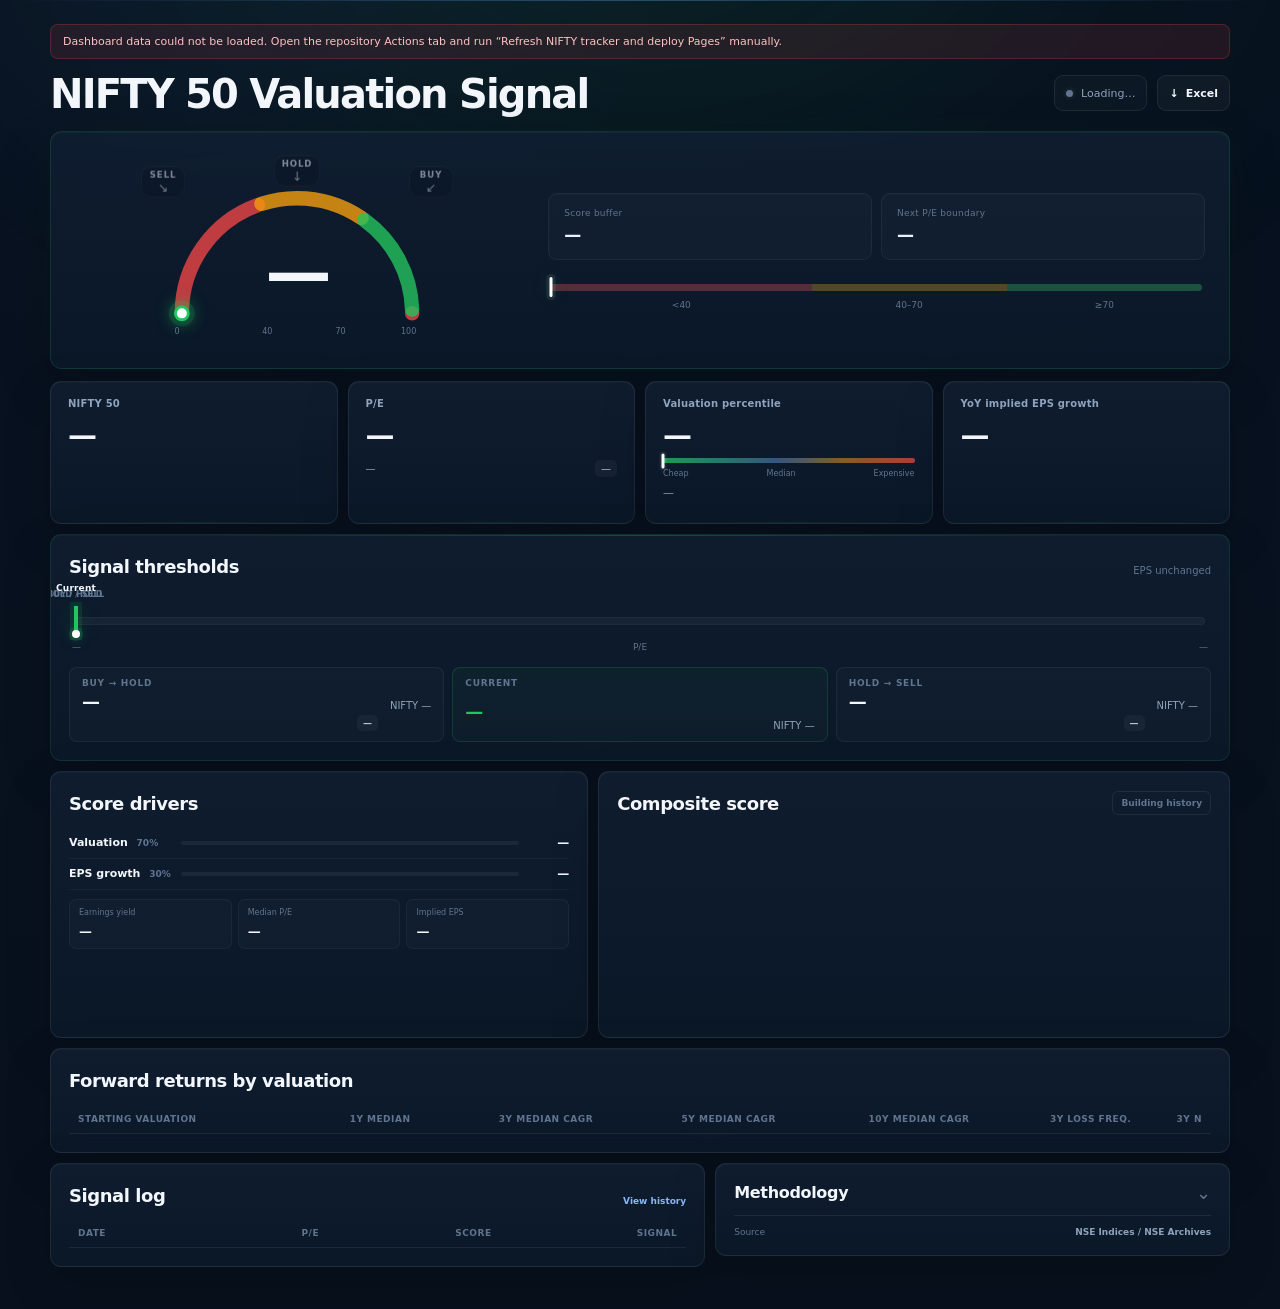
==== index.html @ 168c6413 "Add files via upload" ====
<!doctype html>
<html lang="en">
<head>
  <meta charset="utf-8" />
  <meta name="viewport" content="width=device-width, initial-scale=1" />
  <meta name="theme-color" content="#07111f" />
  <title>NIFTY 50 Valuation Signal</title>
  <meta name="description" content="Regime-adjusted NIFTY 50 valuation and earnings-growth allocation signal." />
  <link rel="stylesheet" href="styles.css" />
</head>
<body>
  <div id="ambientGlow" class="ambient-glow" aria-hidden="true"></div>
  <div id="signalSweep" class="signal-sweep" aria-hidden="true"></div>

  <div id="stickySummary" class="sticky-summary" aria-hidden="true">
    <div class="sticky-inner">
      <strong>NIFTY 50 Valuation Signal</strong>
      <div class="sticky-metrics">
        <span>NIFTY <b id="stickyNifty">—</b></span>
        <span>P/E <b id="stickyPe">—</b></span>
        <span>Score <b id="stickyScore" class="sticky-score">—</b></span>
      </div>
    </div>
  </div>

  <main class="shell">
    <header class="topbar reveal reveal-1">
      <div class="brand-block">
        <h1>NIFTY 50 Valuation Signal</h1>
      </div>
      <div class="top-actions">
        <div id="freshness" class="freshness"><span class="status-dot"></span><span>Loading…</span></div>
        <a class="icon-button" href="downloads/NIFTY_Valuation_Backtest_Live_Tracker.xlsx" aria-label="Download Excel model" title="Download Excel model">
          <span aria-hidden="true">↓</span><span class="icon-button-text">Excel</span>
        </a>
      </div>
    </header>

    <section id="hero" class="hero reveal reveal-2" aria-live="polite">
      <div class="dial-column">
        <div class="score-dial" aria-label="Composite valuation score">
          <svg viewBox="0 0 220 132" role="img" aria-hidden="true">
            <path class="dial-track" d="M30 110 A80 80 0 0 1 190 110" pathLength="100"></path>
            <path class="dial-zone dial-sell" d="M30 110 A80 80 0 0 1 190 110" pathLength="100"></path>
            <path class="dial-zone dial-hold" d="M30 110 A80 80 0 0 1 190 110" pathLength="100"></path>
            <path class="dial-zone dial-buy" d="M30 110 A80 80 0 0 1 190 110" pathLength="100"></path>
            <circle id="dialMarkerHalo" class="dial-marker-halo" cx="30" cy="110" r="9"></circle>
            <circle id="dialMarker" class="dial-marker" cx="30" cy="110" r="4.5"></circle>
          </svg>
          <div class="dial-callouts" aria-hidden="true">
            <div id="calloutSell" class="dial-callout dial-callout-sell"><span class="callout-label">SELL</span><span class="callout-arrow">↘</span></div>
            <div id="calloutHold" class="dial-callout dial-callout-hold"><span class="callout-label">HOLD</span><span class="callout-arrow">↓</span></div>
            <div id="calloutBuy" class="dial-callout dial-callout-buy"><span class="callout-label">BUY</span><span class="callout-arrow">↙</span></div>
          </div>
          <div class="dial-score-wrap">
            <div class="hero-score"><span id="score">—</span><small>/100</small></div>
            <div id="signalText" class="signal-text">Loading…</div>
          </div>
          <div class="dial-scale"><span style="left:1%">0</span><span style="left:38%">40</span><span style="left:68%">70</span><span style="right:1%">100</span></div>
        </div>
      </div>

      <div class="hero-context">
        <div class="hero-context-grid">
          <div class="hero-insight">
            <span>Score buffer</span>
            <strong id="scoreBuffer">—</strong>
          </div>
          <div class="hero-insight">
            <span>Next P/E boundary</span>
            <strong id="nextBoundary">—</strong>
          </div>
        </div>
        <div class="hero-score-strip">
          <div class="score-track" aria-label="Composite model score">
            <div class="zones"><span></span><span></span><span></span></div>
            <div id="scoreFill" class="score-fill"></div>
            <div id="scoreMarker" class="score-marker"></div>
          </div>
          <div class="score-labels"><span>&lt;40</span><span>40–70</span><span>≥70</span></div>
        </div>
      </div>
    </section>

    <section class="metrics grid-4 reveal reveal-3">
      <article class="metric-card metric-card-clean spark-card">
        <div class="metric-label">NIFTY 50</div>
        <div id="nifty" class="metric-value">—</div>
        <div id="sparkNifty" class="sparkline-host" aria-hidden="true"></div>
      </article>
      <article class="metric-card spark-card">
        <div class="metric-label">P/E</div>
        <div id="pe" class="metric-value">—</div>
        <div class="metric-footer"><span id="peVsMedian">—</span><span id="peDelta" class="micro-chip">—</span></div>
        <div id="sparkPe" class="sparkline-host" aria-hidden="true"></div>
      </article>
      <article class="metric-card percentile-card spark-card">
        <div class="metric-label">Valuation percentile</div>
        <div id="percentile" class="metric-value">—</div>
        <div class="percentile-track" aria-label="Valuation percentile from cheapest to most expensive">
          <div class="percentile-gradient"></div>
          <div id="percentileMarker" class="percentile-marker"></div>
        </div>
        <div class="percentile-labels"><span>Cheap</span><span>Median</span><span>Expensive</span></div>
        <div id="quintile" class="metric-sub">—</div>
        <div id="sparkPercentile" class="sparkline-host sparkline-lower" aria-hidden="true"></div>
      </article>
      <article class="metric-card metric-card-clean spark-card">
        <div class="metric-label">YoY implied EPS growth</div>
        <div id="epsGrowth" class="metric-value">—</div>
        <div id="sparkEps" class="sparkline-host" aria-hidden="true"></div>
      </article>
    </section>

    <section id="boundaryCard" class="card boundary-card reveal reveal-4">
      <div class="section-head">
        <h2>Signal thresholds</h2>
        <div class="hint">EPS unchanged</div>
      </div>

      <div id="boundaryStrip" class="boundary-strip" aria-label="P/E thresholds for allocation signal">
        <div class="boundary-zones"><span class="zone-buy"></span><span class="zone-hold"></span><span class="zone-sell"></span></div>
        <div id="buyHoldTick" class="boundary-tick threshold-tick"><span>BUY / HOLD</span></div>
        <div id="holdSellTick" class="boundary-tick threshold-tick"><span>HOLD / SELL</span></div>
        <div id="currentPeTick" class="boundary-tick current-tick"><span>Current</span></div>
      </div>
      <div class="boundary-scale-labels"><span id="boundaryMin">—</span><span>P/E</span><span id="boundaryMax">—</span></div>

      <div class="boundary-summary-grid">
        <div class="boundary-summary-item">
          <span class="boundary-summary-label">BUY → HOLD</span>
          <strong id="buyHoldPe">—</strong>
          <span id="buyHoldNifty">NIFTY —</span>
          <span id="buyHoldMove" class="delta-pill">—</span>
        </div>
        <div class="boundary-summary-item current-boundary-card">
          <span class="boundary-summary-label">CURRENT</span>
          <strong id="currentBoundaryPe">—</strong>
          <span id="currentBoundaryNifty">NIFTY —</span>
        </div>
        <div class="boundary-summary-item">
          <span class="boundary-summary-label">HOLD → SELL</span>
          <strong id="holdSellPe">—</strong>
          <span id="holdSellNifty">NIFTY —</span>
          <span id="holdSellMove" class="delta-pill">—</span>
        </div>
      </div>
    </section>

    <section class="grid-2 analytics-grid reveal reveal-5">
      <article class="card drivers-card">
        <div class="section-head compact-head"><h2>Score drivers</h2></div>
        <div class="driver-row">
          <div class="driver-copy"><span>Valuation <small>70%</small></span></div>
          <div class="driver-bar"><div id="valuationBar" class="driver-fill valuation-fill"></div></div>
          <strong id="valuationScore">—</strong>
        </div>
        <div class="driver-row">
          <div class="driver-copy"><span>EPS growth <small>30%</small></span></div>
          <div class="driver-bar"><div id="growthBar" class="driver-fill growth-fill"></div></div>
          <strong id="growthScore">—</strong>
        </div>
        <div class="mini-grid mini-grid-3">
          <div><span>Earnings yield</span><strong id="earningsYield">—</strong></div>
          <div><span>Median P/E</span><strong id="medianPe">—</strong></div>
          <div><span>Implied EPS</span><strong id="impliedEps">—</strong></div>
        </div>
      </article>

      <article class="card history-card">
        <div class="section-head compact-head">
          <h2>Composite score</h2>
          <div id="scoreHistoryMode" class="history-mode">Building history</div>
        </div>
        <div id="scoreHistoryHost" class="score-history-host" aria-live="polite"></div>
      </article>
    </section>

    <section class="card backtest-card reveal reveal-6">
      <div class="section-head"><h2>Forward returns by valuation</h2></div>
      <div class="table-wrap">
        <table class="backtest-table">
          <thead><tr><th>Starting valuation</th><th>1Y median</th><th>3Y median CAGR</th><th>5Y median CAGR</th><th>10Y median CAGR</th><th>3Y loss freq.</th><th>3Y N</th></tr></thead>
          <tbody id="backtestBody"></tbody>
        </table>
      </div>
    </section>

    <section class="grid-2 bottom-grid reveal reveal-7">
      <article class="card log-card">
        <div class="section-head compact-head"><h2>Signal log</h2><a class="text-link" href="data/history.csv">View history</a></div>
        <div class="table-wrap compact"><table><thead><tr><th>Date</th><th>P/E</th><th>Score</th><th>Signal</th></tr></thead><tbody id="historyBody"></tbody></table></div>
      </article>

      <article class="card methodology-card">
        <details>
          <summary>
            <strong>Methodology</strong>
            <span class="chevron">⌄</span>
          </summary>
          <div class="methodology-content">
            <p><strong>BUY</strong> supports adding long-horizon exposure. <strong>HOLD</strong> is neutral. <strong>SELL</strong> is unfavourable for fresh allocation.</p>
            <p>Score: 70% post-2021 regime-relative valuation + 30% YoY implied EPS growth. Backtest: quarter-end observations with no-lookahead valuation percentiles.</p>
            <p>Signal thresholds hold implied EPS and the earnings-growth score constant. They are model boundaries, not price targets.</p>
            <p>Research model; not personalised investment advice.</p>
          </div>
        </details>
        <div class="source-strip"><span>Source</span><strong>NSE Indices / NSE Archives</strong></div>
      </article>
    </section>
  </main>
  <script src="app.js"></script>
</body>
</html>
---- styles.css ----
:root{
  --bg:#08111f;
  --panel:#0d1929;
  --panel-2:#101e31;
  --panel-3:#13243a;
  --text:#f3f7fc;
  --muted:#8ea3bd;
  --faint:#5f7590;
  --line:rgba(255,255,255,.075);
  --line-strong:rgba(255,255,255,.12);
  --buy:#22c55e;
  --buy-soft:rgba(34,197,94,.12);
  --hold:#f59e0b;
  --hold-soft:rgba(245,158,11,.11);
  --sell:#ef4444;
  --sell-soft:rgba(239,68,68,.11);
  --accent:#60a5fa;
  --accent-soft:rgba(96,165,250,.10);
  --shadow:0 14px 42px rgba(0,0,0,.18);
}
*{box-sizing:border-box}
html{color-scheme:dark}
body{margin:0;background:var(--bg);color:var(--text);font-family:Inter,ui-sans-serif,system-ui,-apple-system,BlinkMacSystemFont,"Segoe UI",sans-serif;-webkit-font-smoothing:antialiased;text-rendering:optimizeLegibility}
body:before{content:"";position:fixed;inset:0 0 auto 0;height:1px;background:linear-gradient(90deg,transparent,rgba(96,165,250,.35),transparent);pointer-events:none}
.shell{width:min(1180px,calc(100% - 56px));margin:0 auto;padding:24px 0 42px}
.topbar{display:flex;align-items:center;justify-content:space-between;gap:20px;margin-bottom:16px}
.brand-block{min-width:0}
h1,h2,p{margin-top:0}
h1{margin:2px 0 0;font-size:clamp(27px,4vw,40px);line-height:1.05;letter-spacing:-.045em;font-weight:820}
h2{margin:3px 0 0;font-size:18px;line-height:1.2;letter-spacing:-.025em;font-weight:760}
.eyebrow{color:#7fa1cc;font-size:10px;line-height:1.2;letter-spacing:.145em;font-weight:800;text-transform:uppercase}
.top-actions{display:flex;align-items:center;gap:10px}
.freshness{display:inline-flex;align-items:center;gap:8px;height:36px;padding:0 11px;border:1px solid var(--line);border-radius:9px;background:rgba(255,255,255,.025);color:var(--muted);font-size:11px;white-space:nowrap}
.status-dot{width:7px;height:7px;border-radius:50%;background:var(--faint);box-shadow:0 0 0 3px rgba(255,255,255,.025)}
.freshness.fresh .status-dot{background:var(--buy);box-shadow:0 0 0 3px var(--buy-soft)}
.freshness.stale .status-dot{background:var(--hold);box-shadow:0 0 0 3px var(--hold-soft)}
.icon-button{display:inline-flex;align-items:center;gap:7px;height:36px;padding:0 11px;border:1px solid var(--line);border-radius:9px;background:rgba(255,255,255,.035);color:var(--text);font-size:11px;font-weight:750;text-decoration:none;transition:.18s ease}
.icon-button:hover{border-color:var(--line-strong);background:rgba(255,255,255,.055)}
.hero{display:grid;grid-template-columns:minmax(0,1.15fr) minmax(320px,.85fr);gap:30px;align-items:end;padding:22px 24px;border:1px solid var(--line);border-radius:12px;background:var(--panel);box-shadow:var(--shadow)}
.hero-status-row{display:flex;align-items:center;gap:10px;margin-bottom:13px}
.hero-kicker{color:var(--muted);font-size:10px;letter-spacing:.14em;font-weight:800}
.signal-pill{display:inline-flex;align-items:center;justify-content:center;min-width:64px;height:25px;padding:0 10px;border-radius:999px;font-size:11px;font-weight:900;letter-spacing:.05em;border:1px solid transparent}
.signal-pill.BUY{color:#9af2b9;background:var(--buy-soft);border-color:rgba(34,197,94,.20)}
.signal-pill.HOLD{color:#ffd879;background:var(--hold-soft);border-color:rgba(245,158,11,.20)}
.signal-pill.SELL{color:#ffadad;background:var(--sell-soft);border-color:rgba(239,68,68,.20)}
.hero-score-row{display:flex;align-items:baseline;gap:24px}
.hero-score{font-size:clamp(44px,7vw,64px);line-height:.95;font-weight:850;letter-spacing:-.055em;font-variant-numeric:tabular-nums}
.hero-score small{font-size:16px;color:var(--faint);font-weight:650;margin-left:4px;letter-spacing:0}
.signal-text{max-width:500px;color:var(--muted);font-size:13px;line-height:1.5}
.score-panel{padding-bottom:3px}
.score-track{position:relative;height:8px;border-radius:999px;background:rgba(255,255,255,.05);overflow:visible}
.zones{position:absolute;inset:0;display:grid;grid-template-columns:40fr 30fr 30fr;overflow:hidden;border-radius:999px}
.zones span:nth-child(1){background:rgba(239,68,68,.28)}
.zones span:nth-child(2){background:rgba(245,158,11,.28)}
.zones span:nth-child(3){background:rgba(34,197,94,.28)}
.score-fill{position:absolute;inset:0 auto 0 0;width:0;border-radius:999px;background:rgba(243,247,252,.52);transition:width .45s ease}
.score-marker{position:absolute;top:50%;width:3px;height:20px;border-radius:4px;background:#fff;box-shadow:0 0 0 3px rgba(255,255,255,.08);transform:translate(-1.5px,-50%)}
.score-labels{display:grid;grid-template-columns:40fr 30fr 30fr;margin-top:9px;color:var(--faint);font-size:9px;text-align:center}
.score-labels b{color:var(--muted);font-weight:750}
.metrics{margin-top:12px}
.grid-4{display:grid;grid-template-columns:repeat(4,1fr);gap:10px}
.metric-card,.card{border:1px solid var(--line);background:var(--panel);border-radius:11px}
.metric-card{min-height:126px;padding:16px 17px}
.metric-label{color:var(--muted);font-size:10px;font-weight:750;letter-spacing:.02em}
.metric-value{margin:12px 0 10px;font-size:29px;line-height:1;font-weight:820;letter-spacing:-.035em;font-variant-numeric:tabular-nums}
.metric-sub{margin-top:8px;color:var(--muted);font-size:11px}
.metric-footer{display:flex;align-items:center;justify-content:space-between;gap:8px;color:var(--muted);font-size:10px}
.micro-chip{display:inline-flex;align-items:center;padding:3px 6px;border-radius:5px;background:rgba(255,255,255,.04);color:#aebfd3;white-space:nowrap}
.micro-chip.positive{color:#91e9ad;background:var(--buy-soft)}
.micro-chip.negative{color:#ffaaaa;background:var(--sell-soft)}
.percentile-card .metric-value{margin-bottom:8px}
.percentile-track{position:relative;height:5px;margin:3px 0 6px;border-radius:999px;background:rgba(255,255,255,.05)}
.percentile-gradient{position:absolute;inset:0;border-radius:999px;background:linear-gradient(90deg,rgba(34,197,94,.72),rgba(96,165,250,.38) 45%,rgba(245,158,11,.48) 72%,rgba(239,68,68,.72))}
.percentile-marker{position:absolute;top:50%;left:0;width:3px;height:15px;border-radius:3px;background:#fff;transform:translate(-1.5px,-50%);box-shadow:0 0 0 2px rgba(255,255,255,.08)}
.percentile-labels{display:flex;justify-content:space-between;color:var(--faint);font-size:8px}
.card{padding:18px}
.section-head{display:flex;align-items:flex-end;justify-content:space-between;gap:18px;margin-bottom:16px}
.compact-head{margin-bottom:14px}
.hint{color:var(--faint);font-size:10px;line-height:1.4;text-align:right}
.boundary-card{margin-top:10px}
.boundary-strip{position:relative;height:28px;margin:23px 6px 3px}
.boundary-zones{position:absolute;inset:9px 0 auto 0;height:7px;display:flex;overflow:hidden;border-radius:999px;background:rgba(255,255,255,.04)}
.boundary-zones span{height:100%}
.zone-buy{background:rgba(34,197,94,.42)}
.zone-hold{background:rgba(245,158,11,.42)}
.zone-sell{background:rgba(239,68,68,.42)}
.boundary-tick{position:absolute;top:2px;width:2px;height:22px;background:rgba(255,255,255,.68);transform:translateX(-1px)}
.boundary-tick span{position:absolute;top:-18px;left:50%;transform:translateX(-50%);color:var(--faint);font-size:8px;font-weight:750;white-space:nowrap;letter-spacing:.04em}
.current-tick{width:3px;height:26px;top:0;background:#fff;box-shadow:0 0 0 3px rgba(255,255,255,.07)}
.current-tick span{color:var(--text);font-weight:850}
.boundary-scale-labels{display:flex;justify-content:space-between;padding:0 3px;color:var(--faint);font-size:9px}
.boundary-summary-grid{display:grid;grid-template-columns:1fr 1fr 1fr;gap:8px;margin-top:15px}
.boundary-summary-item{display:grid;grid-template-columns:1fr auto;gap:4px 12px;padding:12px 13px;border:1px solid rgba(255,255,255,.055);border-radius:8px;background:rgba(255,255,255,.02)}
.boundary-summary-label{grid-column:1/-1;color:var(--faint);font-size:9px;font-weight:800;letter-spacing:.08em}
.boundary-summary-item strong{font-size:19px;line-height:1.1;letter-spacing:-.025em;font-variant-numeric:tabular-nums}
.boundary-summary-item>span:not(.boundary-summary-label):not(.delta-pill){color:var(--muted);font-size:10px;align-self:end}
.delta-pill{justify-self:end;align-self:end;padding:3px 6px;border-radius:5px;color:#b9c9da;background:rgba(255,255,255,.04);font-size:9px;font-weight:750;white-space:nowrap}
.signal-delta.BUY{color:#91e9ad;background:var(--buy-soft)}
.signal-delta.HOLD{color:#ffd879;background:var(--hold-soft)}
.signal-delta.SELL{color:#ffaaaa;background:var(--sell-soft)}
.boundary-narrative{margin:13px 0 0;color:var(--muted);font-size:11px;line-height:1.55}
.boundary-card.unavailable .boundary-strip,.boundary-card.unavailable .boundary-summary-grid{opacity:.38}
.grid-2{display:grid;grid-template-columns:1fr 1fr;gap:10px;margin-top:10px}
.analytics-grid{grid-template-columns:.9fr 1.1fr}
.model-weight{display:inline-flex;padding:4px 7px;border:1px solid var(--line);border-radius:6px;color:var(--muted);font-size:9px;font-weight:800}
.driver-row{display:grid;grid-template-columns:110px 1fr 43px;align-items:center;gap:12px;padding:11px 0;border-bottom:1px solid rgba(255,255,255,.045)}
.driver-copy span{display:block;font-size:12px;font-weight:700}
.driver-copy small{display:block;margin-top:2px;color:var(--faint);font-size:9px}
.driver-bar{height:5px;border-radius:999px;background:rgba(255,255,255,.055);overflow:hidden}
.driver-fill{height:100%;width:0;border-radius:inherit;transition:width .45s ease}
.valuation-fill{background:var(--accent)}
.growth-fill{background:#9b8cf2}
.driver-row strong{text-align:right;font-size:13px;font-variant-numeric:tabular-nums}
.mini-grid{display:grid;grid-template-columns:1fr 1fr;gap:7px;margin-top:13px}
.mini-grid div{padding:10px 11px;border:1px solid rgba(255,255,255,.045);border-radius:7px;background:rgba(255,255,255,.018)}
.mini-grid span{display:block;color:var(--faint);font-size:9px;margin-bottom:5px}
.mini-grid strong{font-size:14px;font-variant-numeric:tabular-nums}
.threshold-legend{display:flex;align-items:center;gap:5px;color:var(--faint);font-size:9px}
.dot{width:6px;height:6px;border-radius:50%;display:inline-block}.sell-dot{background:var(--sell)}.buy-dot{background:var(--buy);margin-left:5px}
.chart{min-height:230px;display:flex;align-items:center;justify-content:center}
.chart svg{width:100%;height:230px;overflow:visible}
.backtest-card{margin-top:10px}
.table-wrap{width:100%;overflow-x:auto}
table{width:100%;border-collapse:collapse;min-width:720px}
th{padding:9px 9px;border-bottom:1px solid var(--line);color:var(--faint);font-size:9px;font-weight:750;text-transform:uppercase;letter-spacing:.055em;text-align:right;white-space:nowrap}
th:first-child,td:first-child{text-align:left}
td{padding:9px;text-align:right;border-bottom:1px solid rgba(255,255,255,.04);font-size:11px;white-space:nowrap;font-variant-numeric:tabular-nums}
.backtest-table td.heat{border-radius:4px;background-clip:padding-box}
.backtest-table tr.current{background:rgba(96,165,250,.075)}
.backtest-table tr.current td:first-child{font-weight:800;color:#dcecff}
.current-badge{display:inline-flex;margin-left:7px;padding:2px 5px;border-radius:4px;background:rgba(96,165,250,.11);color:#9ec8ff;font-size:8px;font-weight:800;vertical-align:1px}
.note{margin:12px 0 0;color:var(--faint);font-size:10px;line-height:1.5}
.bottom-grid{align-items:stretch}
.compact table{min-width:100%}
.badge{display:inline-flex;align-items:center;justify-content:center;min-width:48px;padding:4px 7px;border-radius:999px;font-size:9px;font-weight:850;letter-spacing:.03em}
.badge.BUY{color:#91e9ad;background:var(--buy-soft)}.badge.HOLD{color:#ffd879;background:var(--hold-soft)}.badge.SELL{color:#ffaaaa;background:var(--sell-soft)}
.methodology-card{display:flex;flex-direction:column;justify-content:space-between}
details summary{display:flex;align-items:center;justify-content:space-between;gap:14px;cursor:pointer;list-style:none}
details summary::-webkit-details-marker{display:none}
details summary strong{display:block;margin-top:5px;font-size:16px;letter-spacing:-.02em}
.chevron{color:var(--faint);font-size:18px;transition:transform .18s ease}
details[open] .chevron{transform:rotate(180deg)}
.methodology-content{padding-top:13px}
.methodology-content p{margin:0 0 9px;color:var(--muted);font-size:11px;line-height:1.6}
.source-strip{display:flex;justify-content:space-between;gap:12px;margin-top:15px;padding-top:11px;border-top:1px solid var(--line);color:var(--faint);font-size:9px}.source-strip strong{color:var(--muted);font-weight:700}
footer{display:flex;justify-content:space-between;gap:20px;padding:15px 2px 0;color:#617791;font-size:9px}
.error{margin-bottom:12px;padding:10px 12px;border:1px solid rgba(239,68,68,.25);border-radius:8px;background:var(--sell-soft);color:#ffc2c2;font-size:11px}
@media(max-width:900px){.hero{grid-template-columns:1fr;gap:19px}.analytics-grid{grid-template-columns:1fr}.grid-4{grid-template-columns:1fr 1fr}.hero-score-row{align-items:flex-start}.score-panel{padding-bottom:0}}
@media(max-width:620px){.shell{width:min(100% - 22px,1180px);padding-top:15px}.topbar{align-items:flex-start}.top-actions{gap:6px}.freshness{height:32px;padding:0 8px}.icon-button{height:32px;padding:0 9px}.icon-button-text{display:none}.hero{padding:17px;border-radius:10px}.hero-score-row{display:block}.signal-text{margin-top:9px}.grid-4{gap:7px}.metric-card{min-height:116px;padding:14px}.metric-value{font-size:24px}.card{padding:14px}.section-head{align-items:flex-start}.hint{text-align:left}.boundary-summary-grid{grid-template-columns:1fr}.boundary-summary-item{grid-template-columns:1fr auto}.grid-2{grid-template-columns:1fr}.driver-row{grid-template-columns:92px 1fr 38px;gap:9px}.mini-grid{grid-template-columns:1fr 1fr}footer{flex-direction:column;gap:4px}.boundary-tick span{font-size:7px}.boundary-strip{margin-left:2px;margin-right:2px}}
@media(max-width:410px){.grid-4{grid-template-columns:1fr}.metric-card{min-height:auto}.freshness span:last-child{max-width:145px;overflow:hidden;text-overflow:ellipsis}.percentile-card{min-height:125px}}

/* Minimal-text refinement */
.metric-card-clean{display:flex;flex-direction:column;justify-content:flex-start}
.metric-card-clean .metric-value{margin-bottom:0}
.driver-copy span small{display:inline;margin-left:5px;color:var(--faint);font-size:9px;font-weight:650}
.mini-grid-3{grid-template-columns:repeat(3,1fr)}
.methodology-card details summary strong{margin-top:0;font-size:16px;letter-spacing:-.02em}
.boundary-card .section-head,.backtest-card .section-head,.log-card .section-head,.drivers-card .section-head{margin-bottom:13px}
@media(max-width:620px){.mini-grid-3{grid-template-columns:1fr 1fr 1fr}}
@media(max-width:460px){.mini-grid-3{grid-template-columns:1fr}.metric-card-clean{min-height:98px}}

/* Final polish */
.hero{padding:17px 22px;gap:22px;align-items:center}
.hero-status-row{margin-bottom:9px}
.hero-score-row{gap:18px;align-items:center}
.hero-score{font-size:clamp(42px,6vw,57px)}
.signal-text{font-size:12px;line-height:1.42}
.score-panel{padding-bottom:0}

.boundary-card{border-color:rgba(96,165,250,.13)}
.boundary-strip{height:34px;margin-top:27px}
.boundary-zones{top:12px;height:8px}
.boundary-tick{top:5px;height:22px}
.current-tick{top:1px;width:4px;height:30px;box-shadow:0 0 0 4px rgba(255,255,255,.07),0 0 16px rgba(255,255,255,.10)}
.current-tick:after{content:"";position:absolute;left:50%;bottom:-2px;width:8px;height:8px;border-radius:50%;background:#fff;transform:translateX(-50%);box-shadow:0 0 0 3px rgba(255,255,255,.08)}
.current-tick span{top:-23px;font-size:9px;letter-spacing:.02em}
.current-tick span b{margin-left:3px;font-size:10px;color:#fff}
.threshold-tick span{top:-20px}
.boundary-summary-item{padding:10px 12px}
.boundary-summary-item strong{font-size:18px}

.analytics-grid{grid-template-columns:.92fr 1.08fr;align-items:stretch}
.drivers-card,.history-card{min-height:250px}
.driver-row{grid-template-columns:102px 1fr 40px;gap:10px;padding:8px 0}
.driver-copy span{font-size:11px}
.driver-bar{height:4px}
.driver-row strong{font-size:12px}
.mini-grid{margin-top:9px;gap:6px}
.mini-grid div{padding:8px 9px}
.mini-grid span{font-size:8px;margin-bottom:4px}
.mini-grid strong{font-size:13px}

.history-mode{display:inline-flex;align-items:center;height:24px;padding:0 8px;border-radius:6px;border:1px solid var(--line);font-size:9px;font-weight:750;color:var(--faint);white-space:nowrap}
.history-mode.ready{color:#a9cfff;background:rgba(96,165,250,.06);border-color:rgba(96,165,250,.14)}
.history-mode.building{color:#aebfd3;background:rgba(255,255,255,.025)}
.score-history-host{min-height:190px}
.score-summary{height:100%;display:flex;flex-direction:column;justify-content:space-between;padding:2px 1px 0}
.score-summary-top{display:flex;align-items:flex-start;justify-content:space-between;gap:18px}
.summary-score{font-size:40px;line-height:.95;font-weight:850;letter-spacing:-.045em;font-variant-numeric:tabular-nums}
.summary-score span{font-size:12px;color:var(--faint);font-weight:650;letter-spacing:0;margin-left:4px}
.summary-signal{display:inline-flex;margin-top:8px;padding:4px 8px;border-radius:999px;font-size:9px;font-weight:850;letter-spacing:.04em}
.summary-signal.BUY{color:#91e9ad;background:var(--buy-soft)}
.summary-signal.HOLD{color:#ffd879;background:var(--hold-soft)}
.summary-signal.SELL{color:#ffaaaa;background:var(--sell-soft)}
.summary-progress-copy{max-width:190px;color:var(--faint);font-size:9px;line-height:1.45;text-align:right}
.summary-stat-grid{display:grid;grid-template-columns:repeat(3,1fr);gap:7px;margin:12px 0}
.summary-stat{padding:9px 10px;border:1px solid rgba(255,255,255,.045);border-radius:7px;background:rgba(255,255,255,.018)}
.summary-stat span{display:block;color:var(--faint);font-size:8px;margin-bottom:5px}
.summary-stat strong{font-size:14px;font-variant-numeric:tabular-nums}
.summary-score-track{position:relative;height:7px;border-radius:999px;background:rgba(255,255,255,.05);overflow:visible}
.summary-zones{position:absolute;inset:0;display:grid;grid-template-columns:40fr 30fr 30fr;overflow:hidden;border-radius:999px}
.summary-zones span:nth-child(1){background:rgba(239,68,68,.25)}
.summary-zones span:nth-child(2){background:rgba(245,158,11,.25)}
.summary-zones span:nth-child(3){background:rgba(34,197,94,.25)}
.summary-fill{position:absolute;inset:0 auto 0 0;border-radius:999px;background:rgba(243,247,252,.50)}
.summary-marker{position:absolute;top:50%;width:3px;height:17px;border-radius:3px;background:#fff;transform:translate(-1.5px,-50%);box-shadow:0 0 0 3px rgba(255,255,255,.07)}
.summary-score-labels{display:grid;grid-template-columns:40fr 30fr 30fr;margin-top:7px;color:var(--faint);font-size:8px;text-align:center}
.empty-history{display:flex;min-height:180px;align-items:center;justify-content:center;color:var(--faint);font-size:10px;text-align:center}
.chart{min-height:205px}
.chart svg{height:205px}

.backtest-table tbody tr:not(.current){opacity:.78;transition:opacity .15s ease}
.backtest-table tbody tr:not(.current):hover{opacity:1}
.backtest-table tr.current{background:rgba(96,165,250,.09);box-shadow:inset 3px 0 0 rgba(96,165,250,.65)}
.backtest-table tr.current td{font-weight:800;color:#eef6ff}
.backtest-table tr.current td:first-child{color:#fff}
.current-badge{background:rgba(96,165,250,.16);color:#b9d8ff}

.bottom-grid{grid-template-columns:1.12fr .88fr;align-items:start}
.log-card,.methodology-card{min-height:0}
.text-link{color:#88b8f6;font-size:9px;font-weight:750;text-decoration:none}
.text-link:hover{color:#b6d5ff;text-decoration:underline}
.methodology-card{justify-content:flex-start}
.source-strip{margin-top:12px}

@media(max-width:900px){
  .hero{padding:16px 18px}
  .analytics-grid{grid-template-columns:1fr}
  .drivers-card,.history-card{min-height:0}
  .bottom-grid{grid-template-columns:1fr}
}
@media(max-width:620px){
  .hero{padding:15px}
  .summary-stat-grid{grid-template-columns:1fr 1fr 1fr}
  .summary-progress-copy{max-width:150px}
  .boundary-strip{margin-top:31px}
  .current-tick span{font-size:8px}
}
@media(max-width:460px){
  .summary-score-top{gap:10px}
  .summary-progress-copy{max-width:125px}
  .summary-stat-grid{grid-template-columns:1fr}
  .score-history-host{min-height:260px}
}

/* Signal-coloured score: BUY green, HOLD amber, SELL red */
.signal-score{transition:color .2s ease,text-shadow .2s ease}
.signal-score.BUY{color:var(--buy);text-shadow:0 0 24px rgba(34,197,94,.10)}
.signal-score.HOLD{color:var(--hold);text-shadow:0 0 24px rgba(245,158,11,.10)}
.signal-score.SELL{color:var(--sell);text-shadow:0 0 24px rgba(239,68,68,.10)}
.summary-score.BUY{color:var(--buy)}
.summary-score.HOLD{color:var(--hold)}
.summary-score.SELL{color:var(--sell)}
.summary-score span{color:var(--faint)}

/* Signal is conveyed by score colour; hide duplicate text label in hero. */
.signal-pill-hidden{display:none!important}

/* =========================================================
   Premium terminal / WOW refinement
   ========================================================= */
body{
  --signal-color:var(--buy);
  --signal-rgb:34,197,94;
  background:
    radial-gradient(circle at 16% -8%, rgba(96,165,250,.055), transparent 30rem),
    linear-gradient(180deg,#07111f 0%,var(--bg) 34%,#07101c 100%);
}
body[data-signal="buy"]{--signal-color:var(--buy);--signal-rgb:34,197,94}
body[data-signal="hold"]{--signal-color:var(--hold);--signal-rgb:245,158,11}
body[data-signal="sell"]{--signal-color:var(--sell);--signal-rgb:239,68,68}

.ambient-glow{position:fixed;z-index:-2;inset:-15vh -15vw auto -15vw;height:64vh;pointer-events:none;background:radial-gradient(ellipse at 50% 0%,rgba(var(--signal-rgb),.11),rgba(var(--signal-rgb),.025) 42%,transparent 72%);filter:blur(8px);transition:background 1s ease}
body:after{content:"";position:fixed;z-index:-3;inset:0;pointer-events:none;background-image:linear-gradient(rgba(255,255,255,.012) 1px,transparent 1px),linear-gradient(90deg,rgba(255,255,255,.012) 1px,transparent 1px);background-size:42px 42px;mask-image:linear-gradient(to bottom,rgba(0,0,0,.34),transparent 72%)}
.signal-sweep{position:fixed;z-index:50;inset:0;pointer-events:none;opacity:0;background:linear-gradient(110deg,transparent 25%,rgba(var(--signal-rgb),.13) 47%,rgba(255,255,255,.07) 50%,rgba(var(--signal-rgb),.10) 53%,transparent 76%);transform:translateX(-110%)}
body.signal-shift .signal-sweep{animation:signalSweep 1.15s cubic-bezier(.22,.8,.3,1)}
@keyframes signalSweep{0%{opacity:0;transform:translateX(-110%)}18%{opacity:1}100%{opacity:0;transform:translateX(110%)}}

.card,.metric-card,.hero{background:linear-gradient(180deg,rgba(16,30,49,.91),rgba(11,24,40,.94));border-color:rgba(255,255,255,.075);box-shadow:inset 0 1px 0 rgba(255,255,255,.025),0 16px 48px rgba(0,0,0,.17);backdrop-filter:blur(14px)}
.card,.metric-card{transition:transform .22s ease,border-color .22s ease,box-shadow .22s ease}
@media(hover:hover){.metric-card:hover,.card:hover{transform:translateY(-2px);border-color:rgba(255,255,255,.115);box-shadow:inset 0 1px 0 rgba(255,255,255,.035),0 19px 54px rgba(0,0,0,.20)}}

.sticky-summary{position:fixed;z-index:40;top:0;left:0;right:0;transform:translateY(-115%);opacity:0;border-bottom:1px solid rgba(255,255,255,.08);background:rgba(6,15,27,.84);backdrop-filter:blur(20px) saturate(130%);transition:transform .25s ease,opacity .25s ease;box-shadow:0 10px 28px rgba(0,0,0,.20)}
.sticky-summary.visible{transform:translateY(0);opacity:1}
.sticky-inner{width:min(1180px,calc(100% - 32px));height:48px;margin:0 auto;display:flex;align-items:center;justify-content:space-between;gap:24px}
.sticky-inner>strong{font-size:12px;letter-spacing:-.015em}
.sticky-metrics{display:flex;gap:20px;color:var(--faint);font-size:9px;letter-spacing:.02em}
.sticky-metrics span{white-space:nowrap}.sticky-metrics b{margin-left:5px;color:var(--text);font-size:11px;font-variant-numeric:tabular-nums}.sticky-score.BUY{color:var(--buy)!important}.sticky-score.HOLD{color:var(--hold)!important}.sticky-score.SELL{color:var(--sell)!important}

/* Hero: radial score dial + concise live context */
.hero{grid-template-columns:minmax(330px,.8fr) minmax(0,1.2fr);min-height:238px;align-items:center;padding:20px 24px;border-color:rgba(var(--signal-rgb),.16);box-shadow:inset 0 1px 0 rgba(255,255,255,.035),0 18px 55px rgba(0,0,0,.19),0 0 48px rgba(var(--signal-rgb),.035)}
.dial-column{display:flex;align-items:center;justify-content:center;min-width:0}
.score-dial{position:relative;width:min(100%,330px);height:190px}
.score-dial svg{position:absolute;inset:0;width:100%;height:100%;overflow:visible}
.dial-track,.dial-zone{fill:none;stroke-linecap:round;stroke-width:10}
.dial-track{stroke:rgba(255,255,255,.045)}
.dial-zone{opacity:.78}
.dial-sell{stroke:var(--sell);stroke-dasharray:39 61;stroke-dashoffset:0}
.dial-hold{stroke:var(--hold);stroke-dasharray:29 71;stroke-dashoffset:-40}
.dial-buy{stroke:var(--buy);stroke-dasharray:29 71;stroke-dashoffset:-70}
.dial-marker-halo{fill:rgba(var(--signal-rgb),.16);filter:drop-shadow(0 0 9px rgba(var(--signal-rgb),.45));transition:cx .65s cubic-bezier(.2,.8,.2,1),cy .65s cubic-bezier(.2,.8,.2,1),fill .3s ease}
.dial-marker{fill:#fff;stroke:var(--signal-color);stroke-width:2;filter:drop-shadow(0 0 6px rgba(var(--signal-rgb),.75));transition:cx .65s cubic-bezier(.2,.8,.2,1),cy .65s cubic-bezier(.2,.8,.2,1),stroke .3s ease}
.dial-score-wrap{position:absolute;left:50%;top:91px;width:72%;transform:translate(-50%,-50%);text-align:center}
.hero-score{font-size:clamp(48px,6vw,66px);line-height:.90;font-weight:870;letter-spacing:-.06em;font-variant-numeric:tabular-nums}
.hero-score small{font-size:13px;margin-left:3px;color:var(--faint);font-weight:650;letter-spacing:0}
.signal-score{transition:color .35s ease,text-shadow .35s ease}.signal-score.BUY{color:var(--buy);text-shadow:0 0 28px rgba(34,197,94,.15)}.signal-score.HOLD{color:var(--hold);text-shadow:0 0 28px rgba(245,158,11,.15)}.signal-score.SELL{color:var(--sell);text-shadow:0 0 28px rgba(239,68,68,.15)}
.signal-text{margin-top:9px;max-width:none;color:#a7b9cc;font-size:11px;line-height:1.4}
.dial-scale{position:absolute;left:13%;right:13%;bottom:1px;height:17px;color:var(--faint);font-size:8px;font-variant-numeric:tabular-nums}
.dial-scale span{position:absolute;transform:translateX(-50%)}.dial-scale span:last-child{transform:none}
.hero-context{display:flex;flex-direction:column;gap:20px;padding:7px 0 5px 8px}
.hero-context-grid{display:grid;grid-template-columns:1fr 1fr;gap:9px}
.hero-insight{padding:14px 15px;border:1px solid rgba(255,255,255,.055);border-radius:9px;background:rgba(255,255,255,.018);box-shadow:inset 0 1px 0 rgba(255,255,255,.018)}
.hero-insight span{display:block;margin-bottom:7px;color:var(--faint);font-size:9px;letter-spacing:.03em}.hero-insight strong{display:block;color:#e9f3ff;font-size:17px;letter-spacing:-.025em;font-variant-numeric:tabular-nums}
.hero-score-strip{padding:4px 3px 0}.score-track{height:7px}.score-fill{background:linear-gradient(90deg,rgba(255,255,255,.24),rgba(255,255,255,.63));transition:width .65s cubic-bezier(.2,.8,.2,1)}.score-marker{box-shadow:0 0 0 3px rgba(255,255,255,.075),0 0 14px rgba(var(--signal-rgb),.34)}

/* KPI cards with mini market sparklines */
.metric-card{position:relative;overflow:hidden;min-height:143px;padding-bottom:42px}
.metric-card:after{content:"";position:absolute;left:0;right:0;bottom:0;height:1px;background:linear-gradient(90deg,transparent,rgba(var(--signal-rgb),.19),transparent);opacity:.55}
.metric-card .metric-value{position:relative;z-index:2}
.sparkline-host{position:absolute;left:12px;right:12px;bottom:7px;height:30px;opacity:.72;pointer-events:none}
.sparkline-host svg{width:100%;height:100%;overflow:visible}.spark-path{fill:none;stroke:rgba(110,179,255,.84);stroke-width:1.5;vector-effect:non-scaling-stroke}.spark-area{fill:rgba(96,165,250,.055)}.spark-dot{fill:#b7d8ff;filter:drop-shadow(0 0 4px rgba(96,165,250,.5))}
.sparkline-lower{opacity:.52}
.spark-card:not(.sparkline-ready){padding-bottom:18px}
.spark-card:not(.sparkline-ready) .sparkline-host{display:none}
.percentile-card{padding-bottom:42px}
.percentile-card:not(.sparkline-ready){padding-bottom:18px}

/* Valuation thermometer */
.boundary-card{position:relative;overflow:hidden;border-color:rgba(var(--signal-rgb),.13)}
.boundary-card:before{content:"";position:absolute;inset:0 auto auto 13%;width:74%;height:1px;background:linear-gradient(90deg,transparent,rgba(var(--signal-rgb),.25),transparent)}
.boundary-zones{box-shadow:inset 0 0 0 1px rgba(255,255,255,.035)}
.current-tick{background:var(--signal-color);box-shadow:0 0 0 4px rgba(var(--signal-rgb),.11),0 0 22px rgba(var(--signal-rgb),.32)}
.current-tick:after{background:#fff;box-shadow:0 0 0 3px rgba(var(--signal-rgb),.17),0 0 12px rgba(var(--signal-rgb),.34)}
.current-boundary-card{border-color:rgba(var(--signal-rgb),.18);background:linear-gradient(180deg,rgba(var(--signal-rgb),.055),rgba(255,255,255,.018))}
.current-boundary-card strong{color:var(--signal-color)}

/* Stronger heatmap / current valuation spotlight */
.backtest-table tbody tr{transition:opacity .18s ease,background .18s ease}
.backtest-table tr.current{background:linear-gradient(90deg,rgba(var(--signal-rgb),.13),rgba(96,165,250,.055));box-shadow:inset 3px 0 0 var(--signal-color),inset 0 1px 0 rgba(255,255,255,.025),inset 0 -1px 0 rgba(255,255,255,.025)}
.current-badge{background:rgba(var(--signal-rgb),.12);color:var(--signal-color);border:1px solid rgba(var(--signal-rgb),.16)}
.log-score.BUY{color:var(--buy);font-weight:800}.log-score.HOLD{color:var(--hold);font-weight:800}.log-score.SELL{color:var(--sell);font-weight:800}

/* Subtle staged entrance */
.reveal{opacity:0;transform:translateY(8px);animation:revealIn .46s cubic-bezier(.2,.8,.2,1) forwards}.reveal-1{animation-delay:.03s}.reveal-2{animation-delay:.08s}.reveal-3{animation-delay:.13s}.reveal-4{animation-delay:.18s}.reveal-5{animation-delay:.23s}.reveal-6{animation-delay:.28s}.reveal-7{animation-delay:.33s}
@keyframes revealIn{to{opacity:1;transform:translateY(0)}}

/* Signal-coloured compact score remains purely numeric */
.summary-score.BUY{color:var(--buy)}.summary-score.HOLD{color:var(--hold)}.summary-score.SELL{color:var(--sell)}
.summary-marker{box-shadow:0 0 0 3px rgba(255,255,255,.07),0 0 12px rgba(var(--signal-rgb),.22)}

@media(max-width:900px){
  .hero{grid-template-columns:1fr;gap:5px;min-height:0;padding:16px 18px 19px}.score-dial{height:178px;max-width:310px}.hero-context{padding:0}.hero-context-grid{max-width:620px;width:100%;margin:0 auto}.hero-score-strip{max-width:620px;width:100%;margin:0 auto}.dial-score-wrap{top:85px}
}
@media(max-width:620px){
  .sticky-inner{width:calc(100% - 20px);height:44px}.sticky-inner>strong{display:none}.sticky-metrics{width:100%;justify-content:space-between;gap:8px}
  .hero{padding:13px 14px 16px}.score-dial{height:163px}.dial-score-wrap{top:77px}.hero-score{font-size:49px}.hero-context-grid{grid-template-columns:1fr 1fr;gap:6px}.hero-insight{padding:10px 11px}.hero-insight strong{font-size:14px}.metric-card{min-height:135px}.sparkline-host{bottom:6px}
}
@media(max-width:420px){
  .hero-context-grid{grid-template-columns:1fr}.score-dial{height:155px}.dial-score-wrap{top:74px}.hero-score{font-size:46px}.dial-scale{left:10%;right:10%}
}
@media(prefers-reduced-motion:reduce){.reveal{opacity:1;transform:none;animation:none}.signal-sweep{display:none}.score-fill,.dial-marker,.dial-marker-halo,.sticky-summary,.card,.metric-card{transition:none!important}}

/* =========================================================
   Dial score centering fix
   Keep the large numeric score itself on the exact centreline.
   The /100 suffix is positioned outside that centred number so
   it does not pull the score visually to the left on mobile.
   ========================================================= */
.dial-score-wrap{
  display:flex;
  flex-direction:column;
  align-items:center;
  justify-content:center;
  text-align:center;
}
.dial-score-wrap .hero-score{
  position:relative;
  display:block;
  width:max-content;
  margin:0 auto;
  text-align:center;
}
.dial-score-wrap .hero-score > #score{
  display:block;
  text-align:center;
}
.dial-score-wrap .hero-score > small{
  position:absolute;
  left:100%;
  bottom:.10em;
  margin-left:6px;
  white-space:nowrap;
}
.dial-score-wrap .signal-text{
  width:100%;
  text-align:center;
}

@media(max-width:620px){
  .dial-score-wrap{
    width:84%;
  }
  .dial-score-wrap .hero-score > small{
    margin-left:5px;
    bottom:.09em;
  }
}

/* =========================================================
   FINAL DIAL ALIGNMENT FIX
   The large numeric score is centred exactly on the gauge's
   geometric centre. The /100 denominator is centred beneath
   the number, so it cannot pull the score visually sideways.
   ========================================================= */
.score-dial .dial-score-wrap{
  position:absolute;
  left:50%;
  top:94px;
  width:auto;
  min-width:170px;
  transform:translate(-50%,-50%);
  display:flex;
  flex-direction:column;
  align-items:center;
  justify-content:center;
  text-align:center;
  pointer-events:none;
}

.score-dial .dial-score-wrap .hero-score{
  position:relative;
  display:block;
  width:auto;
  margin:0;
  padding:0;
  line-height:.84;
  text-align:center;
}

.score-dial .dial-score-wrap .hero-score > #score{
  display:block;
  width:auto;
  margin:0;
  padding:0;
  text-align:center;
}

.score-dial .dial-score-wrap .hero-score > small{
  position:absolute;
  top:calc(100% + 7px);
  left:50%;
  bottom:auto;
  transform:translateX(-50%);
  margin:0;
  padding:0;
  font-size:9px;
  line-height:1;
  letter-spacing:.05em;
  color:var(--faint);
  white-space:nowrap;
  text-align:center;
}

/* The score colour already communicates the state; removing the
   sentence keeps the dial visually balanced and uncluttered. */
.score-dial .dial-score-wrap .signal-text{
  display:none;
}

@media(max-width:900px){
  .score-dial .dial-score-wrap{
    top:87px;
  }
}

@media(max-width:620px){
  .score-dial .dial-score-wrap{
    top:80px;
    width:auto;
    min-width:150px;
  }
  .score-dial .dial-score-wrap .hero-score > small{
    top:calc(100% + 6px);
    font-size:9px;
  }
}

@media(max-width:420px){
  .score-dial .dial-score-wrap{
    top:76px;
  }
}


/* =========================================================
   FINAL SCORE-DIAL BALANCE
   Main dial is intentionally just the numeric score.
   The number sits slightly below the geometric midpoint of the
   semicircle for better optical balance with the heavy top arc.
   ========================================================= */
.score-dial .dial-score-wrap{
  left:50%;
  top:104px;
  width:auto;
  min-width:0;
  transform:translate(-50%,-50%);
  display:flex;
  align-items:center;
  justify-content:center;
  text-align:center;
}

.score-dial .dial-score-wrap .hero-score{
  position:static;
  display:block;
  width:auto;
  margin:0;
  padding:0;
  line-height:.88;
  text-align:center;
}

.score-dial .dial-score-wrap .hero-score > #score{
  display:block;
  margin:0;
  padding:0;
  text-align:center;
}

/* /100 has been removed from the HTML; hide defensively in case an
   older cached page is briefly paired with this stylesheet. */
.score-dial .dial-score-wrap .hero-score > small{
  display:none !important;
}

.score-dial .dial-score-wrap .signal-text{
  display:none;
}

@media(max-width:900px){
  .score-dial .dial-score-wrap{top:96px;}
}

@media(max-width:620px){
  .score-dial .dial-score-wrap{
    top:90px;
    width:auto;
    min-width:0;
  }
}

@media(max-width:420px){
  .score-dial .dial-score-wrap{top:86px;}
}


/* =========================================================
   SCORE ALIGNMENT — FINAL
   Optically center the main score lower inside the semicircle.
   62% tracks the dial height across desktop and mobile layouts.
   ========================================================= */
.score-dial .dial-score-wrap{
  left:50% !important;
  top:62% !important;
  transform:translate(-50%,-50%) !important;
  width:auto !important;
  min-width:0 !important;
  display:flex !important;
  align-items:center !important;
  justify-content:center !important;
  text-align:center !important;
}

.score-dial .dial-score-wrap .hero-score{
  position:static !important;
  display:block !important;
  width:auto !important;
  margin:0 !important;
  padding:0 !important;
  line-height:.88 !important;
  text-align:center !important;
}

.score-dial .dial-score-wrap .hero-score > #score{
  display:block !important;
  margin:0 !important;
  padding:0 !important;
  text-align:center !important;
}

/* Keep the main dial and compact composite score purely numeric. */
.score-dial .dial-score-wrap .hero-score > small,
.summary-score > span{
  display:none !important;
}

.score-dial .dial-score-wrap .signal-text{
  display:none !important;
}

/* =========================================================
   Arc signal callouts above the dial
   Shows SELL / HOLD / BUY over the matching arc segments and
   highlights the currently active model signal.
   ========================================================= */
.dial-callouts{
  position:absolute;
  inset:0;
  pointer-events:none;
  z-index:2;
}
.dial-callout{
  position:absolute;
  display:flex;
  flex-direction:column;
  align-items:center;
  gap:2px;
  min-width:46px;
  padding:4px 7px 3px;
  border-radius:10px;
  border:1px solid rgba(255,255,255,.07);
  background:rgba(7,17,31,.44);
  box-shadow:inset 0 1px 0 rgba(255,255,255,.04);
  backdrop-filter:blur(8px);
  -webkit-backdrop-filter:blur(8px);
  opacity:.58;
  transform:translateY(0) scale(.96);
  transition:opacity .25s ease, transform .25s ease, box-shadow .25s ease, border-color .25s ease, background .25s ease;
}
.dial-callout .callout-label{
  font-size:9px;
  line-height:1;
  font-weight:800;
  letter-spacing:.10em;
  color:#cfdded;
}
.dial-callout .callout-arrow{
  font-size:13px;
  line-height:1;
  color:rgba(255,255,255,.72);
}
.dial-callout-sell{left:8px;top:10px}
.dial-callout-hold{left:50%;top:-1px;transform:translateX(-50%) scale(.96)}
.dial-callout-buy{right:8px;top:10px}
.dial-callout.active{
  opacity:1;
  transform:translateY(-2px) scale(1.02);
}
.dial-callout-hold.active{transform:translateX(-50%) translateY(-2px) scale(1.02)}
.dial-callout-sell.active{
  background:rgba(239,68,68,.16);
  border-color:rgba(239,68,68,.34);
  box-shadow:0 10px 22px rgba(239,68,68,.12), 0 0 24px rgba(239,68,68,.12), inset 0 1px 0 rgba(255,255,255,.06);
}
.dial-callout-hold.active{
  background:rgba(245,158,11,.16);
  border-color:rgba(245,158,11,.34);
  box-shadow:0 10px 22px rgba(245,158,11,.12), 0 0 24px rgba(245,158,11,.12), inset 0 1px 0 rgba(255,255,255,.06);
}
.dial-callout-buy.active{
  background:rgba(34,197,94,.16);
  border-color:rgba(34,197,94,.34);
  box-shadow:0 10px 22px rgba(34,197,94,.12), 0 0 24px rgba(34,197,94,.12), inset 0 1px 0 rgba(255,255,255,.06);
}
.dial-callout.active .callout-label,
.dial-callout.active .callout-arrow{
  color:#f6fbff;
}

@media(max-width:620px){
  .dial-callout{min-width:42px;padding:3px 6px 3px;border-radius:9px}
  .dial-callout .callout-label{font-size:8px}
  .dial-callout .callout-arrow{font-size:12px}
  .dial-callout-sell{left:3px;top:9px}
  .dial-callout-buy{right:3px;top:9px}
  .dial-callout-hold{top:-2px}
}
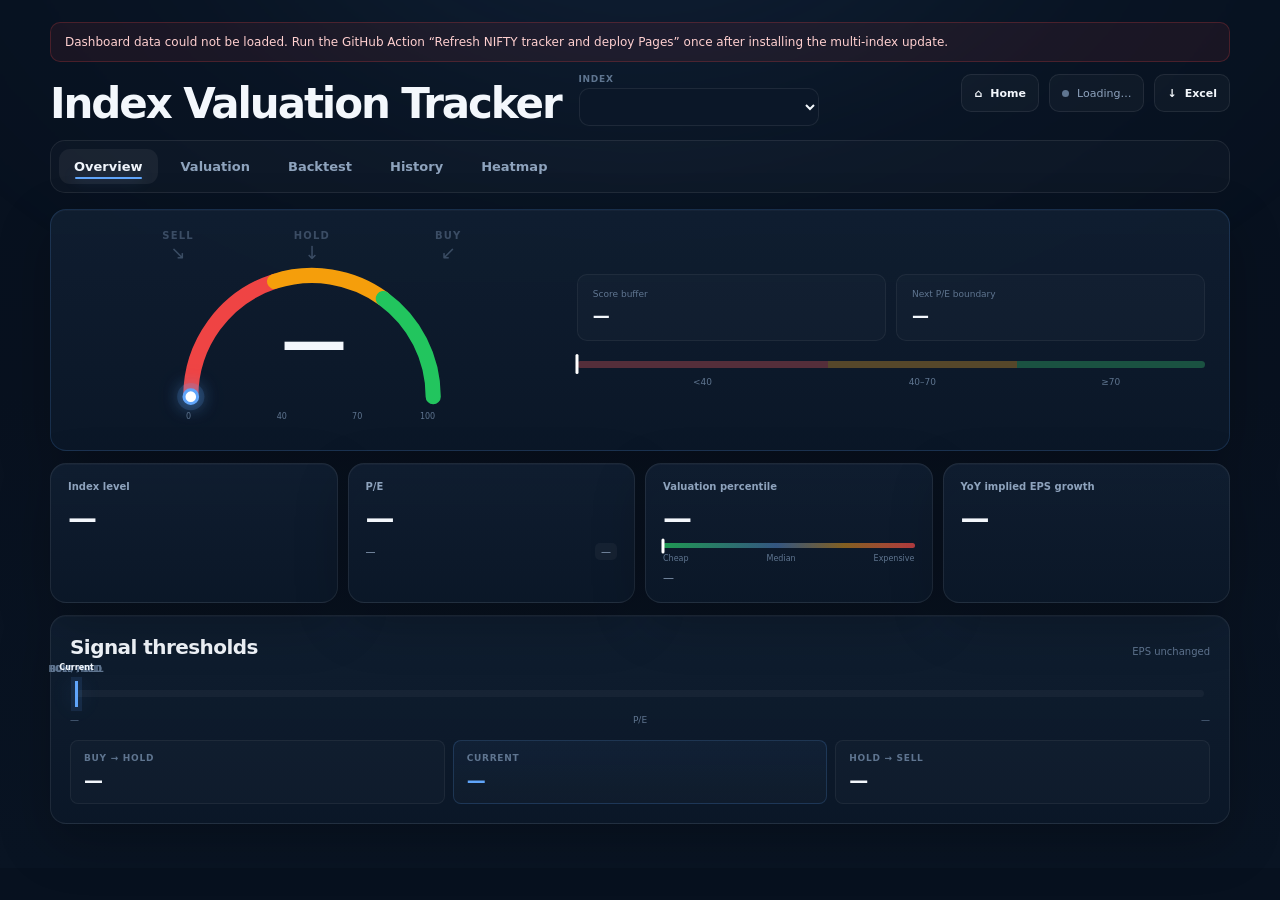
==== commit d8bb6cfe: "Add files via upload" ====
--- a/index.html
+++ b/index.html
@@ -4,209 +4,240 @@
   <meta charset="utf-8" />
   <meta name="viewport" content="width=device-width, initial-scale=1" />
   <meta name="theme-color" content="#07111f" />
-  <title>NIFTY 50 Valuation Signal</title>
-  <meta name="description" content="Regime-adjusted NIFTY 50 valuation and earnings-growth allocation signal." />
+  <title>Index Valuation Tracker</title>
+  <meta name="description" content="Multi-index valuation, earnings-growth and historical forward-return dashboard for NSE equity indices." />
   <link rel="stylesheet" href="styles.css" />
 </head>
 <body>
   <div id="ambientGlow" class="ambient-glow" aria-hidden="true"></div>
-  <div id="signalSweep" class="signal-sweep" aria-hidden="true"></div>
 
   <div id="stickySummary" class="sticky-summary" aria-hidden="true">
     <div class="sticky-inner">
-      <strong>NIFTY 50 Valuation Signal</strong>
+      <div class="sticky-brand-group">
+        <a class="sticky-home-button" href="https://projectdwister.github.io/index-valuation-tracker/" aria-label="Home" title="Home">⌂</a>
+        <strong id="stickyTitle">Index Valuation Tracker</strong>
+      </div>
       <div class="sticky-metrics">
-        <span>NIFTY <b id="stickyNifty">—</b></span>
+        <span>INDEX <b id="stickyNifty">—</b></span>
         <span>P/E <b id="stickyPe">—</b></span>
-        <span>Score <b id="stickyScore" class="sticky-score">—</b></span>
+        <span>SCORE <b id="stickyScore" class="sticky-score">—</b></span>
       </div>
     </div>
   </div>
 
   <main class="shell">
-    <header class="topbar reveal reveal-1">
+    <header class="topbar">
       <div class="brand-block">
-        <h1>NIFTY 50 Valuation Signal</h1>
+        <h1><span id="desktopIndexTitle" class="desktop-title">Index Valuation Tracker</span><span class="mobile-title">Index Tracker</span></h1>
+        <div class="index-picker-wrap">
+          <label for="indexSelect">Index</label>
+          <select id="indexSelect" class="index-select" aria-label="Select NIFTY index"></select>
+        </div>
       </div>
       <div class="top-actions">
+        <a class="icon-button home-button" href="https://projectdwister.github.io/index-valuation-tracker/" aria-label="Go to Index Valuation Tracker home" title="Home">
+          <span aria-hidden="true">⌂</span><span class="icon-button-text">Home</span>
+        </a>
         <div id="freshness" class="freshness"><span class="status-dot"></span><span>Loading…</span></div>
-        <a class="icon-button" href="downloads/NIFTY_Valuation_Backtest_Live_Tracker.xlsx" aria-label="Download Excel model" title="Download Excel model">
-          <span aria-hidden="true">↓</span><span class="icon-button-text">Excel</span>
+        <a id="indexExcelDownload" class="icon-button" href="downloads/indices/nifty-50.xlsx" aria-label="Download selected index Excel model" title="Download selected index Excel model">
+          <span aria-hidden="true">↓</span><span id="indexExcelText" class="icon-button-text">Excel</span>
         </a>
       </div>
     </header>
 
-    <section id="hero" class="hero reveal reveal-2" aria-live="polite">
-      <div class="dial-column">
-        <div class="score-dial" aria-label="Composite valuation score">
-          <svg viewBox="0 0 220 132" role="img" aria-hidden="true">
-            <path class="dial-track" d="M30 110 A80 80 0 0 1 190 110" pathLength="100"></path>
-            <path class="dial-zone dial-sell" d="M30 110 A80 80 0 0 1 190 110" pathLength="100"></path>
-            <path class="dial-zone dial-hold" d="M30 110 A80 80 0 0 1 190 110" pathLength="100"></path>
-            <path class="dial-zone dial-buy" d="M30 110 A80 80 0 0 1 190 110" pathLength="100"></path>
-            <circle id="dialMarkerHalo" class="dial-marker-halo" cx="30" cy="110" r="9"></circle>
-            <circle id="dialMarker" class="dial-marker" cx="30" cy="110" r="4.5"></circle>
-          </svg>
-          <div class="dial-callouts" aria-hidden="true">
-            <div id="calloutSell" class="dial-callout dial-callout-sell"><span class="callout-label">SELL</span><span class="callout-arrow">↘</span></div>
-            <div id="calloutHold" class="dial-callout dial-callout-hold"><span class="callout-label">HOLD</span><span class="callout-arrow">↓</span></div>
-            <div id="calloutBuy" class="dial-callout dial-callout-buy"><span class="callout-label">BUY</span><span class="callout-arrow">↙</span></div>
-          </div>
-          <div class="dial-score-wrap">
-            <div class="hero-score"><span id="score">—</span><small>/100</small></div>
-            <div id="signalText" class="signal-text">Loading…</div>
-          </div>
-          <div class="dial-scale"><span style="left:1%">0</span><span style="left:38%">40</span><span style="left:68%">70</span><span style="right:1%">100</span></div>
-        </div>
-      </div>
-
-      <div class="hero-context">
-        <div class="hero-context-grid">
-          <div class="hero-insight">
-            <span>Score buffer</span>
-            <strong id="scoreBuffer">—</strong>
-          </div>
-          <div class="hero-insight">
-            <span>Next P/E boundary</span>
-            <strong id="nextBoundary">—</strong>
-          </div>
-        </div>
-        <div class="hero-score-strip">
-          <div class="score-track" aria-label="Composite model score">
-            <div class="zones"><span></span><span></span><span></span></div>
-            <div id="scoreFill" class="score-fill"></div>
-            <div id="scoreMarker" class="score-marker"></div>
-          </div>
-          <div class="score-labels"><span>&lt;40</span><span>40–70</span><span>≥70</span></div>
-        </div>
-      </div>
-    </section>
-
-    <section class="metrics grid-4 reveal reveal-3">
-      <article class="metric-card metric-card-clean spark-card">
-        <div class="metric-label">NIFTY 50</div>
-        <div id="nifty" class="metric-value">—</div>
-        <div id="sparkNifty" class="sparkline-host" aria-hidden="true"></div>
-      </article>
-      <article class="metric-card spark-card">
-        <div class="metric-label">P/E</div>
-        <div id="pe" class="metric-value">—</div>
-        <div class="metric-footer"><span id="peVsMedian">—</span><span id="peDelta" class="micro-chip">—</span></div>
-        <div id="sparkPe" class="sparkline-host" aria-hidden="true"></div>
-      </article>
-      <article class="metric-card percentile-card spark-card">
-        <div class="metric-label">Valuation percentile</div>
-        <div id="percentile" class="metric-value">—</div>
-        <div class="percentile-track" aria-label="Valuation percentile from cheapest to most expensive">
-          <div class="percentile-gradient"></div>
-          <div id="percentileMarker" class="percentile-marker"></div>
-        </div>
-        <div class="percentile-labels"><span>Cheap</span><span>Median</span><span>Expensive</span></div>
-        <div id="quintile" class="metric-sub">—</div>
-        <div id="sparkPercentile" class="sparkline-host sparkline-lower" aria-hidden="true"></div>
-      </article>
-      <article class="metric-card metric-card-clean spark-card">
-        <div class="metric-label">YoY implied EPS growth</div>
-        <div id="epsGrowth" class="metric-value">—</div>
-        <div id="sparkEps" class="sparkline-host" aria-hidden="true"></div>
-      </article>
-    </section>
-
-    <section id="boundaryCard" class="card boundary-card reveal reveal-4">
-      <div class="section-head">
-        <h2>Signal thresholds</h2>
-        <div class="hint">EPS unchanged</div>
-      </div>
-
-      <div id="boundaryStrip" class="boundary-strip" aria-label="P/E thresholds for allocation signal">
-        <div class="boundary-zones"><span class="zone-buy"></span><span class="zone-hold"></span><span class="zone-sell"></span></div>
-        <div id="buyHoldTick" class="boundary-tick threshold-tick"><span>BUY / HOLD</span></div>
-        <div id="holdSellTick" class="boundary-tick threshold-tick"><span>HOLD / SELL</span></div>
-        <div id="currentPeTick" class="boundary-tick current-tick"><span>Current</span></div>
-      </div>
-      <div class="boundary-scale-labels"><span id="boundaryMin">—</span><span>P/E</span><span id="boundaryMax">—</span></div>
-
-      <div class="boundary-summary-grid">
-        <div class="boundary-summary-item">
-          <span class="boundary-summary-label">BUY → HOLD</span>
-          <strong id="buyHoldPe">—</strong>
-          <span id="buyHoldNifty">NIFTY —</span>
-          <span id="buyHoldMove" class="delta-pill">—</span>
-        </div>
-        <div class="boundary-summary-item current-boundary-card">
-          <span class="boundary-summary-label">CURRENT</span>
-          <strong id="currentBoundaryPe">—</strong>
-          <span id="currentBoundaryNifty">NIFTY —</span>
-        </div>
-        <div class="boundary-summary-item">
-          <span class="boundary-summary-label">HOLD → SELL</span>
-          <strong id="holdSellPe">—</strong>
-          <span id="holdSellNifty">NIFTY —</span>
-          <span id="holdSellMove" class="delta-pill">—</span>
-        </div>
-      </div>
-    </section>
-
-    <section class="grid-2 analytics-grid reveal reveal-5">
-      <article class="card drivers-card">
-        <div class="section-head compact-head"><h2>Score drivers</h2></div>
-        <div class="driver-row">
-          <div class="driver-copy"><span>Valuation <small>70%</small></span></div>
-          <div class="driver-bar"><div id="valuationBar" class="driver-fill valuation-fill"></div></div>
-          <strong id="valuationScore">—</strong>
-        </div>
-        <div class="driver-row">
-          <div class="driver-copy"><span>EPS growth <small>30%</small></span></div>
-          <div class="driver-bar"><div id="growthBar" class="driver-fill growth-fill"></div></div>
-          <strong id="growthScore">—</strong>
-        </div>
-        <div class="mini-grid mini-grid-3">
-          <div><span>Earnings yield</span><strong id="earningsYield">—</strong></div>
-          <div><span>Median P/E</span><strong id="medianPe">—</strong></div>
-          <div><span>Implied EPS</span><strong id="impliedEps">—</strong></div>
-        </div>
-      </article>
-
-      <article class="card history-card">
+    <nav class="tab-nav" aria-label="Dashboard sections">
+      <button type="button" class="tab-button active" data-tab="overview">Overview</button>
+      <button type="button" class="tab-button" data-tab="valuation">Valuation</button>
+      <button type="button" class="tab-button" data-tab="backtest">Backtest</button>
+      <button type="button" class="tab-button" data-tab="history">History</button>
+      <button type="button" class="tab-button" data-tab="heatmap">Heatmap</button>
+    </nav>
+
+    <section id="panel-overview" class="tab-panel active" data-panel="overview">
+      <div id="availabilityBanner" class="availability-banner" hidden></div>
+
+      <section id="hero" class="hero" aria-live="polite">
+        <div class="dial-column">
+          <div class="score-dial" aria-label="Composite valuation score">
+            <svg viewBox="0 0 220 132" role="img" aria-hidden="true">
+              <path class="dial-track" d="M30 110 A80 80 0 0 1 190 110"></path>
+              <path class="dial-zone dial-sell" d="M30 110 A80 80 0 0 1 85.279 33.915"></path>
+              <path class="dial-zone dial-hold" d="M85.279 33.915 A80 80 0 0 1 157.023 45.279"></path>
+              <path class="dial-zone dial-buy" d="M157.023 45.279 A80 80 0 0 1 190 110"></path>
+              <circle id="dialMarkerHalo" class="dial-marker-halo" cx="30" cy="110" r="9"></circle>
+              <circle id="dialMarker" class="dial-marker" cx="30" cy="110" r="4.5"></circle>
+            </svg>
+            <div class="dial-callouts" aria-hidden="true">
+              <div id="calloutSell" class="dial-callout dial-callout-sell"><span class="callout-label">SELL</span><span class="callout-arrow">↘</span></div>
+              <div id="calloutHold" class="dial-callout dial-callout-hold"><span class="callout-label">HOLD</span><span class="callout-arrow">↓</span></div>
+              <div id="calloutBuy" class="dial-callout dial-callout-buy"><span class="callout-label">BUY</span><span class="callout-arrow">↙</span></div>
+            </div>
+            <div class="dial-score-wrap">
+              <div class="hero-score"><span id="score" class="signal-score">—</span></div>
+            </div>
+            <div class="dial-scale"><span style="left:1%">0</span><span style="left:38%">40</span><span style="left:68%">70</span><span style="right:1%">100</span></div>
+          </div>
+        </div>
+
+        <div class="hero-context">
+          <div class="hero-context-grid">
+            <div class="hero-insight">
+              <span>Score buffer</span>
+              <strong id="scoreBuffer">—</strong>
+            </div>
+            <div class="hero-insight">
+              <span>Next P/E boundary</span>
+              <strong id="nextBoundary">—</strong>
+            </div>
+          </div>
+          <div class="hero-score-strip">
+            <div class="score-track" aria-label="Composite model score">
+              <div class="zones"><span></span><span></span><span></span></div>
+              <div id="scoreFill" class="score-fill"></div>
+              <div id="scoreMarker" class="score-marker"></div>
+            </div>
+            <div class="score-labels"><span>&lt;40</span><span>40–70</span><span>≥70</span></div>
+          </div>
+        </div>
+      </section>
+
+      <section class="metrics grid-4">
+        <article class="metric-card metric-card-clean spark-card">
+          <div class="metric-label">Index level</div>
+          <div id="nifty" class="metric-value">—</div>
+          <div id="sparkNifty" class="sparkline-host" aria-hidden="true"></div>
+        </article>
+        <article class="metric-card spark-card">
+          <div class="metric-label">P/E</div>
+          <div id="pe" class="metric-value">—</div>
+          <div class="metric-footer"><span id="peVsMedian">—</span><span id="peDelta" class="micro-chip">—</span></div>
+          <div id="sparkPe" class="sparkline-host" aria-hidden="true"></div>
+        </article>
+        <article class="metric-card percentile-card spark-card">
+          <div class="metric-label">Valuation percentile</div>
+          <div id="percentile" class="metric-value">—</div>
+          <div class="percentile-track" aria-label="Valuation percentile from cheapest to most expensive">
+            <div class="percentile-gradient"></div>
+            <div id="percentileMarker" class="percentile-marker"></div>
+          </div>
+          <div class="percentile-labels"><span>Cheap</span><span>Median</span><span>Expensive</span></div>
+          <div id="quintile" class="metric-sub">—</div>
+          <div id="sparkPercentile" class="sparkline-host sparkline-lower" aria-hidden="true"></div>
+        </article>
+        <article class="metric-card metric-card-clean spark-card">
+          <div class="metric-label">YoY implied EPS growth</div>
+          <div id="epsGrowth" class="metric-value">—</div>
+          <div id="sparkEps" class="sparkline-host" aria-hidden="true"></div>
+        </article>
+      </section>
+
+      <section class="card overview-threshold-card">
         <div class="section-head compact-head">
-          <h2>Composite score</h2>
-          <div id="scoreHistoryMode" class="history-mode">Building history</div>
-        </div>
-        <div id="scoreHistoryHost" class="score-history-host" aria-live="polite"></div>
-      </article>
-    </section>
-
-    <section class="card backtest-card reveal reveal-6">
-      <div class="section-head"><h2>Forward returns by valuation</h2></div>
-      <div class="table-wrap">
-        <table class="backtest-table">
-          <thead><tr><th>Starting valuation</th><th>1Y median</th><th>3Y median CAGR</th><th>5Y median CAGR</th><th>10Y median CAGR</th><th>3Y loss freq.</th><th>3Y N</th></tr></thead>
-          <tbody id="backtestBody"></tbody>
-        </table>
-      </div>
-    </section>
-
-    <section class="grid-2 bottom-grid reveal reveal-7">
-      <article class="card log-card">
-        <div class="section-head compact-head"><h2>Signal log</h2><a class="text-link" href="data/history.csv">View history</a></div>
-        <div class="table-wrap compact"><table><thead><tr><th>Date</th><th>P/E</th><th>Score</th><th>Signal</th></tr></thead><tbody id="historyBody"></tbody></table></div>
-      </article>
-
-      <article class="card methodology-card">
-        <details>
-          <summary>
-            <strong>Methodology</strong>
-            <span class="chevron">⌄</span>
-          </summary>
-          <div class="methodology-content">
+          <h2>Signal thresholds</h2>
+          <div class="hint">EPS unchanged</div>
+        </div>
+        <div id="overviewBoundaryStrip" class="boundary-strip overview-boundary-strip" aria-label="P/E signal thresholds overview">
+          <div class="boundary-zones"><span class="zone-buy"></span><span class="zone-hold"></span><span class="zone-sell"></span></div>
+          <div id="ovBuyHoldTick" class="boundary-tick threshold-tick"><span>BUY / HOLD</span></div>
+          <div id="ovHoldSellTick" class="boundary-tick threshold-tick"><span>HOLD / SELL</span></div>
+          <div id="ovCurrentPeTick" class="boundary-tick current-tick"><span>Current</span></div>
+        </div>
+        <div class="boundary-scale-labels"><span id="ovBoundaryMin">—</span><span>P/E</span><span id="ovBoundaryMax">—</span></div>
+        <div class="overview-threshold-grid">
+          <div class="overview-threshold-item"><span>BUY → HOLD</span><strong id="ovBuyHoldPe">—</strong></div>
+          <div class="overview-threshold-item current"><span>CURRENT</span><strong id="ovCurrentPe">—</strong></div>
+          <div class="overview-threshold-item"><span>HOLD → SELL</span><strong id="ovHoldSellPe">—</strong></div>
+        </div>
+      </section>
+    </section>
+
+    <section id="panel-valuation" class="tab-panel" data-panel="valuation">
+      <section id="boundaryCard" class="card boundary-card">
+        <div class="section-head"><h2>Signal thresholds</h2><div class="hint">EPS unchanged</div></div>
+        <div id="boundaryStrip" class="boundary-strip" aria-label="P/E thresholds for allocation signal">
+          <div class="boundary-zones"><span class="zone-buy"></span><span class="zone-hold"></span><span class="zone-sell"></span></div>
+          <div id="buyHoldTick" class="boundary-tick threshold-tick"><span>BUY / HOLD</span></div>
+          <div id="holdSellTick" class="boundary-tick threshold-tick"><span>HOLD / SELL</span></div>
+          <div id="currentPeTick" class="boundary-tick current-tick"><span>Current</span></div>
+        </div>
+        <div class="boundary-scale-labels"><span id="boundaryMin">—</span><span>P/E</span><span id="boundaryMax">—</span></div>
+        <div class="boundary-summary-grid">
+          <div class="boundary-summary-item"><span class="boundary-summary-label">BUY → HOLD</span><strong id="buyHoldPe">—</strong><span id="buyHoldNifty">INDEX —</span><span id="buyHoldMove" class="delta-pill">—</span></div>
+          <div class="boundary-summary-item current-boundary-card"><span class="boundary-summary-label">CURRENT</span><strong id="currentBoundaryPe">—</strong><span id="currentBoundaryNifty">INDEX —</span></div>
+          <div class="boundary-summary-item"><span class="boundary-summary-label">HOLD → SELL</span><strong id="holdSellPe">—</strong><span id="holdSellNifty">INDEX —</span><span id="holdSellMove" class="delta-pill">—</span></div>
+        </div>
+      </section>
+
+      <section class="grid-2 valuation-grid">
+        <article class="card drivers-card">
+          <div class="section-head compact-head"><h2>Score drivers</h2></div>
+          <div class="driver-row"><div class="driver-copy"><span>Valuation <small>70%</small></span></div><div class="driver-bar"><div id="valuationBar" class="driver-fill valuation-fill"></div></div><strong id="valuationScore">—</strong></div>
+          <div class="driver-row"><div class="driver-copy"><span>EPS growth <small>30%</small></span></div><div class="driver-bar"><div id="growthBar" class="driver-fill growth-fill"></div></div><strong id="growthScore">—</strong></div>
+          <div class="mini-grid mini-grid-3">
+            <div><span>Earnings yield</span><strong id="earningsYield">—</strong></div>
+            <div><span>Median P/E</span><strong id="medianPe">—</strong></div>
+            <div><span>Implied EPS</span><strong id="impliedEps">—</strong></div>
+          </div>
+        </article>
+        <article class="card explanation-card">
+          <div class="section-head compact-head"><h2>How to read it</h2></div>
+          <div class="explanation-copy">
             <p><strong>BUY</strong> supports adding long-horizon exposure. <strong>HOLD</strong> is neutral. <strong>SELL</strong> is unfavourable for fresh allocation.</p>
-            <p>Score: 70% post-2021 regime-relative valuation + 30% YoY implied EPS growth. Backtest: quarter-end observations with no-lookahead valuation percentiles.</p>
-            <p>Signal thresholds hold implied EPS and the earnings-growth score constant. They are model boundaries, not price targets.</p>
-            <p>Research model; not personalised investment advice.</p>
-          </div>
-        </details>
-        <div class="source-strip"><span>Source</span><strong>NSE Indices / NSE Archives</strong></div>
-      </article>
+            <p>The score compares each index against <strong>its own</strong> valuation history: 70% P/E percentile + 30% YoY implied EPS growth.</p>
+            <p>Signal thresholds assume implied EPS and the growth score are unchanged. They are model boundaries, not price targets.</p>
+          </div>
+        </article>
+      </section>
+    </section>
+
+    <section id="panel-backtest" class="tab-panel" data-panel="backtest">
+      <section class="card backtest-card">
+        <div class="section-head"><div><h2>Forward returns by valuation</h2><div id="backtestMeta" class="subhead-note"></div></div></div>
+        <div class="table-wrap">
+          <table class="backtest-table">
+            <thead><tr><th>Starting valuation</th><th>1Y median</th><th>3Y median CAGR</th><th>5Y median CAGR</th><th>10Y median CAGR</th><th>3Y loss freq.</th><th>3Y N</th></tr></thead>
+            <tbody id="backtestBody"></tbody>
+          </table>
+        </div>
+      </section>
+    </section>
+
+    <section id="panel-history" class="tab-panel" data-panel="history">
+      <section class="grid-2 history-grid">
+        <article class="card history-card"><div class="section-head compact-head"><h2>Composite score</h2><div id="scoreHistoryMode" class="history-mode">Building history</div></div><div id="scoreHistoryHost" class="score-history-host" aria-live="polite"></div></article>
+        <article class="card methodology-card">
+          <details open><summary><strong>Methodology</strong><span class="chevron">⌄</span></summary>
+            <div class="methodology-content">
+              <p>Each index is evaluated against its own P/E history; the NIFTY 50 calibration is not imposed on other indices.</p>
+              <p>Current valuation percentiles use post-2021 month-end P/E observations. Historical backtests use quarter-end observations and separate pre/post-2021 P/E regimes.</p>
+              <p>Indices with insufficient P/E history or unavailable aggregate earnings are explicitly marked rather than assigned a synthetic signal.</p>
+            </div>
+          </details>
+          <div class="source-strip"><span>Source</span><strong>NSE Indices / NSE Archives</strong></div>
+        </article>
+      </section>
+      <section class="grid-2 bottom-grid">
+        <article class="card log-card"><div class="section-head compact-head"><h2>Signal log</h2><a class="text-link" href="data/multi_index_history.csv">View all history</a></div><div class="table-wrap compact"><table><thead><tr><th>Date</th><th>P/E</th><th>Score</th><th>Signal</th></tr></thead><tbody id="historyBody"></tbody></table></div></article>
+        <article class="card notes-card"><div class="section-head compact-head"><h2>Coverage</h2></div><div id="coverageStats" class="coverage-grid"></div></article>
+      </section>
+    </section>
+
+    <section id="panel-heatmap" class="tab-panel" data-panel="heatmap">
+      <section class="card heatmap-card">
+        <div class="section-head heatmap-head">
+          <div><h2>Cross-index valuation heatmap</h2><div class="subhead-note">Compare each index against its own history.</div></div>
+          <div class="heatmap-controls">
+            <input id="heatmapSearch" class="heatmap-search" type="search" placeholder="Search indices…" aria-label="Search indices" />
+            <select id="heatmapGroup" class="heatmap-group" aria-label="Filter index group"><option value="All">All groups</option><option>Broad Market</option><option>Sectoral</option><option>Strategy / Thematic / Other</option></select>
+          </div>
+        </div>
+        <div class="table-wrap">
+          <table class="heatmap-table">
+            <thead><tr><th>Index</th><th>Group</th><th>P/E</th><th>Valuation %ile</th><th>EPS growth</th><th>Score</th><th>Signal</th></tr></thead>
+            <tbody id="heatmapBody"></tbody>
+          </table>
+        </div>
+      </section>
     </section>
   </main>
   <script src="app.js"></script>
--- a/styles.css
+++ b/styles.css
@@ -1,687 +1,43 @@
 :root{
-  --bg:#08111f;
-  --panel:#0d1929;
-  --panel-2:#101e31;
-  --panel-3:#13243a;
-  --text:#f3f7fc;
-  --muted:#8ea3bd;
-  --faint:#5f7590;
-  --line:rgba(255,255,255,.075);
-  --line-strong:rgba(255,255,255,.12);
-  --buy:#22c55e;
-  --buy-soft:rgba(34,197,94,.12);
-  --hold:#f59e0b;
-  --hold-soft:rgba(245,158,11,.11);
-  --sell:#ef4444;
-  --sell-soft:rgba(239,68,68,.11);
-  --accent:#60a5fa;
-  --accent-soft:rgba(96,165,250,.10);
-  --shadow:0 14px 42px rgba(0,0,0,.18);
+  --bg:#08111f;--panel:#0e1b2d;--text:#f3f7fc;--muted:#8ea3bd;--faint:#5f7590;
+  --line:rgba(255,255,255,.08);--buy:#22c55e;--hold:#f59e0b;--sell:#ef4444;--accent:#60a5fa;
+  --shadow:0 18px 54px rgba(0,0,0,.24)
 }
-*{box-sizing:border-box}
-html{color-scheme:dark}
-body{margin:0;background:var(--bg);color:var(--text);font-family:Inter,ui-sans-serif,system-ui,-apple-system,BlinkMacSystemFont,"Segoe UI",sans-serif;-webkit-font-smoothing:antialiased;text-rendering:optimizeLegibility}
-body:before{content:"";position:fixed;inset:0 0 auto 0;height:1px;background:linear-gradient(90deg,transparent,rgba(96,165,250,.35),transparent);pointer-events:none}
-.shell{width:min(1180px,calc(100% - 56px));margin:0 auto;padding:24px 0 42px}
-.topbar{display:flex;align-items:center;justify-content:space-between;gap:20px;margin-bottom:16px}
-.brand-block{min-width:0}
-h1,h2,p{margin-top:0}
-h1{margin:2px 0 0;font-size:clamp(27px,4vw,40px);line-height:1.05;letter-spacing:-.045em;font-weight:820}
-h2{margin:3px 0 0;font-size:18px;line-height:1.2;letter-spacing:-.025em;font-weight:760}
-.eyebrow{color:#7fa1cc;font-size:10px;line-height:1.2;letter-spacing:.145em;font-weight:800;text-transform:uppercase}
-.top-actions{display:flex;align-items:center;gap:10px}
-.freshness{display:inline-flex;align-items:center;gap:8px;height:36px;padding:0 11px;border:1px solid var(--line);border-radius:9px;background:rgba(255,255,255,.025);color:var(--muted);font-size:11px;white-space:nowrap}
-.status-dot{width:7px;height:7px;border-radius:50%;background:var(--faint);box-shadow:0 0 0 3px rgba(255,255,255,.025)}
-.freshness.fresh .status-dot{background:var(--buy);box-shadow:0 0 0 3px var(--buy-soft)}
-.freshness.stale .status-dot{background:var(--hold);box-shadow:0 0 0 3px var(--hold-soft)}
-.icon-button{display:inline-flex;align-items:center;gap:7px;height:36px;padding:0 11px;border:1px solid var(--line);border-radius:9px;background:rgba(255,255,255,.035);color:var(--text);font-size:11px;font-weight:750;text-decoration:none;transition:.18s ease}
-.icon-button:hover{border-color:var(--line-strong);background:rgba(255,255,255,.055)}
-.hero{display:grid;grid-template-columns:minmax(0,1.15fr) minmax(320px,.85fr);gap:30px;align-items:end;padding:22px 24px;border:1px solid var(--line);border-radius:12px;background:var(--panel);box-shadow:var(--shadow)}
-.hero-status-row{display:flex;align-items:center;gap:10px;margin-bottom:13px}
-.hero-kicker{color:var(--muted);font-size:10px;letter-spacing:.14em;font-weight:800}
-.signal-pill{display:inline-flex;align-items:center;justify-content:center;min-width:64px;height:25px;padding:0 10px;border-radius:999px;font-size:11px;font-weight:900;letter-spacing:.05em;border:1px solid transparent}
-.signal-pill.BUY{color:#9af2b9;background:var(--buy-soft);border-color:rgba(34,197,94,.20)}
-.signal-pill.HOLD{color:#ffd879;background:var(--hold-soft);border-color:rgba(245,158,11,.20)}
-.signal-pill.SELL{color:#ffadad;background:var(--sell-soft);border-color:rgba(239,68,68,.20)}
-.hero-score-row{display:flex;align-items:baseline;gap:24px}
-.hero-score{font-size:clamp(44px,7vw,64px);line-height:.95;font-weight:850;letter-spacing:-.055em;font-variant-numeric:tabular-nums}
-.hero-score small{font-size:16px;color:var(--faint);font-weight:650;margin-left:4px;letter-spacing:0}
-.signal-text{max-width:500px;color:var(--muted);font-size:13px;line-height:1.5}
-.score-panel{padding-bottom:3px}
-.score-track{position:relative;height:8px;border-radius:999px;background:rgba(255,255,255,.05);overflow:visible}
-.zones{position:absolute;inset:0;display:grid;grid-template-columns:40fr 30fr 30fr;overflow:hidden;border-radius:999px}
-.zones span:nth-child(1){background:rgba(239,68,68,.28)}
-.zones span:nth-child(2){background:rgba(245,158,11,.28)}
-.zones span:nth-child(3){background:rgba(34,197,94,.28)}
-.score-fill{position:absolute;inset:0 auto 0 0;width:0;border-radius:999px;background:rgba(243,247,252,.52);transition:width .45s ease}
-.score-marker{position:absolute;top:50%;width:3px;height:20px;border-radius:4px;background:#fff;box-shadow:0 0 0 3px rgba(255,255,255,.08);transform:translate(-1.5px,-50%)}
-.score-labels{display:grid;grid-template-columns:40fr 30fr 30fr;margin-top:9px;color:var(--faint);font-size:9px;text-align:center}
-.score-labels b{color:var(--muted);font-weight:750}
-.metrics{margin-top:12px}
-.grid-4{display:grid;grid-template-columns:repeat(4,1fr);gap:10px}
-.metric-card,.card{border:1px solid var(--line);background:var(--panel);border-radius:11px}
-.metric-card{min-height:126px;padding:16px 17px}
-.metric-label{color:var(--muted);font-size:10px;font-weight:750;letter-spacing:.02em}
-.metric-value{margin:12px 0 10px;font-size:29px;line-height:1;font-weight:820;letter-spacing:-.035em;font-variant-numeric:tabular-nums}
-.metric-sub{margin-top:8px;color:var(--muted);font-size:11px}
-.metric-footer{display:flex;align-items:center;justify-content:space-between;gap:8px;color:var(--muted);font-size:10px}
-.micro-chip{display:inline-flex;align-items:center;padding:3px 6px;border-radius:5px;background:rgba(255,255,255,.04);color:#aebfd3;white-space:nowrap}
-.micro-chip.positive{color:#91e9ad;background:var(--buy-soft)}
-.micro-chip.negative{color:#ffaaaa;background:var(--sell-soft)}
-.percentile-card .metric-value{margin-bottom:8px}
-.percentile-track{position:relative;height:5px;margin:3px 0 6px;border-radius:999px;background:rgba(255,255,255,.05)}
-.percentile-gradient{position:absolute;inset:0;border-radius:999px;background:linear-gradient(90deg,rgba(34,197,94,.72),rgba(96,165,250,.38) 45%,rgba(245,158,11,.48) 72%,rgba(239,68,68,.72))}
-.percentile-marker{position:absolute;top:50%;left:0;width:3px;height:15px;border-radius:3px;background:#fff;transform:translate(-1.5px,-50%);box-shadow:0 0 0 2px rgba(255,255,255,.08)}
-.percentile-labels{display:flex;justify-content:space-between;color:var(--faint);font-size:8px}
-.card{padding:18px}
-.section-head{display:flex;align-items:flex-end;justify-content:space-between;gap:18px;margin-bottom:16px}
-.compact-head{margin-bottom:14px}
-.hint{color:var(--faint);font-size:10px;line-height:1.4;text-align:right}
-.boundary-card{margin-top:10px}
-.boundary-strip{position:relative;height:28px;margin:23px 6px 3px}
-.boundary-zones{position:absolute;inset:9px 0 auto 0;height:7px;display:flex;overflow:hidden;border-radius:999px;background:rgba(255,255,255,.04)}
-.boundary-zones span{height:100%}
-.zone-buy{background:rgba(34,197,94,.42)}
-.zone-hold{background:rgba(245,158,11,.42)}
-.zone-sell{background:rgba(239,68,68,.42)}
-.boundary-tick{position:absolute;top:2px;width:2px;height:22px;background:rgba(255,255,255,.68);transform:translateX(-1px)}
-.boundary-tick span{position:absolute;top:-18px;left:50%;transform:translateX(-50%);color:var(--faint);font-size:8px;font-weight:750;white-space:nowrap;letter-spacing:.04em}
-.current-tick{width:3px;height:26px;top:0;background:#fff;box-shadow:0 0 0 3px rgba(255,255,255,.07)}
-.current-tick span{color:var(--text);font-weight:850}
-.boundary-scale-labels{display:flex;justify-content:space-between;padding:0 3px;color:var(--faint);font-size:9px}
-.boundary-summary-grid{display:grid;grid-template-columns:1fr 1fr 1fr;gap:8px;margin-top:15px}
-.boundary-summary-item{display:grid;grid-template-columns:1fr auto;gap:4px 12px;padding:12px 13px;border:1px solid rgba(255,255,255,.055);border-radius:8px;background:rgba(255,255,255,.02)}
-.boundary-summary-label{grid-column:1/-1;color:var(--faint);font-size:9px;font-weight:800;letter-spacing:.08em}
-.boundary-summary-item strong{font-size:19px;line-height:1.1;letter-spacing:-.025em;font-variant-numeric:tabular-nums}
-.boundary-summary-item>span:not(.boundary-summary-label):not(.delta-pill){color:var(--muted);font-size:10px;align-self:end}
-.delta-pill{justify-self:end;align-self:end;padding:3px 6px;border-radius:5px;color:#b9c9da;background:rgba(255,255,255,.04);font-size:9px;font-weight:750;white-space:nowrap}
-.signal-delta.BUY{color:#91e9ad;background:var(--buy-soft)}
-.signal-delta.HOLD{color:#ffd879;background:var(--hold-soft)}
-.signal-delta.SELL{color:#ffaaaa;background:var(--sell-soft)}
-.boundary-narrative{margin:13px 0 0;color:var(--muted);font-size:11px;line-height:1.55}
-.boundary-card.unavailable .boundary-strip,.boundary-card.unavailable .boundary-summary-grid{opacity:.38}
-.grid-2{display:grid;grid-template-columns:1fr 1fr;gap:10px;margin-top:10px}
-.analytics-grid{grid-template-columns:.9fr 1.1fr}
-.model-weight{display:inline-flex;padding:4px 7px;border:1px solid var(--line);border-radius:6px;color:var(--muted);font-size:9px;font-weight:800}
-.driver-row{display:grid;grid-template-columns:110px 1fr 43px;align-items:center;gap:12px;padding:11px 0;border-bottom:1px solid rgba(255,255,255,.045)}
-.driver-copy span{display:block;font-size:12px;font-weight:700}
-.driver-copy small{display:block;margin-top:2px;color:var(--faint);font-size:9px}
-.driver-bar{height:5px;border-radius:999px;background:rgba(255,255,255,.055);overflow:hidden}
-.driver-fill{height:100%;width:0;border-radius:inherit;transition:width .45s ease}
-.valuation-fill{background:var(--accent)}
-.growth-fill{background:#9b8cf2}
-.driver-row strong{text-align:right;font-size:13px;font-variant-numeric:tabular-nums}
-.mini-grid{display:grid;grid-template-columns:1fr 1fr;gap:7px;margin-top:13px}
-.mini-grid div{padding:10px 11px;border:1px solid rgba(255,255,255,.045);border-radius:7px;background:rgba(255,255,255,.018)}
-.mini-grid span{display:block;color:var(--faint);font-size:9px;margin-bottom:5px}
-.mini-grid strong{font-size:14px;font-variant-numeric:tabular-nums}
-.threshold-legend{display:flex;align-items:center;gap:5px;color:var(--faint);font-size:9px}
-.dot{width:6px;height:6px;border-radius:50%;display:inline-block}.sell-dot{background:var(--sell)}.buy-dot{background:var(--buy);margin-left:5px}
-.chart{min-height:230px;display:flex;align-items:center;justify-content:center}
-.chart svg{width:100%;height:230px;overflow:visible}
-.backtest-card{margin-top:10px}
-.table-wrap{width:100%;overflow-x:auto}
-table{width:100%;border-collapse:collapse;min-width:720px}
-th{padding:9px 9px;border-bottom:1px solid var(--line);color:var(--faint);font-size:9px;font-weight:750;text-transform:uppercase;letter-spacing:.055em;text-align:right;white-space:nowrap}
-th:first-child,td:first-child{text-align:left}
-td{padding:9px;text-align:right;border-bottom:1px solid rgba(255,255,255,.04);font-size:11px;white-space:nowrap;font-variant-numeric:tabular-nums}
-.backtest-table td.heat{border-radius:4px;background-clip:padding-box}
-.backtest-table tr.current{background:rgba(96,165,250,.075)}
-.backtest-table tr.current td:first-child{font-weight:800;color:#dcecff}
-.current-badge{display:inline-flex;margin-left:7px;padding:2px 5px;border-radius:4px;background:rgba(96,165,250,.11);color:#9ec8ff;font-size:8px;font-weight:800;vertical-align:1px}
-.note{margin:12px 0 0;color:var(--faint);font-size:10px;line-height:1.5}
-.bottom-grid{align-items:stretch}
-.compact table{min-width:100%}
-.badge{display:inline-flex;align-items:center;justify-content:center;min-width:48px;padding:4px 7px;border-radius:999px;font-size:9px;font-weight:850;letter-spacing:.03em}
-.badge.BUY{color:#91e9ad;background:var(--buy-soft)}.badge.HOLD{color:#ffd879;background:var(--hold-soft)}.badge.SELL{color:#ffaaaa;background:var(--sell-soft)}
-.methodology-card{display:flex;flex-direction:column;justify-content:space-between}
-details summary{display:flex;align-items:center;justify-content:space-between;gap:14px;cursor:pointer;list-style:none}
-details summary::-webkit-details-marker{display:none}
-details summary strong{display:block;margin-top:5px;font-size:16px;letter-spacing:-.02em}
-.chevron{color:var(--faint);font-size:18px;transition:transform .18s ease}
-details[open] .chevron{transform:rotate(180deg)}
-.methodology-content{padding-top:13px}
-.methodology-content p{margin:0 0 9px;color:var(--muted);font-size:11px;line-height:1.6}
-.source-strip{display:flex;justify-content:space-between;gap:12px;margin-top:15px;padding-top:11px;border-top:1px solid var(--line);color:var(--faint);font-size:9px}.source-strip strong{color:var(--muted);font-weight:700}
-footer{display:flex;justify-content:space-between;gap:20px;padding:15px 2px 0;color:#617791;font-size:9px}
-.error{margin-bottom:12px;padding:10px 12px;border:1px solid rgba(239,68,68,.25);border-radius:8px;background:var(--sell-soft);color:#ffc2c2;font-size:11px}
-@media(max-width:900px){.hero{grid-template-columns:1fr;gap:19px}.analytics-grid{grid-template-columns:1fr}.grid-4{grid-template-columns:1fr 1fr}.hero-score-row{align-items:flex-start}.score-panel{padding-bottom:0}}
-@media(max-width:620px){.shell{width:min(100% - 22px,1180px);padding-top:15px}.topbar{align-items:flex-start}.top-actions{gap:6px}.freshness{height:32px;padding:0 8px}.icon-button{height:32px;padding:0 9px}.icon-button-text{display:none}.hero{padding:17px;border-radius:10px}.hero-score-row{display:block}.signal-text{margin-top:9px}.grid-4{gap:7px}.metric-card{min-height:116px;padding:14px}.metric-value{font-size:24px}.card{padding:14px}.section-head{align-items:flex-start}.hint{text-align:left}.boundary-summary-grid{grid-template-columns:1fr}.boundary-summary-item{grid-template-columns:1fr auto}.grid-2{grid-template-columns:1fr}.driver-row{grid-template-columns:92px 1fr 38px;gap:9px}.mini-grid{grid-template-columns:1fr 1fr}footer{flex-direction:column;gap:4px}.boundary-tick span{font-size:7px}.boundary-strip{margin-left:2px;margin-right:2px}}
-@media(max-width:410px){.grid-4{grid-template-columns:1fr}.metric-card{min-height:auto}.freshness span:last-child{max-width:145px;overflow:hidden;text-overflow:ellipsis}.percentile-card{min-height:125px}}
+*{box-sizing:border-box}html{color-scheme:dark}body{margin:0;background:linear-gradient(180deg,#07111f 0%,#08111f 45%,#091423 100%);color:var(--text);font-family:Inter,ui-sans-serif,system-ui,-apple-system,BlinkMacSystemFont,"Segoe UI",sans-serif;-webkit-font-smoothing:antialiased}
+body[data-signal="buy"]{--signal:var(--buy);--signal-rgb:34,197,94}body[data-signal="hold"]{--signal:var(--hold);--signal-rgb:245,158,11}body[data-signal="sell"]{--signal:var(--sell);--signal-rgb:239,68,68}body:not([data-signal]){--signal:var(--accent);--signal-rgb:96,165,250}
+.ambient-glow{position:fixed;z-index:-1;inset:-15vh -15vw auto -15vw;height:60vh;pointer-events:none;background:radial-gradient(ellipse at 50% 0%,rgba(var(--signal-rgb),.11),rgba(var(--signal-rgb),.025) 42%,transparent 72%);filter:blur(8px);transition:background .5s ease}
+.shell{width:min(1180px,calc(100% - 40px));margin:0 auto;padding:22px 0 44px}.topbar{display:flex;align-items:flex-start;justify-content:space-between;gap:20px;margin-bottom:14px}.brand-block{min-width:0;display:flex;align-items:flex-end;gap:18px;flex-wrap:wrap}h1,h2,p{margin:0}h1{font-size:clamp(29px,4vw,42px);line-height:1.04;letter-spacing:-.05em;font-weight:850}h2{font-size:20px;line-height:1.2;letter-spacing:-.028em}.mobile-title{display:none}.index-picker-wrap{display:grid;gap:4px}.index-picker-wrap label{font-size:9px;color:var(--faint);font-weight:800;letter-spacing:.08em;text-transform:uppercase}.index-select,.heatmap-group,.heatmap-search{height:38px;border:1px solid var(--line);border-radius:10px;background:#0b1728;color:var(--text);padding:0 10px;font:inherit;font-size:12px;outline:none}.index-select{min-width:240px}.heatmap-search{min-width:210px}.top-actions{display:flex;align-items:center;gap:10px;flex-wrap:wrap}.freshness,.icon-button{display:inline-flex;align-items:center;gap:8px;height:38px;padding:0 12px;border-radius:10px;border:1px solid var(--line);background:rgba(255,255,255,.03);color:var(--muted);font-size:11px}.icon-button{text-decoration:none;color:var(--text);font-weight:750}.status-dot{width:7px;height:7px;border-radius:50%;background:var(--faint)}.freshness.fresh .status-dot{background:var(--buy);box-shadow:0 0 0 4px rgba(34,197,94,.12)}.freshness.stale .status-dot{background:var(--hold);box-shadow:0 0 0 4px rgba(245,158,11,.12)}
+.sticky-summary{position:fixed;z-index:40;top:0;left:0;right:0;transform:translateY(-115%);opacity:0;border-bottom:1px solid rgba(255,255,255,.08);background:rgba(6,15,27,.86);backdrop-filter:blur(18px);transition:.25s ease}.sticky-summary.visible{transform:translateY(0);opacity:1}.sticky-inner{width:min(1180px,calc(100% - 32px));height:48px;margin:0 auto;display:flex;align-items:center;justify-content:space-between;gap:24px}.sticky-inner>strong{font-size:12px}.sticky-metrics{display:flex;gap:18px;color:var(--faint);font-size:9px}.sticky-metrics b{margin-left:5px;color:var(--text);font-size:11px}.sticky-score.BUY{color:var(--buy)!important}.sticky-score.HOLD{color:var(--hold)!important}.sticky-score.SELL{color:var(--sell)!important}
+.tab-nav{display:flex;align-items:center;gap:8px;flex-wrap:wrap;padding:8px;margin-bottom:16px;border:1px solid var(--line);border-radius:15px;background:rgba(255,255,255,.025)}.tab-button{position:relative;border:0;background:transparent;color:var(--muted);padding:10px 15px;border-radius:11px;font:inherit;font-size:13px;font-weight:760;cursor:pointer}.tab-button:hover{color:var(--text);background:rgba(255,255,255,.04)}.tab-button.active{color:var(--text);background:rgba(255,255,255,.055)}.tab-button.active:after{content:"";position:absolute;left:16px;right:16px;bottom:5px;height:2px;border-radius:999px;background:var(--signal);box-shadow:0 0 14px rgba(var(--signal-rgb),.42)}.tab-panel{display:none}.tab-panel.active{display:block}.tab-panel>*+*{margin-top:12px}
+.card,.metric-card,.hero{border:1px solid rgba(255,255,255,.08);background:linear-gradient(180deg,rgba(16,30,49,.94),rgba(11,24,40,.96));border-radius:16px;box-shadow:inset 0 1px 0 rgba(255,255,255,.026),var(--shadow)}.card{padding:19px}.hero{display:grid;grid-template-columns:minmax(330px,.86fr) minmax(0,1.14fr);gap:28px;align-items:center;padding:20px 24px;border-color:rgba(var(--signal-rgb),.16)}
+.availability-banner{margin-bottom:12px;padding:12px 14px;border-radius:12px;border:1px solid rgba(245,158,11,.22);background:rgba(245,158,11,.08);color:#ffe1a1;font-size:12px}
+.dial-column{display:flex;align-items:center;justify-content:center}.score-dial{position:relative;width:min(100%,340px);height:200px}.score-dial svg{position:absolute;inset:0;width:100%;height:100%;overflow:visible}.dial-track,.dial-zone{fill:none;stroke-linecap:round;stroke-width:10}.dial-track{stroke:rgba(255,255,255,.045)}.dial-sell{stroke:var(--sell)}.dial-hold{stroke:var(--hold)}.dial-buy{stroke:var(--buy)}.dial-marker-halo{fill:rgba(var(--signal-rgb),.16);filter:drop-shadow(0 0 9px rgba(var(--signal-rgb),.45));transition:cx .65s cubic-bezier(.2,.8,.2,1),cy .65s cubic-bezier(.2,.8,.2,1)}.dial-marker{fill:#fff;stroke:var(--signal);stroke-width:2;filter:drop-shadow(0 0 6px rgba(var(--signal-rgb),.75));transition:cx .65s cubic-bezier(.2,.8,.2,1),cy .65s cubic-bezier(.2,.8,.2,1)}
+.dial-callouts{position:absolute;left:0;right:0;top:0;height:40px;pointer-events:none}.dial-callout{position:absolute;display:flex;flex-direction:column;align-items:center;gap:1px;color:var(--faint);opacity:.55;transition:.22s ease}.dial-callout-sell{left:6%}.dial-callout-hold{left:50%;transform:translateX(-50%)}.dial-callout-buy{right:6%}.callout-label{font-size:10px;font-weight:850;letter-spacing:.12em}.callout-arrow{font-size:18px}.dial-callout.active{opacity:1}.dial-callout-sell.active{color:var(--sell);text-shadow:0 0 18px rgba(239,68,68,.35)}.dial-callout-hold.active{color:var(--hold);text-shadow:0 0 18px rgba(245,158,11,.35)}.dial-callout-buy.active{color:var(--buy);text-shadow:0 0 18px rgba(34,197,94,.35)}
+.dial-score-wrap{position:absolute;left:50%;top:112px;width:72%;transform:translate(-50%,-50%);text-align:center}.hero-score{font-size:clamp(48px,6vw,66px);line-height:.9;font-weight:870;letter-spacing:-.06em;font-variant-numeric:tabular-nums}.signal-score.BUY{color:var(--buy);text-shadow:0 0 28px rgba(34,197,94,.15)}.signal-score.HOLD{color:var(--hold);text-shadow:0 0 28px rgba(245,158,11,.15)}.signal-score.SELL{color:var(--sell);text-shadow:0 0 28px rgba(239,68,68,.15)}.dial-scale{position:absolute;left:13%;right:13%;bottom:1px;height:17px;color:var(--faint);font-size:8px}.dial-scale span{position:absolute;transform:translateX(-50%)}.dial-scale span:last-child{transform:none}
+.hero-context{display:flex;flex-direction:column;gap:20px;padding:5px 0}.hero-context-grid{display:grid;grid-template-columns:1fr 1fr;gap:10px}.hero-insight{padding:14px 15px;border:1px solid rgba(255,255,255,.055);border-radius:10px;background:rgba(255,255,255,.018)}.hero-insight span{display:block;margin-bottom:7px;color:var(--faint);font-size:9px}.hero-insight strong{display:block;font-size:17px;letter-spacing:-.02em}.score-track{position:relative;height:7px;border-radius:999px;background:rgba(255,255,255,.05)}.zones,.summary-zones{position:absolute;inset:0;display:grid;grid-template-columns:40fr 30fr 30fr;overflow:hidden;border-radius:999px}.zones span:nth-child(1),.summary-zones span:nth-child(1){background:rgba(239,68,68,.28)}.zones span:nth-child(2),.summary-zones span:nth-child(2){background:rgba(245,158,11,.28)}.zones span:nth-child(3),.summary-zones span:nth-child(3){background:rgba(34,197,94,.28)}.score-fill,.summary-fill{position:absolute;inset:0 auto 0 0;border-radius:999px;background:rgba(255,255,255,.52)}.score-marker,.summary-marker{position:absolute;top:50%;width:3px;height:20px;border-radius:4px;background:#fff;transform:translate(-1.5px,-50%)}.score-labels,.summary-score-labels{display:grid;grid-template-columns:40fr 30fr 30fr;margin-top:9px;color:var(--faint);font-size:9px;text-align:center}
+.grid-4{display:grid;grid-template-columns:repeat(4,1fr);gap:10px}.metric-card{position:relative;overflow:hidden;min-height:140px;padding:17px 17px 42px}.metric-label{color:var(--muted);font-size:10px;font-weight:750}.metric-value{margin:12px 0 10px;font-size:29px;line-height:1;font-weight:820;letter-spacing:-.035em}.metric-sub{margin-top:8px;color:var(--muted);font-size:11px}.metric-footer{display:flex;align-items:center;justify-content:space-between;gap:8px;color:var(--muted);font-size:10px}.micro-chip{display:inline-flex;padding:3px 6px;border-radius:5px;background:rgba(255,255,255,.04)}.micro-chip.positive{color:#91e9ad;background:rgba(34,197,94,.12)}.micro-chip.negative{color:#ffaaaa;background:rgba(239,68,68,.12)}.percentile-track{position:relative;height:5px;margin:3px 0 6px;border-radius:999px;background:rgba(255,255,255,.05)}.percentile-gradient{position:absolute;inset:0;border-radius:999px;background:linear-gradient(90deg,rgba(34,197,94,.72),rgba(96,165,250,.38) 45%,rgba(245,158,11,.48) 72%,rgba(239,68,68,.72))}.percentile-marker{position:absolute;top:50%;left:0;width:3px;height:15px;border-radius:3px;background:#fff;transform:translate(-1.5px,-50%)}.percentile-labels{display:flex;justify-content:space-between;color:var(--faint);font-size:8px}.sparkline-host{position:absolute;left:12px;right:12px;bottom:7px;height:30px;opacity:.72}.sparkline-host svg{width:100%;height:100%}.spark-path{fill:none;stroke:rgba(110,179,255,.84);stroke-width:1.5;vector-effect:non-scaling-stroke}.spark-area{fill:rgba(96,165,250,.055)}.spark-dot{fill:#b7d8ff}.spark-card:not(.sparkline-ready){padding-bottom:18px}.spark-card:not(.sparkline-ready) .sparkline-host{display:none}
+.section-head{display:flex;align-items:flex-end;justify-content:space-between;gap:18px;margin-bottom:16px}.compact-head{margin-bottom:14px}.hint,.subhead-note{color:var(--faint);font-size:10px;line-height:1.4}.boundary-strip{position:relative;height:30px;margin:22px 6px 4px}.boundary-zones{position:absolute;inset:9px 0 auto 0;height:7px;display:flex;overflow:hidden;border-radius:999px;background:rgba(255,255,255,.04)}.boundary-zones span{height:100%}.zone-buy{background:rgba(34,197,94,.42)}.zone-hold{background:rgba(245,158,11,.42)}.zone-sell{background:rgba(239,68,68,.42)}.boundary-tick{position:absolute;top:2px;width:2px;height:22px;background:rgba(255,255,255,.68);transform:translateX(-1px)}.boundary-tick span{position:absolute;top:-18px;left:50%;transform:translateX(-50%);color:var(--faint);font-size:8px;font-weight:750;white-space:nowrap}.current-tick{width:3px;height:26px;top:0;background:var(--signal);box-shadow:0 0 0 4px rgba(var(--signal-rgb),.11),0 0 22px rgba(var(--signal-rgb),.32)}.current-tick span{color:var(--text)}.boundary-scale-labels{display:flex;justify-content:space-between;color:var(--faint);font-size:9px}.boundary-summary-grid,.overview-threshold-grid{display:grid;grid-template-columns:repeat(3,1fr);gap:8px;margin-top:15px}.boundary-summary-item,.overview-threshold-item{padding:12px 13px;border:1px solid rgba(255,255,255,.055);border-radius:8px;background:rgba(255,255,255,.02)}.boundary-summary-item{display:grid;grid-template-columns:1fr auto;gap:4px 12px}.boundary-summary-label,.overview-threshold-item span{display:block;color:var(--faint);font-size:9px;font-weight:800;letter-spacing:.08em}.boundary-summary-item strong,.overview-threshold-item strong{display:block;margin-top:6px;font-size:19px;letter-spacing:-.025em}.boundary-summary-item>span:not(.boundary-summary-label):not(.delta-pill){color:var(--muted);font-size:10px}.delta-pill{justify-self:end;padding:3px 6px;border-radius:5px;background:rgba(255,255,255,.04);font-size:9px}.current-boundary-card,.overview-threshold-item.current{border-color:rgba(var(--signal-rgb),.18);background:linear-gradient(180deg,rgba(var(--signal-rgb),.055),rgba(255,255,255,.018))}.current-boundary-card strong,.overview-threshold-item.current strong{color:var(--signal)}
+.grid-2{display:grid;grid-template-columns:1fr 1fr;gap:10px}.driver-row{display:grid;grid-template-columns:110px 1fr 43px;align-items:center;gap:12px;padding:11px 0;border-bottom:1px solid rgba(255,255,255,.045)}.driver-copy span{font-size:12px;font-weight:700}.driver-copy small{display:block;color:var(--faint);font-size:9px}.driver-bar{height:5px;border-radius:999px;background:rgba(255,255,255,.055);overflow:hidden}.driver-fill{height:100%;border-radius:inherit}.valuation-fill{background:var(--accent)}.growth-fill{background:#9b8cf2}.driver-row strong{text-align:right;font-size:13px}.mini-grid{display:grid;gap:7px;margin-top:13px}.mini-grid-3{grid-template-columns:repeat(3,1fr)}.mini-grid div{padding:10px 11px;border:1px solid rgba(255,255,255,.045);border-radius:7px;background:rgba(255,255,255,.018)}.mini-grid span{display:block;color:var(--faint);font-size:9px;margin-bottom:5px}.mini-grid strong{font-size:14px}.explanation-copy{display:grid;gap:10px;color:#b4c4d7;font-size:13px;line-height:1.55}.explanation-copy strong{color:var(--text)}
+.table-wrap{overflow:auto;border-radius:10px;border:1px solid rgba(255,255,255,.04)}.table-wrap.compact{border:0}table{width:100%;border-collapse:collapse;min-width:680px}th,td{padding:12px 11px;text-align:left;border-bottom:1px solid rgba(255,255,255,.05);font-size:12px}th{color:var(--faint);font-size:9px;text-transform:uppercase;letter-spacing:.04em;background:rgba(255,255,255,.015)}td{color:#d8e4f1}.backtest-table tr.current{background:linear-gradient(90deg,rgba(var(--signal-rgb),.13),rgba(96,165,250,.05));box-shadow:inset 3px 0 0 var(--signal)}.current-badge{display:inline-flex;margin-left:7px;padding:2px 5px;border-radius:999px;background:rgba(var(--signal-rgb),.11);color:var(--signal);font-size:8px;font-weight:800}.badge{display:inline-flex;min-width:52px;justify-content:center;padding:4px 8px;border-radius:999px;font-size:9px;font-weight:850}.badge.BUY{color:#9af2b9;background:rgba(34,197,94,.12)}.badge.HOLD{color:#ffd879;background:rgba(245,158,11,.12)}.badge.SELL{color:#ffadad;background:rgba(239,68,68,.12)}.log-score.BUY{color:var(--buy);font-weight:800}.log-score.HOLD{color:var(--hold);font-weight:800}.log-score.SELL{color:var(--sell);font-weight:800}
+.score-history-host{min-height:255px}.chart{height:235px}.chart svg{width:100%;height:100%}.history-mode{padding:4px 8px;border:1px solid var(--line);border-radius:6px;color:var(--muted);font-size:9px}.score-summary{display:grid;gap:16px}.summary-score{font-size:58px;font-weight:860;letter-spacing:-.05em}.summary-score.BUY{color:var(--buy)}.summary-score.HOLD{color:var(--hold)}.summary-score.SELL{color:var(--sell)}.summary-stat-grid{display:grid;grid-template-columns:repeat(3,1fr);gap:8px}.summary-stat{padding:11px;border:1px solid rgba(255,255,255,.045);border-radius:8px;background:rgba(255,255,255,.018)}.summary-stat span{display:block;color:var(--faint);font-size:9px;margin-bottom:5px}.summary-stat strong{font-size:15px}.summary-score-track{position:relative;height:7px;background:rgba(255,255,255,.05);border-radius:999px}
+.methodology-card summary{display:flex;align-items:center;justify-content:space-between;list-style:none;cursor:pointer}.methodology-card summary::-webkit-details-marker{display:none}.methodology-content{display:grid;gap:9px;margin-top:12px;color:#b4c4d7;font-size:12px;line-height:1.55}.source-strip{display:flex;justify-content:space-between;margin-top:14px;padding-top:12px;border-top:1px solid rgba(255,255,255,.06);color:var(--muted);font-size:10px}.text-link{color:#9bc2ff;text-decoration:none;font-size:10px}.coverage-grid{display:grid;grid-template-columns:repeat(2,1fr);gap:8px}.coverage-grid div{padding:12px;border:1px solid rgba(255,255,255,.05);border-radius:8px;background:rgba(255,255,255,.018)}.coverage-grid span{display:block;color:var(--faint);font-size:9px}.coverage-grid strong{display:block;margin-top:5px;font-size:16px}
+.heatmap-head{align-items:center}.heatmap-controls{display:flex;gap:8px;flex-wrap:wrap}.heatmap-table tbody tr{cursor:pointer}.heatmap-table tbody tr:hover{background:rgba(255,255,255,.035)}.heatmap-table .score-cell.BUY{color:var(--buy);font-weight:850}.heatmap-table .score-cell.HOLD{color:var(--hold);font-weight:850}.heatmap-table .score-cell.SELL{color:var(--sell);font-weight:850}.heatmap-table .muted-cell{color:var(--faint)}
+.error{margin-bottom:12px;padding:12px 14px;border:1px solid rgba(239,68,68,.22);border-radius:10px;background:rgba(239,68,68,.08);color:#ffd0d0;font-size:12px}
+@media(max-width:1080px){.hero{grid-template-columns:1fr}.grid-4{grid-template-columns:repeat(2,1fr)}.grid-2{grid-template-columns:1fr}}
+@media(max-width:700px){.shell{width:min(100% - 18px,1180px);padding-top:15px}.topbar{gap:12px}.brand-block{align-items:flex-start;gap:10px}.desktop-title{display:none}.mobile-title{display:inline}.index-picker-wrap{width:100%}.index-select{width:100%;min-width:0}.top-actions{width:100%;justify-content:space-between}.icon-button-text{display:none}.tab-nav{overflow-x:auto;flex-wrap:nowrap}.tab-button{white-space:nowrap}.hero{padding:16px 14px}.score-dial{height:190px;max-width:320px}.dial-score-wrap{top:110px}.hero-context-grid,.grid-4,.boundary-summary-grid,.overview-threshold-grid,.mini-grid-3,.summary-stat-grid{grid-template-columns:1fr}.metric-card{min-height:122px}.heatmap-head{align-items:flex-start;flex-direction:column}.heatmap-controls{width:100%}.heatmap-search,.heatmap-group{width:100%;min-width:0}.sticky-inner>strong{display:none}.sticky-metrics{width:100%;justify-content:space-between;gap:8px}}
 
-/* Minimal-text refinement */
-.metric-card-clean{display:flex;flex-direction:column;justify-content:flex-start}
-.metric-card-clean .metric-value{margin-bottom:0}
-.driver-copy span small{display:inline;margin-left:5px;color:var(--faint);font-size:9px;font-weight:650}
-.mini-grid-3{grid-template-columns:repeat(3,1fr)}
-.methodology-card details summary strong{margin-top:0;font-size:16px;letter-spacing:-.02em}
-.boundary-card .section-head,.backtest-card .section-head,.log-card .section-head,.drivers-card .section-head{margin-bottom:13px}
-@media(max-width:620px){.mini-grid-3{grid-template-columns:1fr 1fr 1fr}}
-@media(max-width:460px){.mini-grid-3{grid-template-columns:1fr}.metric-card-clean{min-height:98px}}
+/* Live NSE market-status dot. The date text remains the latest published close. */
+.freshness.market-open .status-dot{background:var(--buy);box-shadow:0 0 0 4px rgba(34,197,94,.12)}
+.freshness.market-closed .status-dot{background:var(--sell);box-shadow:0 0 0 4px rgba(239,68,68,.12)}
 
-/* Final polish */
-.hero{padding:17px 22px;gap:22px;align-items:center}
-.hero-status-row{margin-bottom:9px}
-.hero-score-row{gap:18px;align-items:center}
-.hero-score{font-size:clamp(42px,6vw,57px)}
-.signal-text{font-size:12px;line-height:1.42}
-.score-panel{padding-bottom:0}
+/* Home navigation */
+.home-button{white-space:nowrap}
+.sticky-brand-group{display:flex;align-items:center;gap:9px;min-width:0}
+.sticky-home-button{display:inline-flex;align-items:center;justify-content:center;width:28px;height:28px;border:1px solid var(--line);border-radius:8px;background:rgba(255,255,255,.035);color:var(--text);text-decoration:none;font-size:16px;line-height:1;transition:.18s ease}
+.sticky-home-button:hover{border-color:var(--line-strong);background:rgba(255,255,255,.06)}
 
-.boundary-card{border-color:rgba(96,165,250,.13)}
-.boundary-strip{height:34px;margin-top:27px}
-.boundary-zones{top:12px;height:8px}
-.boundary-tick{top:5px;height:22px}
-.current-tick{top:1px;width:4px;height:30px;box-shadow:0 0 0 4px rgba(255,255,255,.07),0 0 16px rgba(255,255,255,.10)}
-.current-tick:after{content:"";position:absolute;left:50%;bottom:-2px;width:8px;height:8px;border-radius:50%;background:#fff;transform:translateX(-50%);box-shadow:0 0 0 3px rgba(255,255,255,.08)}
-.current-tick span{top:-23px;font-size:9px;letter-spacing:.02em}
-.current-tick span b{margin-left:3px;font-size:10px;color:#fff}
-.threshold-tick span{top:-20px}
-.boundary-summary-item{padding:10px 12px}
-.boundary-summary-item strong{font-size:18px}
-
-.analytics-grid{grid-template-columns:.92fr 1.08fr;align-items:stretch}
-.drivers-card,.history-card{min-height:250px}
-.driver-row{grid-template-columns:102px 1fr 40px;gap:10px;padding:8px 0}
-.driver-copy span{font-size:11px}
-.driver-bar{height:4px}
-.driver-row strong{font-size:12px}
-.mini-grid{margin-top:9px;gap:6px}
-.mini-grid div{padding:8px 9px}
-.mini-grid span{font-size:8px;margin-bottom:4px}
-.mini-grid strong{font-size:13px}
-
-.history-mode{display:inline-flex;align-items:center;height:24px;padding:0 8px;border-radius:6px;border:1px solid var(--line);font-size:9px;font-weight:750;color:var(--faint);white-space:nowrap}
-.history-mode.ready{color:#a9cfff;background:rgba(96,165,250,.06);border-color:rgba(96,165,250,.14)}
-.history-mode.building{color:#aebfd3;background:rgba(255,255,255,.025)}
-.score-history-host{min-height:190px}
-.score-summary{height:100%;display:flex;flex-direction:column;justify-content:space-between;padding:2px 1px 0}
-.score-summary-top{display:flex;align-items:flex-start;justify-content:space-between;gap:18px}
-.summary-score{font-size:40px;line-height:.95;font-weight:850;letter-spacing:-.045em;font-variant-numeric:tabular-nums}
-.summary-score span{font-size:12px;color:var(--faint);font-weight:650;letter-spacing:0;margin-left:4px}
-.summary-signal{display:inline-flex;margin-top:8px;padding:4px 8px;border-radius:999px;font-size:9px;font-weight:850;letter-spacing:.04em}
-.summary-signal.BUY{color:#91e9ad;background:var(--buy-soft)}
-.summary-signal.HOLD{color:#ffd879;background:var(--hold-soft)}
-.summary-signal.SELL{color:#ffaaaa;background:var(--sell-soft)}
-.summary-progress-copy{max-width:190px;color:var(--faint);font-size:9px;line-height:1.45;text-align:right}
-.summary-stat-grid{display:grid;grid-template-columns:repeat(3,1fr);gap:7px;margin:12px 0}
-.summary-stat{padding:9px 10px;border:1px solid rgba(255,255,255,.045);border-radius:7px;background:rgba(255,255,255,.018)}
-.summary-stat span{display:block;color:var(--faint);font-size:8px;margin-bottom:5px}
-.summary-stat strong{font-size:14px;font-variant-numeric:tabular-nums}
-.summary-score-track{position:relative;height:7px;border-radius:999px;background:rgba(255,255,255,.05);overflow:visible}
-.summary-zones{position:absolute;inset:0;display:grid;grid-template-columns:40fr 30fr 30fr;overflow:hidden;border-radius:999px}
-.summary-zones span:nth-child(1){background:rgba(239,68,68,.25)}
-.summary-zones span:nth-child(2){background:rgba(245,158,11,.25)}
-.summary-zones span:nth-child(3){background:rgba(34,197,94,.25)}
-.summary-fill{position:absolute;inset:0 auto 0 0;border-radius:999px;background:rgba(243,247,252,.50)}
-.summary-marker{position:absolute;top:50%;width:3px;height:17px;border-radius:3px;background:#fff;transform:translate(-1.5px,-50%);box-shadow:0 0 0 3px rgba(255,255,255,.07)}
-.summary-score-labels{display:grid;grid-template-columns:40fr 30fr 30fr;margin-top:7px;color:var(--faint);font-size:8px;text-align:center}
-.empty-history{display:flex;min-height:180px;align-items:center;justify-content:center;color:var(--faint);font-size:10px;text-align:center}
-.chart{min-height:205px}
-.chart svg{height:205px}
-
-.backtest-table tbody tr:not(.current){opacity:.78;transition:opacity .15s ease}
-.backtest-table tbody tr:not(.current):hover{opacity:1}
-.backtest-table tr.current{background:rgba(96,165,250,.09);box-shadow:inset 3px 0 0 rgba(96,165,250,.65)}
-.backtest-table tr.current td{font-weight:800;color:#eef6ff}
-.backtest-table tr.current td:first-child{color:#fff}
-.current-badge{background:rgba(96,165,250,.16);color:#b9d8ff}
-
-.bottom-grid{grid-template-columns:1.12fr .88fr;align-items:start}
-.log-card,.methodology-card{min-height:0}
-.text-link{color:#88b8f6;font-size:9px;font-weight:750;text-decoration:none}
-.text-link:hover{color:#b6d5ff;text-decoration:underline}
-.methodology-card{justify-content:flex-start}
-.source-strip{margin-top:12px}
-
-@media(max-width:900px){
-  .hero{padding:16px 18px}
-  .analytics-grid{grid-template-columns:1fr}
-  .drivers-card,.history-card{min-height:0}
-  .bottom-grid{grid-template-columns:1fr}
+@media (max-width:760px){
+  .home-button .icon-button-text{display:none}
+  .home-button{width:38px;padding:0;justify-content:center}
+  .sticky-brand-group #stickyTitle{display:none}
 }
-@media(max-width:620px){
-  .hero{padding:15px}
-  .summary-stat-grid{grid-template-columns:1fr 1fr 1fr}
-  .summary-progress-copy{max-width:150px}
-  .boundary-strip{margin-top:31px}
-  .current-tick span{font-size:8px}
-}
-@media(max-width:460px){
-  .summary-score-top{gap:10px}
-  .summary-progress-copy{max-width:125px}
-  .summary-stat-grid{grid-template-columns:1fr}
-  .score-history-host{min-height:260px}
-}
-
-/* Signal-coloured score: BUY green, HOLD amber, SELL red */
-.signal-score{transition:color .2s ease,text-shadow .2s ease}
-.signal-score.BUY{color:var(--buy);text-shadow:0 0 24px rgba(34,197,94,.10)}
-.signal-score.HOLD{color:var(--hold);text-shadow:0 0 24px rgba(245,158,11,.10)}
-.signal-score.SELL{color:var(--sell);text-shadow:0 0 24px rgba(239,68,68,.10)}
-.summary-score.BUY{color:var(--buy)}
-.summary-score.HOLD{color:var(--hold)}
-.summary-score.SELL{color:var(--sell)}
-.summary-score span{color:var(--faint)}
-
-/* Signal is conveyed by score colour; hide duplicate text label in hero. */
-.signal-pill-hidden{display:none!important}
-
-/* =========================================================
-   Premium terminal / WOW refinement
-   ========================================================= */
-body{
-  --signal-color:var(--buy);
-  --signal-rgb:34,197,94;
-  background:
-    radial-gradient(circle at 16% -8%, rgba(96,165,250,.055), transparent 30rem),
-    linear-gradient(180deg,#07111f 0%,var(--bg) 34%,#07101c 100%);
-}
-body[data-signal="buy"]{--signal-color:var(--buy);--signal-rgb:34,197,94}
-body[data-signal="hold"]{--signal-color:var(--hold);--signal-rgb:245,158,11}
-body[data-signal="sell"]{--signal-color:var(--sell);--signal-rgb:239,68,68}
-
-.ambient-glow{position:fixed;z-index:-2;inset:-15vh -15vw auto -15vw;height:64vh;pointer-events:none;background:radial-gradient(ellipse at 50% 0%,rgba(var(--signal-rgb),.11),rgba(var(--signal-rgb),.025) 42%,transparent 72%);filter:blur(8px);transition:background 1s ease}
-body:after{content:"";position:fixed;z-index:-3;inset:0;pointer-events:none;background-image:linear-gradient(rgba(255,255,255,.012) 1px,transparent 1px),linear-gradient(90deg,rgba(255,255,255,.012) 1px,transparent 1px);background-size:42px 42px;mask-image:linear-gradient(to bottom,rgba(0,0,0,.34),transparent 72%)}
-.signal-sweep{position:fixed;z-index:50;inset:0;pointer-events:none;opacity:0;background:linear-gradient(110deg,transparent 25%,rgba(var(--signal-rgb),.13) 47%,rgba(255,255,255,.07) 50%,rgba(var(--signal-rgb),.10) 53%,transparent 76%);transform:translateX(-110%)}
-body.signal-shift .signal-sweep{animation:signalSweep 1.15s cubic-bezier(.22,.8,.3,1)}
-@keyframes signalSweep{0%{opacity:0;transform:translateX(-110%)}18%{opacity:1}100%{opacity:0;transform:translateX(110%)}}
-
-.card,.metric-card,.hero{background:linear-gradient(180deg,rgba(16,30,49,.91),rgba(11,24,40,.94));border-color:rgba(255,255,255,.075);box-shadow:inset 0 1px 0 rgba(255,255,255,.025),0 16px 48px rgba(0,0,0,.17);backdrop-filter:blur(14px)}
-.card,.metric-card{transition:transform .22s ease,border-color .22s ease,box-shadow .22s ease}
-@media(hover:hover){.metric-card:hover,.card:hover{transform:translateY(-2px);border-color:rgba(255,255,255,.115);box-shadow:inset 0 1px 0 rgba(255,255,255,.035),0 19px 54px rgba(0,0,0,.20)}}
-
-.sticky-summary{position:fixed;z-index:40;top:0;left:0;right:0;transform:translateY(-115%);opacity:0;border-bottom:1px solid rgba(255,255,255,.08);background:rgba(6,15,27,.84);backdrop-filter:blur(20px) saturate(130%);transition:transform .25s ease,opacity .25s ease;box-shadow:0 10px 28px rgba(0,0,0,.20)}
-.sticky-summary.visible{transform:translateY(0);opacity:1}
-.sticky-inner{width:min(1180px,calc(100% - 32px));height:48px;margin:0 auto;display:flex;align-items:center;justify-content:space-between;gap:24px}
-.sticky-inner>strong{font-size:12px;letter-spacing:-.015em}
-.sticky-metrics{display:flex;gap:20px;color:var(--faint);font-size:9px;letter-spacing:.02em}
-.sticky-metrics span{white-space:nowrap}.sticky-metrics b{margin-left:5px;color:var(--text);font-size:11px;font-variant-numeric:tabular-nums}.sticky-score.BUY{color:var(--buy)!important}.sticky-score.HOLD{color:var(--hold)!important}.sticky-score.SELL{color:var(--sell)!important}
-
-/* Hero: radial score dial + concise live context */
-.hero{grid-template-columns:minmax(330px,.8fr) minmax(0,1.2fr);min-height:238px;align-items:center;padding:20px 24px;border-color:rgba(var(--signal-rgb),.16);box-shadow:inset 0 1px 0 rgba(255,255,255,.035),0 18px 55px rgba(0,0,0,.19),0 0 48px rgba(var(--signal-rgb),.035)}
-.dial-column{display:flex;align-items:center;justify-content:center;min-width:0}
-.score-dial{position:relative;width:min(100%,330px);height:190px}
-.score-dial svg{position:absolute;inset:0;width:100%;height:100%;overflow:visible}
-.dial-track,.dial-zone{fill:none;stroke-linecap:round;stroke-width:10}
-.dial-track{stroke:rgba(255,255,255,.045)}
-.dial-zone{opacity:.78}
-.dial-sell{stroke:var(--sell);stroke-dasharray:39 61;stroke-dashoffset:0}
-.dial-hold{stroke:var(--hold);stroke-dasharray:29 71;stroke-dashoffset:-40}
-.dial-buy{stroke:var(--buy);stroke-dasharray:29 71;stroke-dashoffset:-70}
-.dial-marker-halo{fill:rgba(var(--signal-rgb),.16);filter:drop-shadow(0 0 9px rgba(var(--signal-rgb),.45));transition:cx .65s cubic-bezier(.2,.8,.2,1),cy .65s cubic-bezier(.2,.8,.2,1),fill .3s ease}
-.dial-marker{fill:#fff;stroke:var(--signal-color);stroke-width:2;filter:drop-shadow(0 0 6px rgba(var(--signal-rgb),.75));transition:cx .65s cubic-bezier(.2,.8,.2,1),cy .65s cubic-bezier(.2,.8,.2,1),stroke .3s ease}
-.dial-score-wrap{position:absolute;left:50%;top:91px;width:72%;transform:translate(-50%,-50%);text-align:center}
-.hero-score{font-size:clamp(48px,6vw,66px);line-height:.90;font-weight:870;letter-spacing:-.06em;font-variant-numeric:tabular-nums}
-.hero-score small{font-size:13px;margin-left:3px;color:var(--faint);font-weight:650;letter-spacing:0}
-.signal-score{transition:color .35s ease,text-shadow .35s ease}.signal-score.BUY{color:var(--buy);text-shadow:0 0 28px rgba(34,197,94,.15)}.signal-score.HOLD{color:var(--hold);text-shadow:0 0 28px rgba(245,158,11,.15)}.signal-score.SELL{color:var(--sell);text-shadow:0 0 28px rgba(239,68,68,.15)}
-.signal-text{margin-top:9px;max-width:none;color:#a7b9cc;font-size:11px;line-height:1.4}
-.dial-scale{position:absolute;left:13%;right:13%;bottom:1px;height:17px;color:var(--faint);font-size:8px;font-variant-numeric:tabular-nums}
-.dial-scale span{position:absolute;transform:translateX(-50%)}.dial-scale span:last-child{transform:none}
-.hero-context{display:flex;flex-direction:column;gap:20px;padding:7px 0 5px 8px}
-.hero-context-grid{display:grid;grid-template-columns:1fr 1fr;gap:9px}
-.hero-insight{padding:14px 15px;border:1px solid rgba(255,255,255,.055);border-radius:9px;background:rgba(255,255,255,.018);box-shadow:inset 0 1px 0 rgba(255,255,255,.018)}
-.hero-insight span{display:block;margin-bottom:7px;color:var(--faint);font-size:9px;letter-spacing:.03em}.hero-insight strong{display:block;color:#e9f3ff;font-size:17px;letter-spacing:-.025em;font-variant-numeric:tabular-nums}
-.hero-score-strip{padding:4px 3px 0}.score-track{height:7px}.score-fill{background:linear-gradient(90deg,rgba(255,255,255,.24),rgba(255,255,255,.63));transition:width .65s cubic-bezier(.2,.8,.2,1)}.score-marker{box-shadow:0 0 0 3px rgba(255,255,255,.075),0 0 14px rgba(var(--signal-rgb),.34)}
-
-/* KPI cards with mini market sparklines */
-.metric-card{position:relative;overflow:hidden;min-height:143px;padding-bottom:42px}
-.metric-card:after{content:"";position:absolute;left:0;right:0;bottom:0;height:1px;background:linear-gradient(90deg,transparent,rgba(var(--signal-rgb),.19),transparent);opacity:.55}
-.metric-card .metric-value{position:relative;z-index:2}
-.sparkline-host{position:absolute;left:12px;right:12px;bottom:7px;height:30px;opacity:.72;pointer-events:none}
-.sparkline-host svg{width:100%;height:100%;overflow:visible}.spark-path{fill:none;stroke:rgba(110,179,255,.84);stroke-width:1.5;vector-effect:non-scaling-stroke}.spark-area{fill:rgba(96,165,250,.055)}.spark-dot{fill:#b7d8ff;filter:drop-shadow(0 0 4px rgba(96,165,250,.5))}
-.sparkline-lower{opacity:.52}
-.spark-card:not(.sparkline-ready){padding-bottom:18px}
-.spark-card:not(.sparkline-ready) .sparkline-host{display:none}
-.percentile-card{padding-bottom:42px}
-.percentile-card:not(.sparkline-ready){padding-bottom:18px}
-
-/* Valuation thermometer */
-.boundary-card{position:relative;overflow:hidden;border-color:rgba(var(--signal-rgb),.13)}
-.boundary-card:before{content:"";position:absolute;inset:0 auto auto 13%;width:74%;height:1px;background:linear-gradient(90deg,transparent,rgba(var(--signal-rgb),.25),transparent)}
-.boundary-zones{box-shadow:inset 0 0 0 1px rgba(255,255,255,.035)}
-.current-tick{background:var(--signal-color);box-shadow:0 0 0 4px rgba(var(--signal-rgb),.11),0 0 22px rgba(var(--signal-rgb),.32)}
-.current-tick:after{background:#fff;box-shadow:0 0 0 3px rgba(var(--signal-rgb),.17),0 0 12px rgba(var(--signal-rgb),.34)}
-.current-boundary-card{border-color:rgba(var(--signal-rgb),.18);background:linear-gradient(180deg,rgba(var(--signal-rgb),.055),rgba(255,255,255,.018))}
-.current-boundary-card strong{color:var(--signal-color)}
-
-/* Stronger heatmap / current valuation spotlight */
-.backtest-table tbody tr{transition:opacity .18s ease,background .18s ease}
-.backtest-table tr.current{background:linear-gradient(90deg,rgba(var(--signal-rgb),.13),rgba(96,165,250,.055));box-shadow:inset 3px 0 0 var(--signal-color),inset 0 1px 0 rgba(255,255,255,.025),inset 0 -1px 0 rgba(255,255,255,.025)}
-.current-badge{background:rgba(var(--signal-rgb),.12);color:var(--signal-color);border:1px solid rgba(var(--signal-rgb),.16)}
-.log-score.BUY{color:var(--buy);font-weight:800}.log-score.HOLD{color:var(--hold);font-weight:800}.log-score.SELL{color:var(--sell);font-weight:800}
-
-/* Subtle staged entrance */
-.reveal{opacity:0;transform:translateY(8px);animation:revealIn .46s cubic-bezier(.2,.8,.2,1) forwards}.reveal-1{animation-delay:.03s}.reveal-2{animation-delay:.08s}.reveal-3{animation-delay:.13s}.reveal-4{animation-delay:.18s}.reveal-5{animation-delay:.23s}.reveal-6{animation-delay:.28s}.reveal-7{animation-delay:.33s}
-@keyframes revealIn{to{opacity:1;transform:translateY(0)}}
-
-/* Signal-coloured compact score remains purely numeric */
-.summary-score.BUY{color:var(--buy)}.summary-score.HOLD{color:var(--hold)}.summary-score.SELL{color:var(--sell)}
-.summary-marker{box-shadow:0 0 0 3px rgba(255,255,255,.07),0 0 12px rgba(var(--signal-rgb),.22)}
-
-@media(max-width:900px){
-  .hero{grid-template-columns:1fr;gap:5px;min-height:0;padding:16px 18px 19px}.score-dial{height:178px;max-width:310px}.hero-context{padding:0}.hero-context-grid{max-width:620px;width:100%;margin:0 auto}.hero-score-strip{max-width:620px;width:100%;margin:0 auto}.dial-score-wrap{top:85px}
-}
-@media(max-width:620px){
-  .sticky-inner{width:calc(100% - 20px);height:44px}.sticky-inner>strong{display:none}.sticky-metrics{width:100%;justify-content:space-between;gap:8px}
-  .hero{padding:13px 14px 16px}.score-dial{height:163px}.dial-score-wrap{top:77px}.hero-score{font-size:49px}.hero-context-grid{grid-template-columns:1fr 1fr;gap:6px}.hero-insight{padding:10px 11px}.hero-insight strong{font-size:14px}.metric-card{min-height:135px}.sparkline-host{bottom:6px}
-}
-@media(max-width:420px){
-  .hero-context-grid{grid-template-columns:1fr}.score-dial{height:155px}.dial-score-wrap{top:74px}.hero-score{font-size:46px}.dial-scale{left:10%;right:10%}
-}
-@media(prefers-reduced-motion:reduce){.reveal{opacity:1;transform:none;animation:none}.signal-sweep{display:none}.score-fill,.dial-marker,.dial-marker-halo,.sticky-summary,.card,.metric-card{transition:none!important}}
-
-/* =========================================================
-   Dial score centering fix
-   Keep the large numeric score itself on the exact centreline.
-   The /100 suffix is positioned outside that centred number so
-   it does not pull the score visually to the left on mobile.
-   ========================================================= */
-.dial-score-wrap{
-  display:flex;
-  flex-direction:column;
-  align-items:center;
-  justify-content:center;
-  text-align:center;
-}
-.dial-score-wrap .hero-score{
-  position:relative;
-  display:block;
-  width:max-content;
-  margin:0 auto;
-  text-align:center;
-}
-.dial-score-wrap .hero-score > #score{
-  display:block;
-  text-align:center;
-}
-.dial-score-wrap .hero-score > small{
-  position:absolute;
-  left:100%;
-  bottom:.10em;
-  margin-left:6px;
-  white-space:nowrap;
-}
-.dial-score-wrap .signal-text{
-  width:100%;
-  text-align:center;
-}
-
-@media(max-width:620px){
-  .dial-score-wrap{
-    width:84%;
-  }
-  .dial-score-wrap .hero-score > small{
-    margin-left:5px;
-    bottom:.09em;
-  }
-}
-
-/* =========================================================
-   FINAL DIAL ALIGNMENT FIX
-   The large numeric score is centred exactly on the gauge's
-   geometric centre. The /100 denominator is centred beneath
-   the number, so it cannot pull the score visually sideways.
-   ========================================================= */
-.score-dial .dial-score-wrap{
-  position:absolute;
-  left:50%;
-  top:94px;
-  width:auto;
-  min-width:170px;
-  transform:translate(-50%,-50%);
-  display:flex;
-  flex-direction:column;
-  align-items:center;
-  justify-content:center;
-  text-align:center;
-  pointer-events:none;
-}
-
-.score-dial .dial-score-wrap .hero-score{
-  position:relative;
-  display:block;
-  width:auto;
-  margin:0;
-  padding:0;
-  line-height:.84;
-  text-align:center;
-}
-
-.score-dial .dial-score-wrap .hero-score > #score{
-  display:block;
-  width:auto;
-  margin:0;
-  padding:0;
-  text-align:center;
-}
-
-.score-dial .dial-score-wrap .hero-score > small{
-  position:absolute;
-  top:calc(100% + 7px);
-  left:50%;
-  bottom:auto;
-  transform:translateX(-50%);
-  margin:0;
-  padding:0;
-  font-size:9px;
-  line-height:1;
-  letter-spacing:.05em;
-  color:var(--faint);
-  white-space:nowrap;
-  text-align:center;
-}
-
-/* The score colour already communicates the state; removing the
-   sentence keeps the dial visually balanced and uncluttered. */
-.score-dial .dial-score-wrap .signal-text{
-  display:none;
-}
-
-@media(max-width:900px){
-  .score-dial .dial-score-wrap{
-    top:87px;
-  }
-}
-
-@media(max-width:620px){
-  .score-dial .dial-score-wrap{
-    top:80px;
-    width:auto;
-    min-width:150px;
-  }
-  .score-dial .dial-score-wrap .hero-score > small{
-    top:calc(100% + 6px);
-    font-size:9px;
-  }
-}
-
-@media(max-width:420px){
-  .score-dial .dial-score-wrap{
-    top:76px;
-  }
-}
-
-
-/* =========================================================
-   FINAL SCORE-DIAL BALANCE
-   Main dial is intentionally just the numeric score.
-   The number sits slightly below the geometric midpoint of the
-   semicircle for better optical balance with the heavy top arc.
-   ========================================================= */
-.score-dial .dial-score-wrap{
-  left:50%;
-  top:104px;
-  width:auto;
-  min-width:0;
-  transform:translate(-50%,-50%);
-  display:flex;
-  align-items:center;
-  justify-content:center;
-  text-align:center;
-}
-
-.score-dial .dial-score-wrap .hero-score{
-  position:static;
-  display:block;
-  width:auto;
-  margin:0;
-  padding:0;
-  line-height:.88;
-  text-align:center;
-}
-
-.score-dial .dial-score-wrap .hero-score > #score{
-  display:block;
-  margin:0;
-  padding:0;
-  text-align:center;
-}
-
-/* /100 has been removed from the HTML; hide defensively in case an
-   older cached page is briefly paired with this stylesheet. */
-.score-dial .dial-score-wrap .hero-score > small{
-  display:none !important;
-}
-
-.score-dial .dial-score-wrap .signal-text{
-  display:none;
-}
-
-@media(max-width:900px){
-  .score-dial .dial-score-wrap{top:96px;}
-}
-
-@media(max-width:620px){
-  .score-dial .dial-score-wrap{
-    top:90px;
-    width:auto;
-    min-width:0;
-  }
-}
-
-@media(max-width:420px){
-  .score-dial .dial-score-wrap{top:86px;}
-}
-
-
-/* =========================================================
-   SCORE ALIGNMENT — FINAL
-   Optically center the main score lower inside the semicircle.
-   62% tracks the dial height across desktop and mobile layouts.
-   ========================================================= */
-.score-dial .dial-score-wrap{
-  left:50% !important;
-  top:62% !important;
-  transform:translate(-50%,-50%) !important;
-  width:auto !important;
-  min-width:0 !important;
-  display:flex !important;
-  align-items:center !important;
-  justify-content:center !important;
-  text-align:center !important;
-}
-
-.score-dial .dial-score-wrap .hero-score{
-  position:static !important;
-  display:block !important;
-  width:auto !important;
-  margin:0 !important;
-  padding:0 !important;
-  line-height:.88 !important;
-  text-align:center !important;
-}
-
-.score-dial .dial-score-wrap .hero-score > #score{
-  display:block !important;
-  margin:0 !important;
-  padding:0 !important;
-  text-align:center !important;
-}
-
-/* Keep the main dial and compact composite score purely numeric. */
-.score-dial .dial-score-wrap .hero-score > small,
-.summary-score > span{
-  display:none !important;
-}
-
-.score-dial .dial-score-wrap .signal-text{
-  display:none !important;
-}
-
-/* =========================================================
-   Arc signal callouts above the dial
-   Shows SELL / HOLD / BUY over the matching arc segments and
-   highlights the currently active model signal.
-   ========================================================= */
-.dial-callouts{
-  position:absolute;
-  inset:0;
-  pointer-events:none;
-  z-index:2;
-}
-.dial-callout{
-  position:absolute;
-  display:flex;
-  flex-direction:column;
-  align-items:center;
-  gap:2px;
-  min-width:46px;
-  padding:4px 7px 3px;
-  border-radius:10px;
-  border:1px solid rgba(255,255,255,.07);
-  background:rgba(7,17,31,.44);
-  box-shadow:inset 0 1px 0 rgba(255,255,255,.04);
-  backdrop-filter:blur(8px);
-  -webkit-backdrop-filter:blur(8px);
-  opacity:.58;
-  transform:translateY(0) scale(.96);
-  transition:opacity .25s ease, transform .25s ease, box-shadow .25s ease, border-color .25s ease, background .25s ease;
-}
-.dial-callout .callout-label{
-  font-size:9px;
-  line-height:1;
-  font-weight:800;
-  letter-spacing:.10em;
-  color:#cfdded;
-}
-.dial-callout .callout-arrow{
-  font-size:13px;
-  line-height:1;
-  color:rgba(255,255,255,.72);
-}
-.dial-callout-sell{left:8px;top:10px}
-.dial-callout-hold{left:50%;top:-1px;transform:translateX(-50%) scale(.96)}
-.dial-callout-buy{right:8px;top:10px}
-.dial-callout.active{
-  opacity:1;
-  transform:translateY(-2px) scale(1.02);
-}
-.dial-callout-hold.active{transform:translateX(-50%) translateY(-2px) scale(1.02)}
-.dial-callout-sell.active{
-  background:rgba(239,68,68,.16);
-  border-color:rgba(239,68,68,.34);
-  box-shadow:0 10px 22px rgba(239,68,68,.12), 0 0 24px rgba(239,68,68,.12), inset 0 1px 0 rgba(255,255,255,.06);
-}
-.dial-callout-hold.active{
-  background:rgba(245,158,11,.16);
-  border-color:rgba(245,158,11,.34);
-  box-shadow:0 10px 22px rgba(245,158,11,.12), 0 0 24px rgba(245,158,11,.12), inset 0 1px 0 rgba(255,255,255,.06);
-}
-.dial-callout-buy.active{
-  background:rgba(34,197,94,.16);
-  border-color:rgba(34,197,94,.34);
-  box-shadow:0 10px 22px rgba(34,197,94,.12), 0 0 24px rgba(34,197,94,.12), inset 0 1px 0 rgba(255,255,255,.06);
-}
-.dial-callout.active .callout-label,
-.dial-callout.active .callout-arrow{
-  color:#f6fbff;
-}
-
-@media(max-width:620px){
-  .dial-callout{min-width:42px;padding:3px 6px 3px;border-radius:9px}
-  .dial-callout .callout-label{font-size:8px}
-  .dial-callout .callout-arrow{font-size:12px}
-  .dial-callout-sell{left:3px;top:9px}
-  .dial-callout-buy{right:3px;top:9px}
-  .dial-callout-hold{top:-2px}
-}
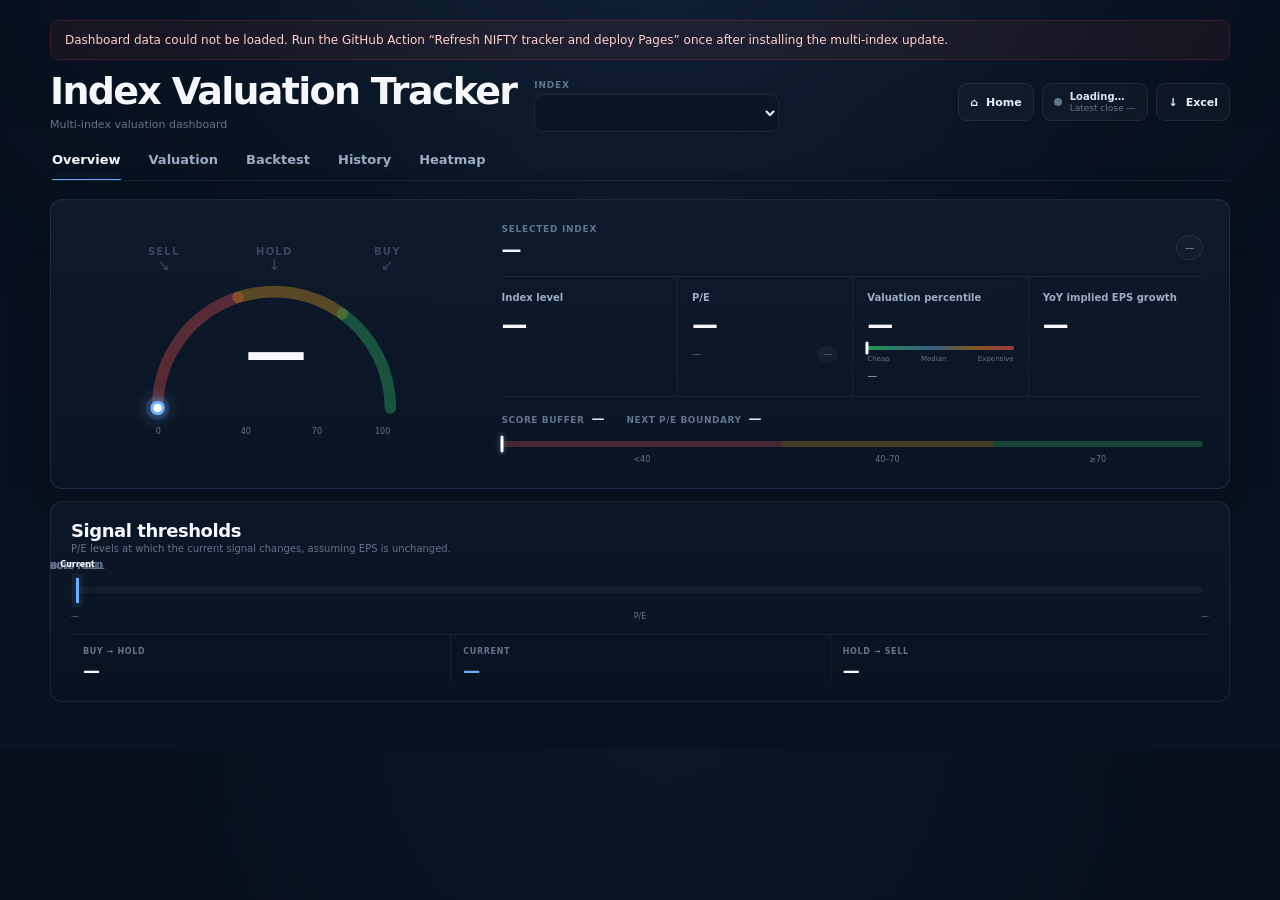
==== commit 7bf86eed: "Add files via upload" ====
--- a/index.html
+++ b/index.html
@@ -28,17 +28,27 @@
   <main class="shell">
     <header class="topbar">
       <div class="brand-block">
-        <h1><span id="desktopIndexTitle" class="desktop-title">Index Valuation Tracker</span><span class="mobile-title">Index Tracker</span></h1>
+        <div class="brand-copy">
+          <h1><span id="desktopIndexTitle" class="desktop-title">Index Valuation Tracker</span><span class="mobile-title">Index Tracker</span></h1>
+          <div id="indexSummaryLine" class="index-summary-line">Multi-index valuation dashboard</div>
+        </div>
         <div class="index-picker-wrap">
           <label for="indexSelect">Index</label>
           <select id="indexSelect" class="index-select" aria-label="Select NIFTY index"></select>
         </div>
       </div>
+
       <div class="top-actions">
         <a class="icon-button home-button" href="https://projectdwister.github.io/index-valuation-tracker/" aria-label="Go to Index Valuation Tracker home" title="Home">
           <span aria-hidden="true">⌂</span><span class="icon-button-text">Home</span>
         </a>
-        <div id="freshness" class="freshness"><span class="status-dot"></span><span>Loading…</span></div>
+        <div id="freshness" class="freshness" aria-live="polite">
+          <span class="status-dot"></span>
+          <span class="freshness-copy">
+            <strong id="marketStatusText">Loading…</strong>
+            <small id="freshnessDate">Latest close —</small>
+          </span>
+        </div>
         <a id="indexExcelDownload" class="icon-button" href="downloads/indices/nifty-50.xlsx" aria-label="Download selected index Excel model" title="Download selected index Excel model">
           <span aria-hidden="true">↓</span><span id="indexExcelText" class="icon-button-text">Excel</span>
         </a>
@@ -64,8 +74,8 @@
               <path class="dial-zone dial-sell" d="M30 110 A80 80 0 0 1 85.279 33.915"></path>
               <path class="dial-zone dial-hold" d="M85.279 33.915 A80 80 0 0 1 157.023 45.279"></path>
               <path class="dial-zone dial-buy" d="M157.023 45.279 A80 80 0 0 1 190 110"></path>
-              <circle id="dialMarkerHalo" class="dial-marker-halo" cx="30" cy="110" r="9"></circle>
-              <circle id="dialMarker" class="dial-marker" cx="30" cy="110" r="4.5"></circle>
+              <circle id="dialMarkerHalo" class="dial-marker-halo" cx="30" cy="110" r="8"></circle>
+              <circle id="dialMarker" class="dial-marker" cx="30" cy="110" r="4"></circle>
             </svg>
             <div class="dial-callouts" aria-hidden="true">
               <div id="calloutSell" class="dial-callout dial-callout-sell"><span class="callout-label">SELL</span><span class="callout-arrow">↘</span></div>
@@ -80,16 +90,49 @@
         </div>
 
         <div class="hero-context">
-          <div class="hero-context-grid">
-            <div class="hero-insight">
-              <span>Score buffer</span>
-              <strong id="scoreBuffer">—</strong>
-            </div>
-            <div class="hero-insight">
-              <span>Next P/E boundary</span>
-              <strong id="nextBoundary">—</strong>
-            </div>
-          </div>
+          <div class="selected-index-context">
+            <div>
+              <span class="context-label">Selected index</span>
+              <strong id="heroIndexName">—</strong>
+            </div>
+            <span id="heroIndexGroup" class="group-chip">—</span>
+          </div>
+
+          <div class="hero-metric-grid">
+            <div class="hero-metric spark-card">
+              <span class="metric-label">Index level</span>
+              <strong id="nifty" class="hero-metric-value">—</strong>
+              <div id="sparkNifty" class="sparkline-host" aria-hidden="true"></div>
+            </div>
+            <div class="hero-metric spark-card">
+              <span class="metric-label">P/E</span>
+              <strong id="pe" class="hero-metric-value">—</strong>
+              <div class="metric-footer"><span id="peVsMedian">—</span><span id="peDelta" class="micro-chip">—</span></div>
+              <div id="sparkPe" class="sparkline-host" aria-hidden="true"></div>
+            </div>
+            <div class="hero-metric percentile-card spark-card">
+              <span class="metric-label">Valuation percentile</span>
+              <strong id="percentile" class="hero-metric-value">—</strong>
+              <div class="percentile-track" aria-label="Valuation percentile from cheapest to most expensive">
+                <div class="percentile-gradient"></div>
+                <div id="percentileMarker" class="percentile-marker"></div>
+              </div>
+              <div class="percentile-labels"><span>Cheap</span><span>Median</span><span>Expensive</span></div>
+              <div id="quintile" class="metric-sub">—</div>
+              <div id="sparkPercentile" class="sparkline-host sparkline-lower" aria-hidden="true"></div>
+            </div>
+            <div class="hero-metric spark-card">
+              <span class="metric-label">YoY implied EPS growth</span>
+              <strong id="epsGrowth" class="hero-metric-value">—</strong>
+              <div id="sparkEps" class="sparkline-host" aria-hidden="true"></div>
+            </div>
+          </div>
+
+          <div class="hero-insights-row">
+            <div class="hero-insight-compact"><span>Score buffer</span><strong id="scoreBuffer">—</strong></div>
+            <div class="hero-insight-compact"><span>Next P/E boundary</span><strong id="nextBoundary">—</strong></div>
+          </div>
+
           <div class="hero-score-strip">
             <div class="score-track" aria-label="Composite model score">
               <div class="zones"><span></span><span></span><span></span></div>
@@ -101,40 +144,9 @@
         </div>
       </section>
 
-      <section class="metrics grid-4">
-        <article class="metric-card metric-card-clean spark-card">
-          <div class="metric-label">Index level</div>
-          <div id="nifty" class="metric-value">—</div>
-          <div id="sparkNifty" class="sparkline-host" aria-hidden="true"></div>
-        </article>
-        <article class="metric-card spark-card">
-          <div class="metric-label">P/E</div>
-          <div id="pe" class="metric-value">—</div>
-          <div class="metric-footer"><span id="peVsMedian">—</span><span id="peDelta" class="micro-chip">—</span></div>
-          <div id="sparkPe" class="sparkline-host" aria-hidden="true"></div>
-        </article>
-        <article class="metric-card percentile-card spark-card">
-          <div class="metric-label">Valuation percentile</div>
-          <div id="percentile" class="metric-value">—</div>
-          <div class="percentile-track" aria-label="Valuation percentile from cheapest to most expensive">
-            <div class="percentile-gradient"></div>
-            <div id="percentileMarker" class="percentile-marker"></div>
-          </div>
-          <div class="percentile-labels"><span>Cheap</span><span>Median</span><span>Expensive</span></div>
-          <div id="quintile" class="metric-sub">—</div>
-          <div id="sparkPercentile" class="sparkline-host sparkline-lower" aria-hidden="true"></div>
-        </article>
-        <article class="metric-card metric-card-clean spark-card">
-          <div class="metric-label">YoY implied EPS growth</div>
-          <div id="epsGrowth" class="metric-value">—</div>
-          <div id="sparkEps" class="sparkline-host" aria-hidden="true"></div>
-        </article>
-      </section>
-
-      <section class="card overview-threshold-card">
+      <section class="overview-threshold-card">
         <div class="section-head compact-head">
-          <h2>Signal thresholds</h2>
-          <div class="hint">EPS unchanged</div>
+          <div><h2>Signal thresholds</h2><div class="subhead-note">P/E levels at which the current signal changes, assuming EPS is unchanged.</div></div>
         </div>
         <div id="overviewBoundaryStrip" class="boundary-strip overview-boundary-strip" aria-label="P/E signal thresholds overview">
           <div class="boundary-zones"><span class="zone-buy"></span><span class="zone-hold"></span><span class="zone-sell"></span></div>
@@ -193,6 +205,10 @@
     <section id="panel-backtest" class="tab-panel" data-panel="backtest">
       <section class="card backtest-card">
         <div class="section-head"><div><h2>Forward returns by valuation</h2><div id="backtestMeta" class="subhead-note"></div></div></div>
+        <div class="backtest-visual">
+          <div class="backtest-visual-head"><span>3Y median CAGR by starting valuation</span><small>Higher bars indicate stronger subsequent returns</small></div>
+          <div id="backtestChart" class="backtest-chart" aria-label="3-year median CAGR by valuation bucket"></div>
+        </div>
         <div class="table-wrap">
           <table class="backtest-table">
             <thead><tr><th>Starting valuation</th><th>1Y median</th><th>3Y median CAGR</th><th>5Y median CAGR</th><th>10Y median CAGR</th><th>3Y loss freq.</th><th>3Y N</th></tr></thead>
@@ -225,13 +241,20 @@
     <section id="panel-heatmap" class="tab-panel" data-panel="heatmap">
       <section class="card heatmap-card">
         <div class="section-head heatmap-head">
-          <div><h2>Cross-index valuation heatmap</h2><div class="subhead-note">Compare each index against its own history.</div></div>
+          <div><h2>Cross-index valuation heatmap</h2><div class="subhead-note">Compare each index against its own history. Click a row to open its dashboard.</div></div>
           <div class="heatmap-controls">
             <input id="heatmapSearch" class="heatmap-search" type="search" placeholder="Search indices…" aria-label="Search indices" />
             <select id="heatmapGroup" class="heatmap-group" aria-label="Filter index group"><option value="All">All groups</option><option>Broad Market</option><option>Sectoral</option><option>Strategy / Thematic / Other</option></select>
-          </div>
-        </div>
-        <div class="table-wrap">
+            <select id="heatmapSort" class="heatmap-sort" aria-label="Sort heatmap">
+              <option value="score-desc">Score: high to low</option>
+              <option value="valuation-asc">Valuation: cheapest first</option>
+              <option value="eps-desc">EPS growth: high to low</option>
+              <option value="pe-asc">P/E: low to high</option>
+              <option value="name-asc">Index: A to Z</option>
+            </select>
+          </div>
+        </div>
+        <div class="table-wrap heatmap-wrap">
           <table class="heatmap-table">
             <thead><tr><th>Index</th><th>Group</th><th>P/E</th><th>Valuation %ile</th><th>EPS growth</th><th>Score</th><th>Signal</th></tr></thead>
             <tbody id="heatmapBody"></tbody>
--- a/styles.css
+++ b/styles.css
@@ -1,43 +1,63 @@
 :root{
-  --bg:#08111f;--panel:#0e1b2d;--text:#f3f7fc;--muted:#8ea3bd;--faint:#5f7590;
-  --line:rgba(255,255,255,.08);--buy:#22c55e;--hold:#f59e0b;--sell:#ef4444;--accent:#60a5fa;
-  --shadow:0 18px 54px rgba(0,0,0,.24)
+  --bg:#07111f;--panel:#0d1929;--panel-soft:#0a1625;--text:#f5f7fb;--muted:#9aadc3;--faint:#61758d;
+  --line:rgba(255,255,255,.075);--line-strong:rgba(255,255,255,.13);--buy:#22c55e;--hold:#f59e0b;--sell:#ef4444;--accent:#70aef8;
+  --shadow:0 18px 48px rgba(0,0,0,.20)
 }
-*{box-sizing:border-box}html{color-scheme:dark}body{margin:0;background:linear-gradient(180deg,#07111f 0%,#08111f 45%,#091423 100%);color:var(--text);font-family:Inter,ui-sans-serif,system-ui,-apple-system,BlinkMacSystemFont,"Segoe UI",sans-serif;-webkit-font-smoothing:antialiased}
-body[data-signal="buy"]{--signal:var(--buy);--signal-rgb:34,197,94}body[data-signal="hold"]{--signal:var(--hold);--signal-rgb:245,158,11}body[data-signal="sell"]{--signal:var(--sell);--signal-rgb:239,68,68}body:not([data-signal]){--signal:var(--accent);--signal-rgb:96,165,250}
-.ambient-glow{position:fixed;z-index:-1;inset:-15vh -15vw auto -15vw;height:60vh;pointer-events:none;background:radial-gradient(ellipse at 50% 0%,rgba(var(--signal-rgb),.11),rgba(var(--signal-rgb),.025) 42%,transparent 72%);filter:blur(8px);transition:background .5s ease}
-.shell{width:min(1180px,calc(100% - 40px));margin:0 auto;padding:22px 0 44px}.topbar{display:flex;align-items:flex-start;justify-content:space-between;gap:20px;margin-bottom:14px}.brand-block{min-width:0;display:flex;align-items:flex-end;gap:18px;flex-wrap:wrap}h1,h2,p{margin:0}h1{font-size:clamp(29px,4vw,42px);line-height:1.04;letter-spacing:-.05em;font-weight:850}h2{font-size:20px;line-height:1.2;letter-spacing:-.028em}.mobile-title{display:none}.index-picker-wrap{display:grid;gap:4px}.index-picker-wrap label{font-size:9px;color:var(--faint);font-weight:800;letter-spacing:.08em;text-transform:uppercase}.index-select,.heatmap-group,.heatmap-search{height:38px;border:1px solid var(--line);border-radius:10px;background:#0b1728;color:var(--text);padding:0 10px;font:inherit;font-size:12px;outline:none}.index-select{min-width:240px}.heatmap-search{min-width:210px}.top-actions{display:flex;align-items:center;gap:10px;flex-wrap:wrap}.freshness,.icon-button{display:inline-flex;align-items:center;gap:8px;height:38px;padding:0 12px;border-radius:10px;border:1px solid var(--line);background:rgba(255,255,255,.03);color:var(--muted);font-size:11px}.icon-button{text-decoration:none;color:var(--text);font-weight:750}.status-dot{width:7px;height:7px;border-radius:50%;background:var(--faint)}.freshness.fresh .status-dot{background:var(--buy);box-shadow:0 0 0 4px rgba(34,197,94,.12)}.freshness.stale .status-dot{background:var(--hold);box-shadow:0 0 0 4px rgba(245,158,11,.12)}
-.sticky-summary{position:fixed;z-index:40;top:0;left:0;right:0;transform:translateY(-115%);opacity:0;border-bottom:1px solid rgba(255,255,255,.08);background:rgba(6,15,27,.86);backdrop-filter:blur(18px);transition:.25s ease}.sticky-summary.visible{transform:translateY(0);opacity:1}.sticky-inner{width:min(1180px,calc(100% - 32px));height:48px;margin:0 auto;display:flex;align-items:center;justify-content:space-between;gap:24px}.sticky-inner>strong{font-size:12px}.sticky-metrics{display:flex;gap:18px;color:var(--faint);font-size:9px}.sticky-metrics b{margin-left:5px;color:var(--text);font-size:11px}.sticky-score.BUY{color:var(--buy)!important}.sticky-score.HOLD{color:var(--hold)!important}.sticky-score.SELL{color:var(--sell)!important}
-.tab-nav{display:flex;align-items:center;gap:8px;flex-wrap:wrap;padding:8px;margin-bottom:16px;border:1px solid var(--line);border-radius:15px;background:rgba(255,255,255,.025)}.tab-button{position:relative;border:0;background:transparent;color:var(--muted);padding:10px 15px;border-radius:11px;font:inherit;font-size:13px;font-weight:760;cursor:pointer}.tab-button:hover{color:var(--text);background:rgba(255,255,255,.04)}.tab-button.active{color:var(--text);background:rgba(255,255,255,.055)}.tab-button.active:after{content:"";position:absolute;left:16px;right:16px;bottom:5px;height:2px;border-radius:999px;background:var(--signal);box-shadow:0 0 14px rgba(var(--signal-rgb),.42)}.tab-panel{display:none}.tab-panel.active{display:block}.tab-panel>*+*{margin-top:12px}
-.card,.metric-card,.hero{border:1px solid rgba(255,255,255,.08);background:linear-gradient(180deg,rgba(16,30,49,.94),rgba(11,24,40,.96));border-radius:16px;box-shadow:inset 0 1px 0 rgba(255,255,255,.026),var(--shadow)}.card{padding:19px}.hero{display:grid;grid-template-columns:minmax(330px,.86fr) minmax(0,1.14fr);gap:28px;align-items:center;padding:20px 24px;border-color:rgba(var(--signal-rgb),.16)}
-.availability-banner{margin-bottom:12px;padding:12px 14px;border-radius:12px;border:1px solid rgba(245,158,11,.22);background:rgba(245,158,11,.08);color:#ffe1a1;font-size:12px}
-.dial-column{display:flex;align-items:center;justify-content:center}.score-dial{position:relative;width:min(100%,340px);height:200px}.score-dial svg{position:absolute;inset:0;width:100%;height:100%;overflow:visible}.dial-track,.dial-zone{fill:none;stroke-linecap:round;stroke-width:10}.dial-track{stroke:rgba(255,255,255,.045)}.dial-sell{stroke:var(--sell)}.dial-hold{stroke:var(--hold)}.dial-buy{stroke:var(--buy)}.dial-marker-halo{fill:rgba(var(--signal-rgb),.16);filter:drop-shadow(0 0 9px rgba(var(--signal-rgb),.45));transition:cx .65s cubic-bezier(.2,.8,.2,1),cy .65s cubic-bezier(.2,.8,.2,1)}.dial-marker{fill:#fff;stroke:var(--signal);stroke-width:2;filter:drop-shadow(0 0 6px rgba(var(--signal-rgb),.75));transition:cx .65s cubic-bezier(.2,.8,.2,1),cy .65s cubic-bezier(.2,.8,.2,1)}
-.dial-callouts{position:absolute;left:0;right:0;top:0;height:40px;pointer-events:none}.dial-callout{position:absolute;display:flex;flex-direction:column;align-items:center;gap:1px;color:var(--faint);opacity:.55;transition:.22s ease}.dial-callout-sell{left:6%}.dial-callout-hold{left:50%;transform:translateX(-50%)}.dial-callout-buy{right:6%}.callout-label{font-size:10px;font-weight:850;letter-spacing:.12em}.callout-arrow{font-size:18px}.dial-callout.active{opacity:1}.dial-callout-sell.active{color:var(--sell);text-shadow:0 0 18px rgba(239,68,68,.35)}.dial-callout-hold.active{color:var(--hold);text-shadow:0 0 18px rgba(245,158,11,.35)}.dial-callout-buy.active{color:var(--buy);text-shadow:0 0 18px rgba(34,197,94,.35)}
-.dial-score-wrap{position:absolute;left:50%;top:112px;width:72%;transform:translate(-50%,-50%);text-align:center}.hero-score{font-size:clamp(48px,6vw,66px);line-height:.9;font-weight:870;letter-spacing:-.06em;font-variant-numeric:tabular-nums}.signal-score.BUY{color:var(--buy);text-shadow:0 0 28px rgba(34,197,94,.15)}.signal-score.HOLD{color:var(--hold);text-shadow:0 0 28px rgba(245,158,11,.15)}.signal-score.SELL{color:var(--sell);text-shadow:0 0 28px rgba(239,68,68,.15)}.dial-scale{position:absolute;left:13%;right:13%;bottom:1px;height:17px;color:var(--faint);font-size:8px}.dial-scale span{position:absolute;transform:translateX(-50%)}.dial-scale span:last-child{transform:none}
-.hero-context{display:flex;flex-direction:column;gap:20px;padding:5px 0}.hero-context-grid{display:grid;grid-template-columns:1fr 1fr;gap:10px}.hero-insight{padding:14px 15px;border:1px solid rgba(255,255,255,.055);border-radius:10px;background:rgba(255,255,255,.018)}.hero-insight span{display:block;margin-bottom:7px;color:var(--faint);font-size:9px}.hero-insight strong{display:block;font-size:17px;letter-spacing:-.02em}.score-track{position:relative;height:7px;border-radius:999px;background:rgba(255,255,255,.05)}.zones,.summary-zones{position:absolute;inset:0;display:grid;grid-template-columns:40fr 30fr 30fr;overflow:hidden;border-radius:999px}.zones span:nth-child(1),.summary-zones span:nth-child(1){background:rgba(239,68,68,.28)}.zones span:nth-child(2),.summary-zones span:nth-child(2){background:rgba(245,158,11,.28)}.zones span:nth-child(3),.summary-zones span:nth-child(3){background:rgba(34,197,94,.28)}.score-fill,.summary-fill{position:absolute;inset:0 auto 0 0;border-radius:999px;background:rgba(255,255,255,.52)}.score-marker,.summary-marker{position:absolute;top:50%;width:3px;height:20px;border-radius:4px;background:#fff;transform:translate(-1.5px,-50%)}.score-labels,.summary-score-labels{display:grid;grid-template-columns:40fr 30fr 30fr;margin-top:9px;color:var(--faint);font-size:9px;text-align:center}
-.grid-4{display:grid;grid-template-columns:repeat(4,1fr);gap:10px}.metric-card{position:relative;overflow:hidden;min-height:140px;padding:17px 17px 42px}.metric-label{color:var(--muted);font-size:10px;font-weight:750}.metric-value{margin:12px 0 10px;font-size:29px;line-height:1;font-weight:820;letter-spacing:-.035em}.metric-sub{margin-top:8px;color:var(--muted);font-size:11px}.metric-footer{display:flex;align-items:center;justify-content:space-between;gap:8px;color:var(--muted);font-size:10px}.micro-chip{display:inline-flex;padding:3px 6px;border-radius:5px;background:rgba(255,255,255,.04)}.micro-chip.positive{color:#91e9ad;background:rgba(34,197,94,.12)}.micro-chip.negative{color:#ffaaaa;background:rgba(239,68,68,.12)}.percentile-track{position:relative;height:5px;margin:3px 0 6px;border-radius:999px;background:rgba(255,255,255,.05)}.percentile-gradient{position:absolute;inset:0;border-radius:999px;background:linear-gradient(90deg,rgba(34,197,94,.72),rgba(96,165,250,.38) 45%,rgba(245,158,11,.48) 72%,rgba(239,68,68,.72))}.percentile-marker{position:absolute;top:50%;left:0;width:3px;height:15px;border-radius:3px;background:#fff;transform:translate(-1.5px,-50%)}.percentile-labels{display:flex;justify-content:space-between;color:var(--faint);font-size:8px}.sparkline-host{position:absolute;left:12px;right:12px;bottom:7px;height:30px;opacity:.72}.sparkline-host svg{width:100%;height:100%}.spark-path{fill:none;stroke:rgba(110,179,255,.84);stroke-width:1.5;vector-effect:non-scaling-stroke}.spark-area{fill:rgba(96,165,250,.055)}.spark-dot{fill:#b7d8ff}.spark-card:not(.sparkline-ready){padding-bottom:18px}.spark-card:not(.sparkline-ready) .sparkline-host{display:none}
-.section-head{display:flex;align-items:flex-end;justify-content:space-between;gap:18px;margin-bottom:16px}.compact-head{margin-bottom:14px}.hint,.subhead-note{color:var(--faint);font-size:10px;line-height:1.4}.boundary-strip{position:relative;height:30px;margin:22px 6px 4px}.boundary-zones{position:absolute;inset:9px 0 auto 0;height:7px;display:flex;overflow:hidden;border-radius:999px;background:rgba(255,255,255,.04)}.boundary-zones span{height:100%}.zone-buy{background:rgba(34,197,94,.42)}.zone-hold{background:rgba(245,158,11,.42)}.zone-sell{background:rgba(239,68,68,.42)}.boundary-tick{position:absolute;top:2px;width:2px;height:22px;background:rgba(255,255,255,.68);transform:translateX(-1px)}.boundary-tick span{position:absolute;top:-18px;left:50%;transform:translateX(-50%);color:var(--faint);font-size:8px;font-weight:750;white-space:nowrap}.current-tick{width:3px;height:26px;top:0;background:var(--signal);box-shadow:0 0 0 4px rgba(var(--signal-rgb),.11),0 0 22px rgba(var(--signal-rgb),.32)}.current-tick span{color:var(--text)}.boundary-scale-labels{display:flex;justify-content:space-between;color:var(--faint);font-size:9px}.boundary-summary-grid,.overview-threshold-grid{display:grid;grid-template-columns:repeat(3,1fr);gap:8px;margin-top:15px}.boundary-summary-item,.overview-threshold-item{padding:12px 13px;border:1px solid rgba(255,255,255,.055);border-radius:8px;background:rgba(255,255,255,.02)}.boundary-summary-item{display:grid;grid-template-columns:1fr auto;gap:4px 12px}.boundary-summary-label,.overview-threshold-item span{display:block;color:var(--faint);font-size:9px;font-weight:800;letter-spacing:.08em}.boundary-summary-item strong,.overview-threshold-item strong{display:block;margin-top:6px;font-size:19px;letter-spacing:-.025em}.boundary-summary-item>span:not(.boundary-summary-label):not(.delta-pill){color:var(--muted);font-size:10px}.delta-pill{justify-self:end;padding:3px 6px;border-radius:5px;background:rgba(255,255,255,.04);font-size:9px}.current-boundary-card,.overview-threshold-item.current{border-color:rgba(var(--signal-rgb),.18);background:linear-gradient(180deg,rgba(var(--signal-rgb),.055),rgba(255,255,255,.018))}.current-boundary-card strong,.overview-threshold-item.current strong{color:var(--signal)}
-.grid-2{display:grid;grid-template-columns:1fr 1fr;gap:10px}.driver-row{display:grid;grid-template-columns:110px 1fr 43px;align-items:center;gap:12px;padding:11px 0;border-bottom:1px solid rgba(255,255,255,.045)}.driver-copy span{font-size:12px;font-weight:700}.driver-copy small{display:block;color:var(--faint);font-size:9px}.driver-bar{height:5px;border-radius:999px;background:rgba(255,255,255,.055);overflow:hidden}.driver-fill{height:100%;border-radius:inherit}.valuation-fill{background:var(--accent)}.growth-fill{background:#9b8cf2}.driver-row strong{text-align:right;font-size:13px}.mini-grid{display:grid;gap:7px;margin-top:13px}.mini-grid-3{grid-template-columns:repeat(3,1fr)}.mini-grid div{padding:10px 11px;border:1px solid rgba(255,255,255,.045);border-radius:7px;background:rgba(255,255,255,.018)}.mini-grid span{display:block;color:var(--faint);font-size:9px;margin-bottom:5px}.mini-grid strong{font-size:14px}.explanation-copy{display:grid;gap:10px;color:#b4c4d7;font-size:13px;line-height:1.55}.explanation-copy strong{color:var(--text)}
-.table-wrap{overflow:auto;border-radius:10px;border:1px solid rgba(255,255,255,.04)}.table-wrap.compact{border:0}table{width:100%;border-collapse:collapse;min-width:680px}th,td{padding:12px 11px;text-align:left;border-bottom:1px solid rgba(255,255,255,.05);font-size:12px}th{color:var(--faint);font-size:9px;text-transform:uppercase;letter-spacing:.04em;background:rgba(255,255,255,.015)}td{color:#d8e4f1}.backtest-table tr.current{background:linear-gradient(90deg,rgba(var(--signal-rgb),.13),rgba(96,165,250,.05));box-shadow:inset 3px 0 0 var(--signal)}.current-badge{display:inline-flex;margin-left:7px;padding:2px 5px;border-radius:999px;background:rgba(var(--signal-rgb),.11);color:var(--signal);font-size:8px;font-weight:800}.badge{display:inline-flex;min-width:52px;justify-content:center;padding:4px 8px;border-radius:999px;font-size:9px;font-weight:850}.badge.BUY{color:#9af2b9;background:rgba(34,197,94,.12)}.badge.HOLD{color:#ffd879;background:rgba(245,158,11,.12)}.badge.SELL{color:#ffadad;background:rgba(239,68,68,.12)}.log-score.BUY{color:var(--buy);font-weight:800}.log-score.HOLD{color:var(--hold);font-weight:800}.log-score.SELL{color:var(--sell);font-weight:800}
-.score-history-host{min-height:255px}.chart{height:235px}.chart svg{width:100%;height:100%}.history-mode{padding:4px 8px;border:1px solid var(--line);border-radius:6px;color:var(--muted);font-size:9px}.score-summary{display:grid;gap:16px}.summary-score{font-size:58px;font-weight:860;letter-spacing:-.05em}.summary-score.BUY{color:var(--buy)}.summary-score.HOLD{color:var(--hold)}.summary-score.SELL{color:var(--sell)}.summary-stat-grid{display:grid;grid-template-columns:repeat(3,1fr);gap:8px}.summary-stat{padding:11px;border:1px solid rgba(255,255,255,.045);border-radius:8px;background:rgba(255,255,255,.018)}.summary-stat span{display:block;color:var(--faint);font-size:9px;margin-bottom:5px}.summary-stat strong{font-size:15px}.summary-score-track{position:relative;height:7px;background:rgba(255,255,255,.05);border-radius:999px}
-.methodology-card summary{display:flex;align-items:center;justify-content:space-between;list-style:none;cursor:pointer}.methodology-card summary::-webkit-details-marker{display:none}.methodology-content{display:grid;gap:9px;margin-top:12px;color:#b4c4d7;font-size:12px;line-height:1.55}.source-strip{display:flex;justify-content:space-between;margin-top:14px;padding-top:12px;border-top:1px solid rgba(255,255,255,.06);color:var(--muted);font-size:10px}.text-link{color:#9bc2ff;text-decoration:none;font-size:10px}.coverage-grid{display:grid;grid-template-columns:repeat(2,1fr);gap:8px}.coverage-grid div{padding:12px;border:1px solid rgba(255,255,255,.05);border-radius:8px;background:rgba(255,255,255,.018)}.coverage-grid span{display:block;color:var(--faint);font-size:9px}.coverage-grid strong{display:block;margin-top:5px;font-size:16px}
-.heatmap-head{align-items:center}.heatmap-controls{display:flex;gap:8px;flex-wrap:wrap}.heatmap-table tbody tr{cursor:pointer}.heatmap-table tbody tr:hover{background:rgba(255,255,255,.035)}.heatmap-table .score-cell.BUY{color:var(--buy);font-weight:850}.heatmap-table .score-cell.HOLD{color:var(--hold);font-weight:850}.heatmap-table .score-cell.SELL{color:var(--sell);font-weight:850}.heatmap-table .muted-cell{color:var(--faint)}
-.error{margin-bottom:12px;padding:12px 14px;border:1px solid rgba(239,68,68,.22);border-radius:10px;background:rgba(239,68,68,.08);color:#ffd0d0;font-size:12px}
-@media(max-width:1080px){.hero{grid-template-columns:1fr}.grid-4{grid-template-columns:repeat(2,1fr)}.grid-2{grid-template-columns:1fr}}
-@media(max-width:700px){.shell{width:min(100% - 18px,1180px);padding-top:15px}.topbar{gap:12px}.brand-block{align-items:flex-start;gap:10px}.desktop-title{display:none}.mobile-title{display:inline}.index-picker-wrap{width:100%}.index-select{width:100%;min-width:0}.top-actions{width:100%;justify-content:space-between}.icon-button-text{display:none}.tab-nav{overflow-x:auto;flex-wrap:nowrap}.tab-button{white-space:nowrap}.hero{padding:16px 14px}.score-dial{height:190px;max-width:320px}.dial-score-wrap{top:110px}.hero-context-grid,.grid-4,.boundary-summary-grid,.overview-threshold-grid,.mini-grid-3,.summary-stat-grid{grid-template-columns:1fr}.metric-card{min-height:122px}.heatmap-head{align-items:flex-start;flex-direction:column}.heatmap-controls{width:100%}.heatmap-search,.heatmap-group{width:100%;min-width:0}.sticky-inner>strong{display:none}.sticky-metrics{width:100%;justify-content:space-between;gap:8px}}
+*{box-sizing:border-box}html{color-scheme:dark}
+body{margin:0;color:var(--text);background:radial-gradient(circle at 52% -12%,rgba(96,165,250,.055),transparent 32rem),linear-gradient(180deg,#06101d 0%,#07111f 42%,#081321 100%);font-family:Inter,ui-sans-serif,system-ui,-apple-system,BlinkMacSystemFont,"Segoe UI",sans-serif;-webkit-font-smoothing:antialiased;text-rendering:optimizeLegibility}
+body[data-signal="buy"]{--signal:var(--buy);--signal-rgb:34,197,94}body[data-signal="hold"]{--signal:var(--hold);--signal-rgb:245,158,11}body[data-signal="sell"]{--signal:var(--sell);--signal-rgb:239,68,68}body:not([data-signal]){--signal:var(--accent);--signal-rgb:112,174,248}
+a{color:inherit}h1,h2,p{margin:0}button,input,select{font:inherit}
+.ambient-glow{position:fixed;z-index:-1;inset:-16vh -15vw auto -15vw;height:64vh;pointer-events:none;background:radial-gradient(ellipse at 50% 0%,rgba(var(--signal-rgb),.08),rgba(var(--signal-rgb),.018) 44%,transparent 74%);filter:blur(10px);transition:background .4s ease}
+.shell{width:min(1180px,calc(100% - 44px));margin:0 auto;padding:20px 0 48px}
 
-/* Live NSE market-status dot. The date text remains the latest published close. */
-.freshness.market-open .status-dot{background:var(--buy);box-shadow:0 0 0 4px rgba(34,197,94,.12)}
-.freshness.market-closed .status-dot{background:var(--sell);box-shadow:0 0 0 4px rgba(239,68,68,.12)}
+/* Header */
+.topbar{display:flex;align-items:center;justify-content:space-between;gap:24px;margin-bottom:6px}.brand-block{display:flex;align-items:flex-end;gap:18px;min-width:0}.brand-copy{min-width:0}
+h1{font-size:clamp(28px,3.5vw,38px);line-height:1.05;letter-spacing:-.045em;font-weight:840}.mobile-title{display:none}.index-summary-line{margin-top:6px;color:var(--faint);font-size:11px;line-height:1.3;white-space:nowrap;overflow:hidden;text-overflow:ellipsis}
+.index-picker-wrap{display:grid;gap:4px;min-width:245px}.index-picker-wrap label{font-size:9px;color:var(--faint);font-weight:800;letter-spacing:.09em;text-transform:uppercase}
+.index-select,.heatmap-group,.heatmap-search,.heatmap-sort{height:38px;border:1px solid var(--line);border-radius:9px;background:rgba(11,23,40,.9);color:var(--text);padding:0 11px;outline:none;transition:border-color .18s ease,background .18s ease}
+.index-select:focus,.heatmap-group:focus,.heatmap-search:focus,.heatmap-sort:focus{border-color:rgba(112,174,248,.45);background:#0d1c30}.index-select{min-width:245px}
+.top-actions{display:flex;align-items:center;justify-content:flex-end;gap:8px;flex-wrap:wrap}.icon-button,.freshness{display:inline-flex;align-items:center;gap:8px;min-height:38px;padding:0 11px;border:1px solid var(--line);border-radius:9px;background:rgba(255,255,255,.026);color:var(--muted);font-size:11px}.icon-button{text-decoration:none;color:#e7eef7;font-weight:740;transition:.18s ease}.icon-button:hover{background:rgba(255,255,255,.045);border-color:var(--line-strong)}
+.freshness{padding-right:12px;white-space:nowrap}.status-dot{width:8px;height:8px;border-radius:50%;background:var(--faint);flex:0 0 auto}.freshness-copy{display:grid;gap:1px;line-height:1.15}.freshness-copy strong{font-size:10px;color:#dbe7f4;font-weight:760}.freshness-copy small{font-size:9px;color:var(--faint)}.freshness.market-open .status-dot{background:var(--buy);box-shadow:0 0 0 4px rgba(34,197,94,.11)}.freshness.market-closed .status-dot{background:var(--sell);box-shadow:0 0 0 4px rgba(239,68,68,.10)}
 
-/* Home navigation */
-.home-button{white-space:nowrap}
-.sticky-brand-group{display:flex;align-items:center;gap:9px;min-width:0}
-.sticky-home-button{display:inline-flex;align-items:center;justify-content:center;width:28px;height:28px;border:1px solid var(--line);border-radius:8px;background:rgba(255,255,255,.035);color:var(--text);text-decoration:none;font-size:16px;line-height:1;transition:.18s ease}
-.sticky-home-button:hover{border-color:var(--line-strong);background:rgba(255,255,255,.06)}
+/* Sticky header */
+.sticky-summary{position:fixed;z-index:50;top:0;left:0;right:0;transform:translateY(-115%);opacity:0;border-bottom:1px solid var(--line);background:rgba(5,14,25,.88);backdrop-filter:blur(18px) saturate(130%);transition:transform .22s ease,opacity .22s ease;box-shadow:0 10px 26px rgba(0,0,0,.16)}.sticky-summary.visible{transform:translateY(0);opacity:1}.sticky-inner{width:min(1180px,calc(100% - 32px));height:46px;margin:0 auto;display:flex;align-items:center;justify-content:space-between;gap:24px}.sticky-brand-group{display:flex;align-items:center;gap:9px;min-width:0}.sticky-brand-group strong{font-size:12px;white-space:nowrap}.sticky-home-button{display:inline-flex;align-items:center;justify-content:center;width:27px;height:27px;border:1px solid var(--line);border-radius:7px;background:rgba(255,255,255,.03);text-decoration:none;font-size:15px}.sticky-metrics{display:flex;gap:18px;color:var(--faint);font-size:9px}.sticky-metrics b{margin-left:5px;color:var(--text);font-size:11px;font-variant-numeric:tabular-nums}.sticky-score.BUY{color:var(--buy)!important}.sticky-score.HOLD{color:var(--hold)!important}.sticky-score.SELL{color:var(--sell)!important}
 
-@media (max-width:760px){
-  .home-button .icon-button-text{display:none}
-  .home-button{width:38px;padding:0;justify-content:center}
-  .sticky-brand-group #stickyTitle{display:none}
-}
+/* Minimal navigation */
+.tab-nav{display:flex;align-items:center;gap:28px;margin:0 0 18px;padding:0 2px;border-bottom:1px solid rgba(255,255,255,.06);overflow-x:auto;scrollbar-width:none}.tab-nav::-webkit-scrollbar{display:none}.tab-button{position:relative;flex:0 0 auto;padding:14px 0 13px;border:0;background:transparent;color:var(--muted);font-size:13px;font-weight:710;cursor:pointer;transition:color .18s ease}.tab-button:hover{color:#dce7f4}.tab-button.active{color:var(--text)}.tab-button.active:after{content:"";position:absolute;left:0;right:0;bottom:-1px;height:2px;border-radius:999px;background:var(--accent);box-shadow:0 0 12px rgba(112,174,248,.26)}.tab-panel{display:none}.tab-panel.active{display:block}.tab-panel>*+*{margin-top:12px}
+
+/* Main surfaces */
+.card,.hero,.overview-threshold-card{border:1px solid var(--line);background:linear-gradient(180deg,rgba(14,27,45,.94),rgba(10,21,36,.95));border-radius:12px;box-shadow:inset 0 1px 0 rgba(255,255,255,.02),var(--shadow)}.card{padding:20px}.hero{display:grid;grid-template-columns:minmax(300px,.72fr) minmax(0,1.28fr);gap:30px;align-items:center;padding:24px 26px;border-color:rgba(var(--signal-rgb),.13)}.availability-banner{margin-bottom:12px;padding:11px 13px;border:1px solid rgba(245,158,11,.18);border-radius:9px;background:rgba(245,158,11,.065);color:#f7d996;font-size:11px;line-height:1.45}
+/* Gauge */
+.dial-column{display:flex;justify-content:center;min-width:0}.score-dial{position:relative;width:min(100%,320px);height:196px}.score-dial svg{position:absolute;inset:0;width:100%;height:100%;overflow:visible}.dial-track,.dial-zone{fill:none;stroke-linecap:round;stroke-width:8}.dial-track{stroke:rgba(255,255,255,.045)}.dial-zone{opacity:.30;transition:opacity .25s ease,filter .25s ease}.dial-sell{stroke:var(--sell)}.dial-hold{stroke:var(--hold)}.dial-buy{stroke:var(--buy)}body[data-signal="sell"] .dial-sell,body[data-signal="hold"] .dial-hold,body[data-signal="buy"] .dial-buy{opacity:.98;filter:drop-shadow(0 0 8px rgba(var(--signal-rgb),.20))}
+.dial-marker-halo{fill:rgba(var(--signal-rgb),.15);filter:drop-shadow(0 0 8px rgba(var(--signal-rgb),.38));transition:cx .62s cubic-bezier(.2,.8,.2,1),cy .62s cubic-bezier(.2,.8,.2,1)}.dial-marker{fill:#fff;stroke:var(--signal);stroke-width:2;filter:drop-shadow(0 0 6px rgba(var(--signal-rgb),.75));transition:cx .62s cubic-bezier(.2,.8,.2,1),cy .62s cubic-bezier(.2,.8,.2,1)}
+.dial-callouts{position:absolute;left:3%;right:3%;top:0;height:38px;pointer-events:none}.dial-callout{position:absolute;display:flex;flex-direction:column;align-items:center;gap:1px;color:var(--faint);opacity:.50;transition:.2s ease}.dial-callout-sell{left:8%}.dial-callout-hold{left:50%;transform:translateX(-50%)}.dial-callout-buy{right:8%}.callout-label{font-size:10px;font-weight:820;letter-spacing:.12em}.callout-arrow{font-size:15px;line-height:1}.dial-callout.active{opacity:1;color:var(--signal);text-shadow:0 0 16px rgba(var(--signal-rgb),.28)}
+.dial-score-wrap{position:absolute;left:50%;top:106px;transform:translate(-50%,-50%);width:72%;text-align:center}.hero-score{font-size:clamp(48px,5.6vw,62px);line-height:.9;font-weight:860;letter-spacing:-.06em;font-variant-numeric:tabular-nums}.signal-score.BUY{color:var(--buy)}.signal-score.HOLD{color:var(--hold)}.signal-score.SELL{color:var(--sell)}.dial-scale{position:absolute;left:13%;right:13%;bottom:0;height:15px;color:var(--faint);font-size:8px;font-variant-numeric:tabular-nums}.dial-scale span{position:absolute;transform:translateX(-50%)}.dial-scale span:last-child{transform:none}
+
+/* Hero hierarchy */
+.hero-context{min-width:0}.selected-index-context{display:flex;align-items:flex-end;justify-content:space-between;gap:16px;margin-bottom:16px}.context-label{display:block;margin-bottom:4px;color:var(--faint);font-size:9px;font-weight:780;letter-spacing:.08em;text-transform:uppercase}.selected-index-context strong{display:block;font-size:20px;line-height:1.1;letter-spacing:-.025em}.group-chip{display:inline-flex;align-items:center;min-height:25px;padding:0 8px;border:1px solid var(--line);border-radius:999px;color:var(--muted);font-size:9px;white-space:nowrap;background:rgba(255,255,255,.02)}
+.hero-metric-grid{display:grid;grid-template-columns:repeat(4,minmax(0,1fr));border-top:1px solid rgba(255,255,255,.055);border-bottom:1px solid rgba(255,255,255,.055)}.hero-metric{position:relative;min-height:118px;padding:15px 14px 29px 0}.hero-metric+.hero-metric{padding-left:14px;border-left:1px solid rgba(255,255,255,.055)}.metric-label{display:block;color:var(--muted);font-size:10px;font-weight:720}.hero-metric-value{display:block;margin-top:9px;font-size:26px;line-height:1;font-weight:820;letter-spacing:-.035em;font-variant-numeric:tabular-nums}.metric-footer{display:flex;align-items:center;justify-content:space-between;gap:6px;margin-top:8px;color:var(--faint);font-size:9px}.metric-sub{margin-top:7px;color:var(--muted);font-size:10px}.micro-chip{display:inline-flex;padding:3px 6px;border-radius:999px;background:rgba(255,255,255,.04);white-space:nowrap}.micro-chip.positive{color:#a4eabc;background:rgba(34,197,94,.085)}.micro-chip.negative{color:#ffb6b6;background:rgba(239,68,68,.085)}
+.percentile-track{position:relative;height:4px;margin:8px 0 5px;border-radius:999px;background:rgba(255,255,255,.05)}.percentile-gradient{position:absolute;inset:0;border-radius:999px;background:linear-gradient(90deg,rgba(34,197,94,.7),rgba(112,174,248,.40) 45%,rgba(245,158,11,.45) 72%,rgba(239,68,68,.65))}.percentile-marker{position:absolute;top:50%;width:3px;height:13px;border-radius:4px;background:#fff;transform:translate(-1.5px,-50%)}.percentile-labels{display:flex;justify-content:space-between;color:var(--faint);font-size:7px}
+.sparkline-host{position:absolute;left:0;right:10px;bottom:5px;height:20px;opacity:.56;pointer-events:none}.hero-metric+.hero-metric .sparkline-host{left:14px}.sparkline-host svg{width:100%;height:100%}.spark-path{fill:none;stroke:rgba(112,174,248,.76);stroke-width:1.35;vector-effect:non-scaling-stroke}.spark-area{fill:rgba(112,174,248,.04)}.spark-dot{fill:#c5ddfb}.spark-card:not(.sparkline-ready){padding-bottom:15px}.spark-card:not(.sparkline-ready) .sparkline-host{display:none}
+.hero-insights-row{display:flex;gap:22px;align-items:center;margin-top:14px;flex-wrap:wrap}.hero-insight-compact{display:flex;align-items:baseline;gap:7px;min-width:0}.hero-insight-compact span{color:var(--faint);font-size:9px;text-transform:uppercase;letter-spacing:.06em;font-weight:760}.hero-insight-compact strong{font-size:13px;color:#dfe9f4;font-variant-numeric:tabular-nums}.hero-score-strip{margin-top:15px}.score-track{position:relative;height:6px;border-radius:999px;background:rgba(255,255,255,.045);overflow:visible}.zones{position:absolute;inset:0;display:grid;grid-template-columns:40fr 30fr 30fr;overflow:hidden;border-radius:999px}.zones span:nth-child(1){background:rgba(239,68,68,.22)}.zones span:nth-child(2){background:rgba(245,158,11,.22)}.zones span:nth-child(3){background:rgba(34,197,94,.22)}.score-fill{position:absolute;inset:0 auto 0 0;width:0;border-radius:999px;background:rgba(255,255,255,.33);transition:width .5s ease}.score-marker{position:absolute;top:50%;width:3px;height:17px;border-radius:4px;background:#fff;transform:translate(-1.5px,-50%);box-shadow:0 0 0 3px rgba(255,255,255,.055),0 0 12px rgba(var(--signal-rgb),.28)}.score-labels{display:grid;grid-template-columns:40fr 30fr 30fr;margin-top:8px;color:var(--faint);font-size:8px;text-align:center}
+/* Thresholds and secondary cards */
+.overview-threshold-card{padding:18px 20px;background:linear-gradient(180deg,rgba(13,25,41,.76),rgba(9,19,33,.72));box-shadow:none}.section-head{display:flex;align-items:flex-end;justify-content:space-between;gap:18px;margin-bottom:15px}.compact-head{margin-bottom:13px}h2{font-size:18px;line-height:1.2;letter-spacing:-.025em;font-weight:770}.hint,.subhead-note{color:var(--faint);font-size:10px;line-height:1.45}
+.boundary-strip{position:relative;height:30px;margin:22px 6px 4px}.boundary-zones{position:absolute;inset:9px 0 auto 0;height:6px;display:flex;overflow:hidden;border-radius:999px;background:rgba(255,255,255,.04)}.boundary-zones span{height:100%}.zone-buy{background:rgba(34,197,94,.38)}.zone-hold{background:rgba(245,158,11,.38)}.zone-sell{background:rgba(239,68,68,.38)}.boundary-tick{position:absolute;top:2px;width:2px;height:21px;background:rgba(255,255,255,.5);transform:translateX(-1px)}.boundary-tick span{position:absolute;top:-18px;left:50%;transform:translateX(-50%);color:var(--faint);font-size:8px;font-weight:750;white-space:nowrap}.current-tick{width:3px;height:25px;top:0;background:var(--signal);box-shadow:0 0 0 4px rgba(var(--signal-rgb),.08),0 0 16px rgba(var(--signal-rgb),.24)}.current-tick span{color:var(--text)}.boundary-scale-labels{display:flex;justify-content:space-between;color:var(--faint);font-size:8px}
+.overview-threshold-grid{display:grid;grid-template-columns:repeat(3,1fr);margin-top:13px;border-top:1px solid rgba(255,255,255,.05)}.overview-threshold-item{padding:12px 12px 2px}.overview-threshold-item+.overview-threshold-item{border-left:1px solid rgba(255,255,255,.05)}.overview-threshold-item span{display:block;color:var(--faint);font-size:8px;font-weight:790;letter-spacing:.08em}.overview-threshold-item strong{display:block;margin-top:5px;font-size:17px;letter-spacing:-.02em;font-variant-numeric:tabular-nums}.overview-threshold-item.current strong{color:var(--signal)}
+.grid-2{display:grid;grid-template-columns:1fr 1fr;gap:12px}.boundary-summary-grid{display:grid;grid-template-columns:repeat(3,1fr);gap:8px;margin-top:15px}.boundary-summary-item{display:grid;grid-template-columns:1fr auto;gap:4px 12px;padding:12px 13px;border-top:1px solid rgba(255,255,255,.05);background:rgba(255,255,255,.01)}.boundary-summary-label{grid-column:1/-1;color:var(--faint);font-size:8px;font-weight:790;letter-spacing:.08em}.boundary-summary-item strong{font-size:18px;letter-spacing:-.02em}.boundary-summary-item>span:not(.boundary-summary-label):not(.delta-pill){color:var(--muted);font-size:9px}.delta-pill{justify-self:end;padding:3px 6px;border-radius:999px;background:rgba(255,255,255,.035);font-size:8px}.current-boundary-card strong{color:var(--signal)}
+.driver-row{display:grid;grid-template-columns:110px 1fr 42px;align-items:center;gap:12px;padding:11px 0;border-bottom:1px solid rgba(255,255,255,.045)}.driver-copy span{font-size:12px;font-weight:680}.driver-copy small{display:block;color:var(--faint);font-size:9px}.driver-bar{height:6px;border-radius:999px;background:rgba(255,255,255,.05);overflow:hidden}.driver-fill{height:100%;border-radius:inherit}.valuation-fill{background:var(--accent)}.growth-fill{background:#9388e8}.driver-row strong{text-align:right;font-size:13px}.mini-grid{display:grid;gap:8px;margin-top:13px}.mini-grid-3{grid-template-columns:repeat(3,1fr)}.mini-grid div{padding:10px 11px;border-top:1px solid rgba(255,255,255,.045);background:rgba(255,255,255,.01)}.mini-grid span{display:block;color:var(--faint);font-size:9px;margin-bottom:5px}.mini-grid strong{font-size:14px}.explanation-copy{display:grid;gap:10px;color:#b7c6d7;font-size:12px;line-height:1.58}.explanation-copy strong{color:var(--text)}
+
+/* Backtest visual */
+.backtest-visual{margin:2px 0 18px;padding:14px 0 4px;border-top:1px solid rgba(255,255,255,.05);border-bottom:1px solid rgba(255,255,255,.05)}.backtest-visual-head{display:flex;align-items:baseline;justify-content:space-between;gap:14px;margin-bottom:12px;color:var(--muted);font-size:10px}.backtest-visual-head small{color:var(--faint);font-size:9px}.backtest-chart{display:grid;grid-template-columns:repeat(5,1fr);gap:12px;height:128px;align-items:end}.backtest-bar-item{display:grid;grid-template-rows:1fr auto auto;gap:6px;height:100%;min-width:0}.backtest-bar-track{position:relative;align-self:end;height:88px;border-radius:6px 6px 2px 2px;background:rgba(255,255,255,.025);overflow:hidden}.backtest-bar-fill{position:absolute;left:0;right:0;bottom:0;min-height:2px;background:rgba(112,174,248,.42);border-radius:5px 5px 1px 1px;transition:height .35s ease}.backtest-bar-item.current .backtest-bar-fill{background:rgba(var(--signal-rgb),.68);box-shadow:0 0 18px rgba(var(--signal-rgb),.16)}.backtest-bar-value{text-align:center;font-size:11px;font-weight:780;font-variant-numeric:tabular-nums}.backtest-bar-label{text-align:center;color:var(--faint);font-size:8px;white-space:nowrap;overflow:hidden;text-overflow:ellipsis}
+/* Tables */
+.table-wrap{overflow:auto;border-top:1px solid rgba(255,255,255,.055);border-bottom:1px solid rgba(255,255,255,.055)}.table-wrap.compact{border:0}.heatmap-wrap{border-top:0}table{width:100%;border-collapse:collapse;min-width:680px}th,td{padding:12px 11px;text-align:left;border-bottom:1px solid rgba(255,255,255,.045);font-size:12px}th{color:var(--faint);font-size:9px;text-transform:uppercase;letter-spacing:.045em;font-weight:760;background:rgba(255,255,255,.012)}td{color:#d8e4f1}.backtest-table tr.current{background:linear-gradient(90deg,rgba(var(--signal-rgb),.105),rgba(112,174,248,.028));box-shadow:inset 2px 0 0 var(--signal)}.current-badge{display:inline-flex;margin-left:7px;padding:2px 5px;border-radius:999px;background:rgba(var(--signal-rgb),.10);color:var(--signal);font-size:8px;font-weight:800}.badge{display:inline-flex;min-width:50px;justify-content:center;padding:4px 8px;border-radius:999px;font-size:9px;font-weight:830}.badge.BUY{color:#a6eabd;background:rgba(34,197,94,.09)}.badge.HOLD{color:#f6ce7a;background:rgba(245,158,11,.09)}.badge.SELL{color:#f5aaaa;background:rgba(239,68,68,.09)}.log-score.BUY{color:var(--buy);font-weight:800}.log-score.HOLD{color:var(--hold);font-weight:800}.log-score.SELL{color:var(--sell);font-weight:800}
+
+/* History */
+.score-history-host{min-height:255px}.chart{height:235px}.chart svg{width:100%;height:100%}.history-mode{padding:4px 8px;border:1px solid var(--line);border-radius:999px;color:var(--muted);font-size:9px}.score-summary{display:grid;gap:16px}.summary-score{font-size:54px;font-weight:850;letter-spacing:-.05em}.summary-score.BUY{color:var(--buy)}.summary-score.HOLD{color:var(--hold)}.summary-score.SELL{color:var(--sell)}.summary-stat-grid{display:grid;grid-template-columns:repeat(3,1fr);gap:8px}.summary-stat{padding:10px 0;border-top:1px solid rgba(255,255,255,.045)}.summary-stat span{display:block;color:var(--faint);font-size:9px;margin-bottom:5px}.summary-stat strong{font-size:15px}.methodology-card summary{display:flex;align-items:center;justify-content:space-between;list-style:none;cursor:pointer}.methodology-card summary::-webkit-details-marker{display:none}.methodology-content{display:grid;gap:9px;margin-top:12px;color:#b7c6d7;font-size:12px;line-height:1.55}.source-strip{display:flex;justify-content:space-between;margin-top:14px;padding-top:12px;border-top:1px solid rgba(255,255,255,.055);color:var(--muted);font-size:10px}.text-link{color:#a7c9f6;text-decoration:none;font-size:10px}.coverage-grid{display:grid;grid-template-columns:repeat(2,1fr);gap:12px}.coverage-grid div{padding:12px 0;border-top:1px solid rgba(255,255,255,.045)}.coverage-grid span{display:block;color:var(--faint);font-size:9px}.coverage-grid strong{display:block;margin-top:5px;font-size:16px}
+
+/* Heatmap scanner */
+.heatmap-head{align-items:center}.heatmap-controls{display:flex;gap:8px;flex-wrap:wrap}.heatmap-search{min-width:210px}.heatmap-group{min-width:150px}.heatmap-sort{min-width:190px}.heatmap-table tbody tr{cursor:pointer;transition:background .15s ease}.heatmap-table tbody tr:hover{background:rgba(255,255,255,.025)}.heatmap-table .score-cell.BUY{color:var(--buy);font-weight:840}.heatmap-table .score-cell.HOLD{color:var(--hold);font-weight:840}.heatmap-table .score-cell.SELL{color:var(--sell);font-weight:840}.heatmap-table .muted-cell{color:var(--faint)}.heatmap-percentile{display:flex;align-items:center;gap:9px;min-width:130px}.heatmap-percentile>span{width:40px;font-variant-numeric:tabular-nums}.heatmap-percentile i{position:relative;display:block;flex:1;height:4px;border-radius:999px;background:rgba(255,255,255,.05);overflow:hidden}.heatmap-percentile b{display:block;height:100%;border-radius:999px;background:rgba(112,174,248,.52)}
+.empty-history{padding:20px;color:var(--faint);font-size:11px;text-align:center}.error{margin-bottom:12px;padding:12px 14px;border:1px solid rgba(239,68,68,.20);border-radius:9px;background:rgba(239,68,68,.07);color:#ffd0d0;font-size:12px}
+
+@media(max-width:1060px){.topbar{align-items:flex-start}.brand-block{align-items:flex-start;flex-direction:column;gap:10px}.hero{grid-template-columns:1fr}.hero-metric-grid{grid-template-columns:repeat(2,1fr)}.hero-metric:nth-child(3){border-left:0;border-top:1px solid rgba(255,255,255,.055);padding-left:0}.hero-metric:nth-child(4){border-top:1px solid rgba(255,255,255,.055)}.grid-2{grid-template-columns:1fr}}
+@media(max-width:760px){.shell{width:min(100% - 20px,1180px);padding-top:14px}.topbar{gap:12px}.desktop-title{display:none}.mobile-title{display:inline}.brand-block,.brand-copy,.index-picker-wrap{width:100%}.index-summary-line{font-size:10px}.index-select{width:100%;min-width:0}.top-actions{width:100%;justify-content:flex-start}.home-button{width:38px;padding:0;justify-content:center}.home-button .icon-button-text{display:none}.freshness{flex:1;min-width:170px}.icon-button{min-width:38px}.tab-nav{gap:22px;margin-bottom:14px}.tab-button{padding-top:12px;padding-bottom:11px}.hero{padding:18px 14px;gap:16px}.score-dial{height:188px;max-width:310px}.dial-score-wrap{top:104px}.hero-score{font-size:54px}.selected-index-context{align-items:flex-start}.selected-index-context strong{font-size:18px}.hero-metric-grid{grid-template-columns:1fr 1fr}.hero-metric{min-height:105px;padding:13px 10px 25px 0}.hero-metric+.hero-metric{padding-left:10px}.hero-metric:nth-child(3){padding-left:0}.hero-metric-value{font-size:23px}.hero-insights-row{display:grid;grid-template-columns:1fr;gap:7px}.overview-threshold-card{padding:16px 14px}.overview-threshold-grid{grid-template-columns:1fr}.overview-threshold-item+.overview-threshold-item{border-left:0;border-top:1px solid rgba(255,255,255,.05)}.boundary-summary-grid,.mini-grid-3,.summary-stat-grid{grid-template-columns:1fr}.backtest-chart{gap:7px;height:118px}.backtest-bar-label{font-size:7px}.heatmap-head{align-items:flex-start;flex-direction:column}.heatmap-controls{width:100%}.heatmap-search,.heatmap-group,.heatmap-sort{width:100%;min-width:0}.sticky-brand-group #stickyTitle{display:none}.sticky-metrics{width:100%;justify-content:space-between;gap:8px}.sticky-metrics span{font-size:8px}.sticky-metrics b{font-size:10px}}
+@media(max-width:500px){.top-actions{display:grid;grid-template-columns:38px 1fr 38px}.freshness{min-width:0}.freshness-copy strong{font-size:9px}.freshness-copy small{font-size:8px}.hero-metric-grid{grid-template-columns:1fr}.hero-metric,.hero-metric+.hero-metric,.hero-metric:nth-child(3){padding:13px 0 25px;border-left:0;border-top:1px solid rgba(255,255,255,.055)}.hero-metric:first-child{border-top:0}.hero-metric+.hero-metric .sparkline-host{left:0}.backtest-chart{grid-template-columns:repeat(5,minmax(54px,1fr));overflow-x:auto;padding-bottom:4px}.backtest-bar-item{min-width:54px}.sticky-inner{width:calc(100% - 20px)}}
